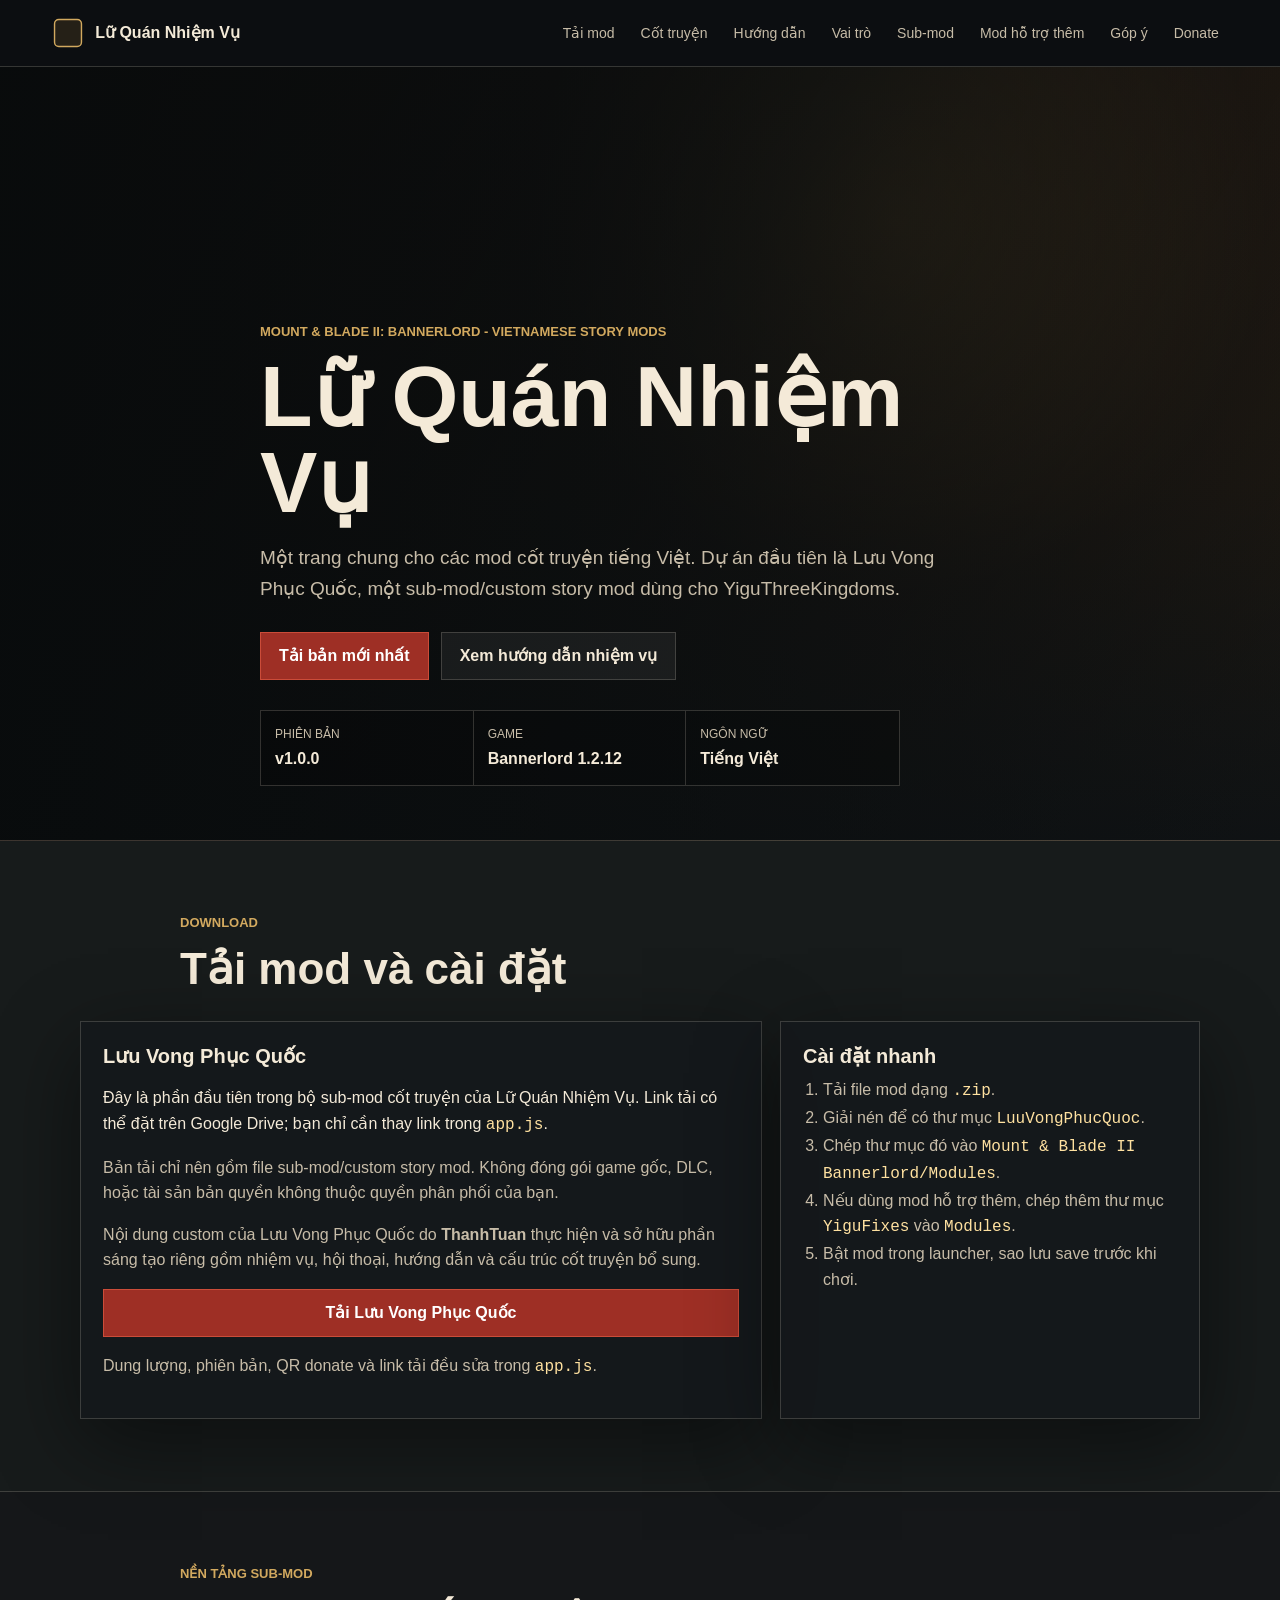
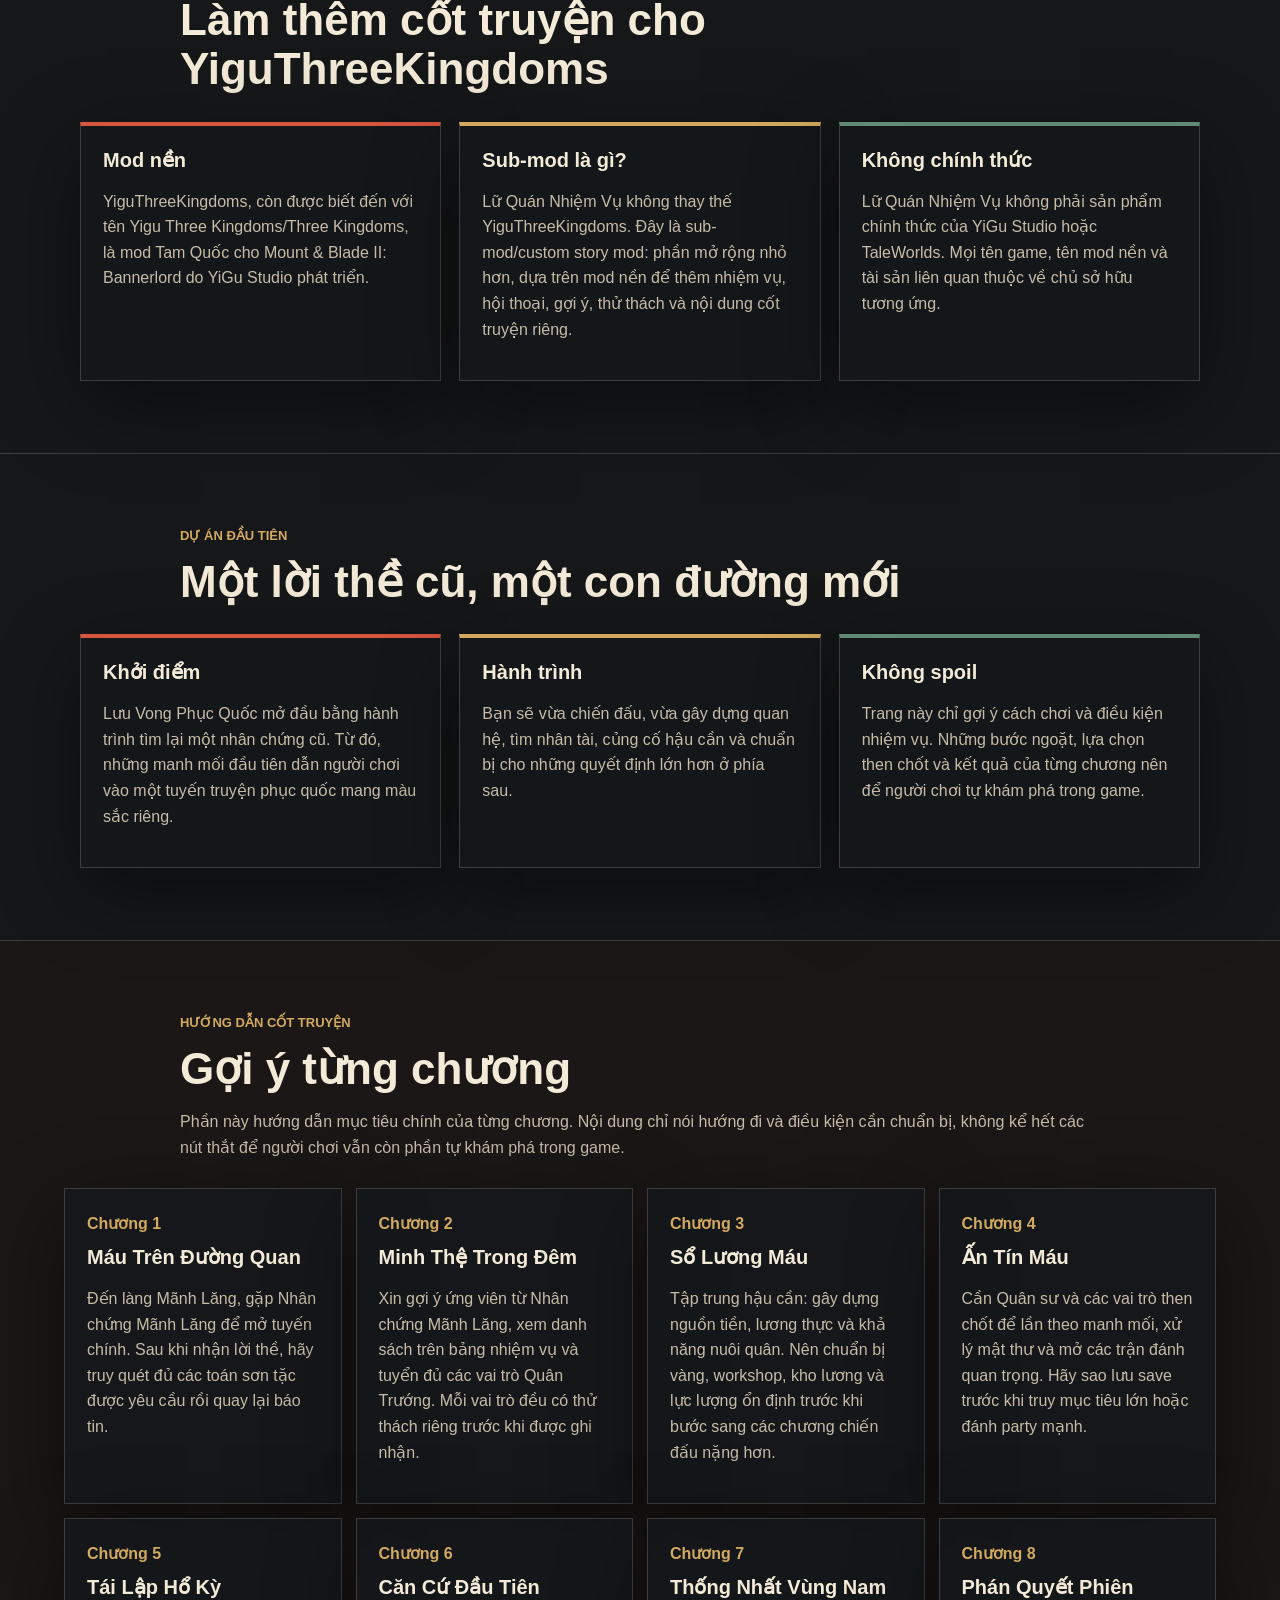
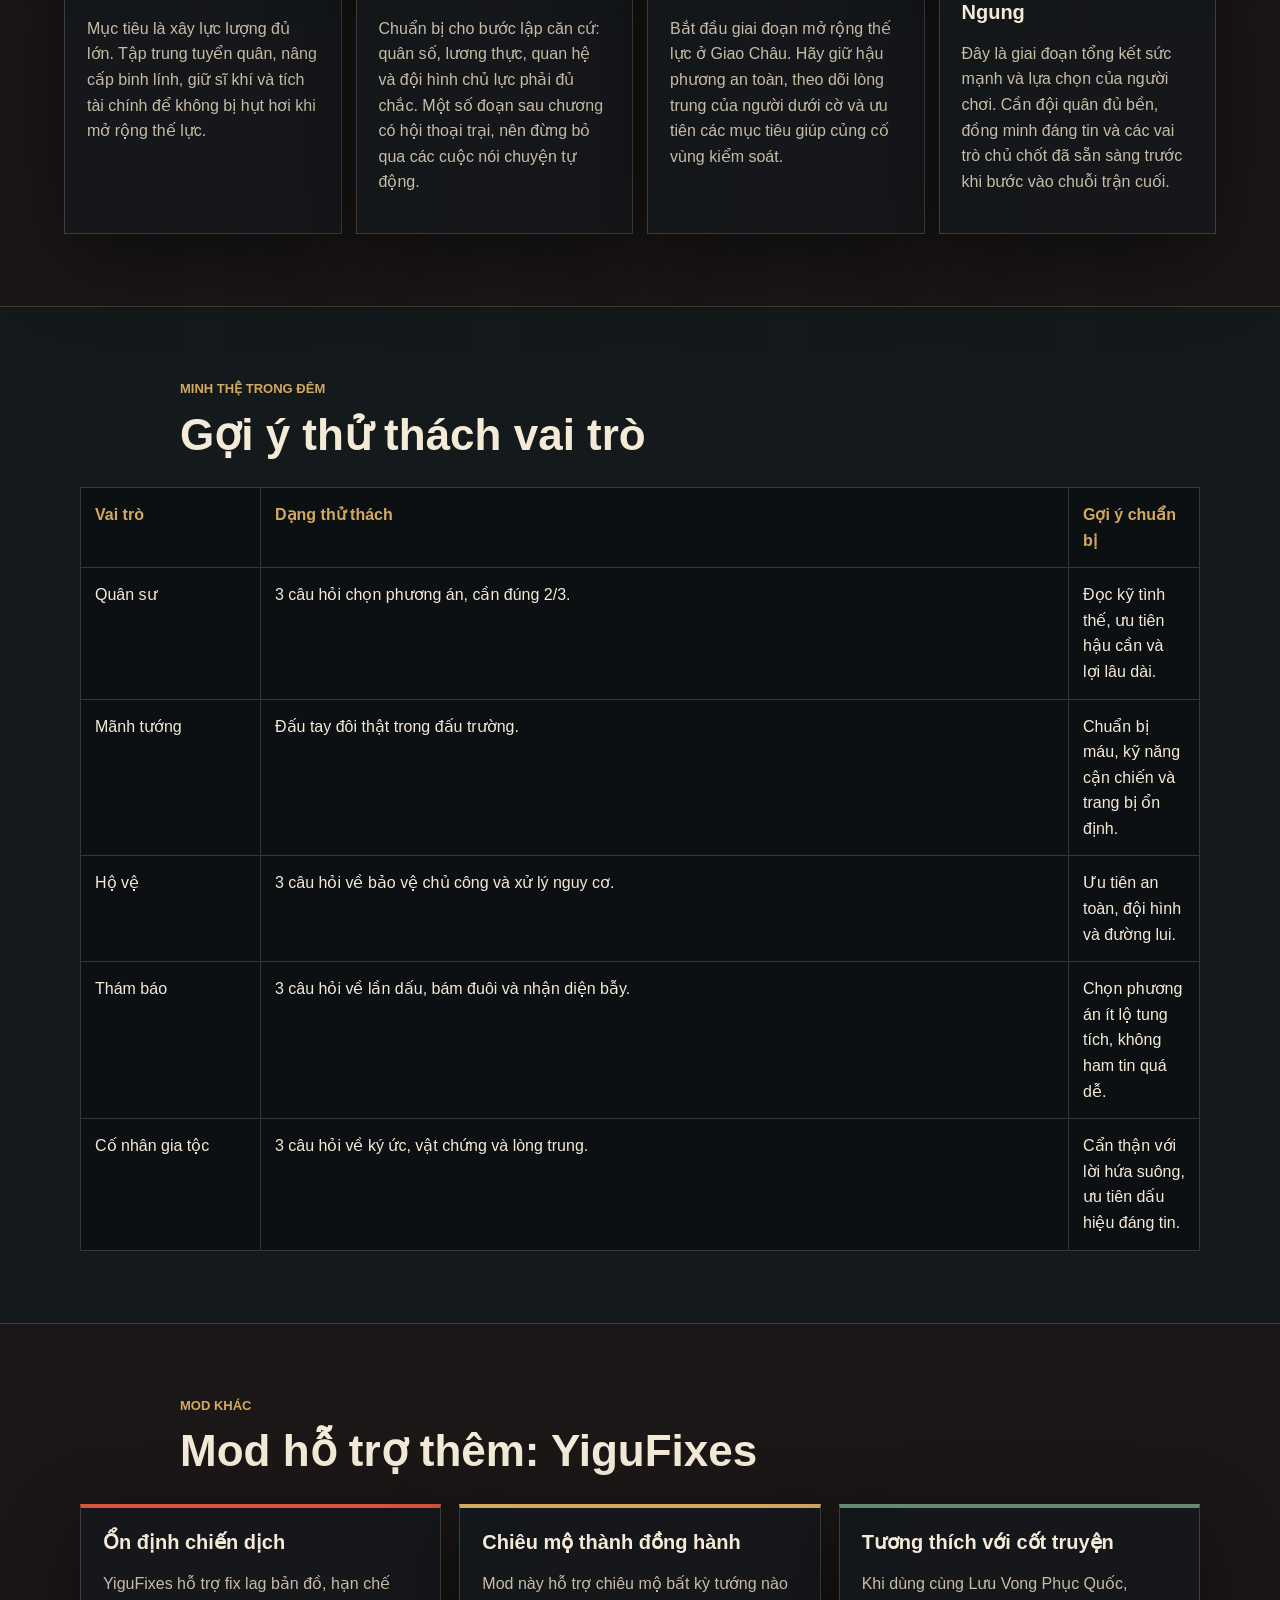
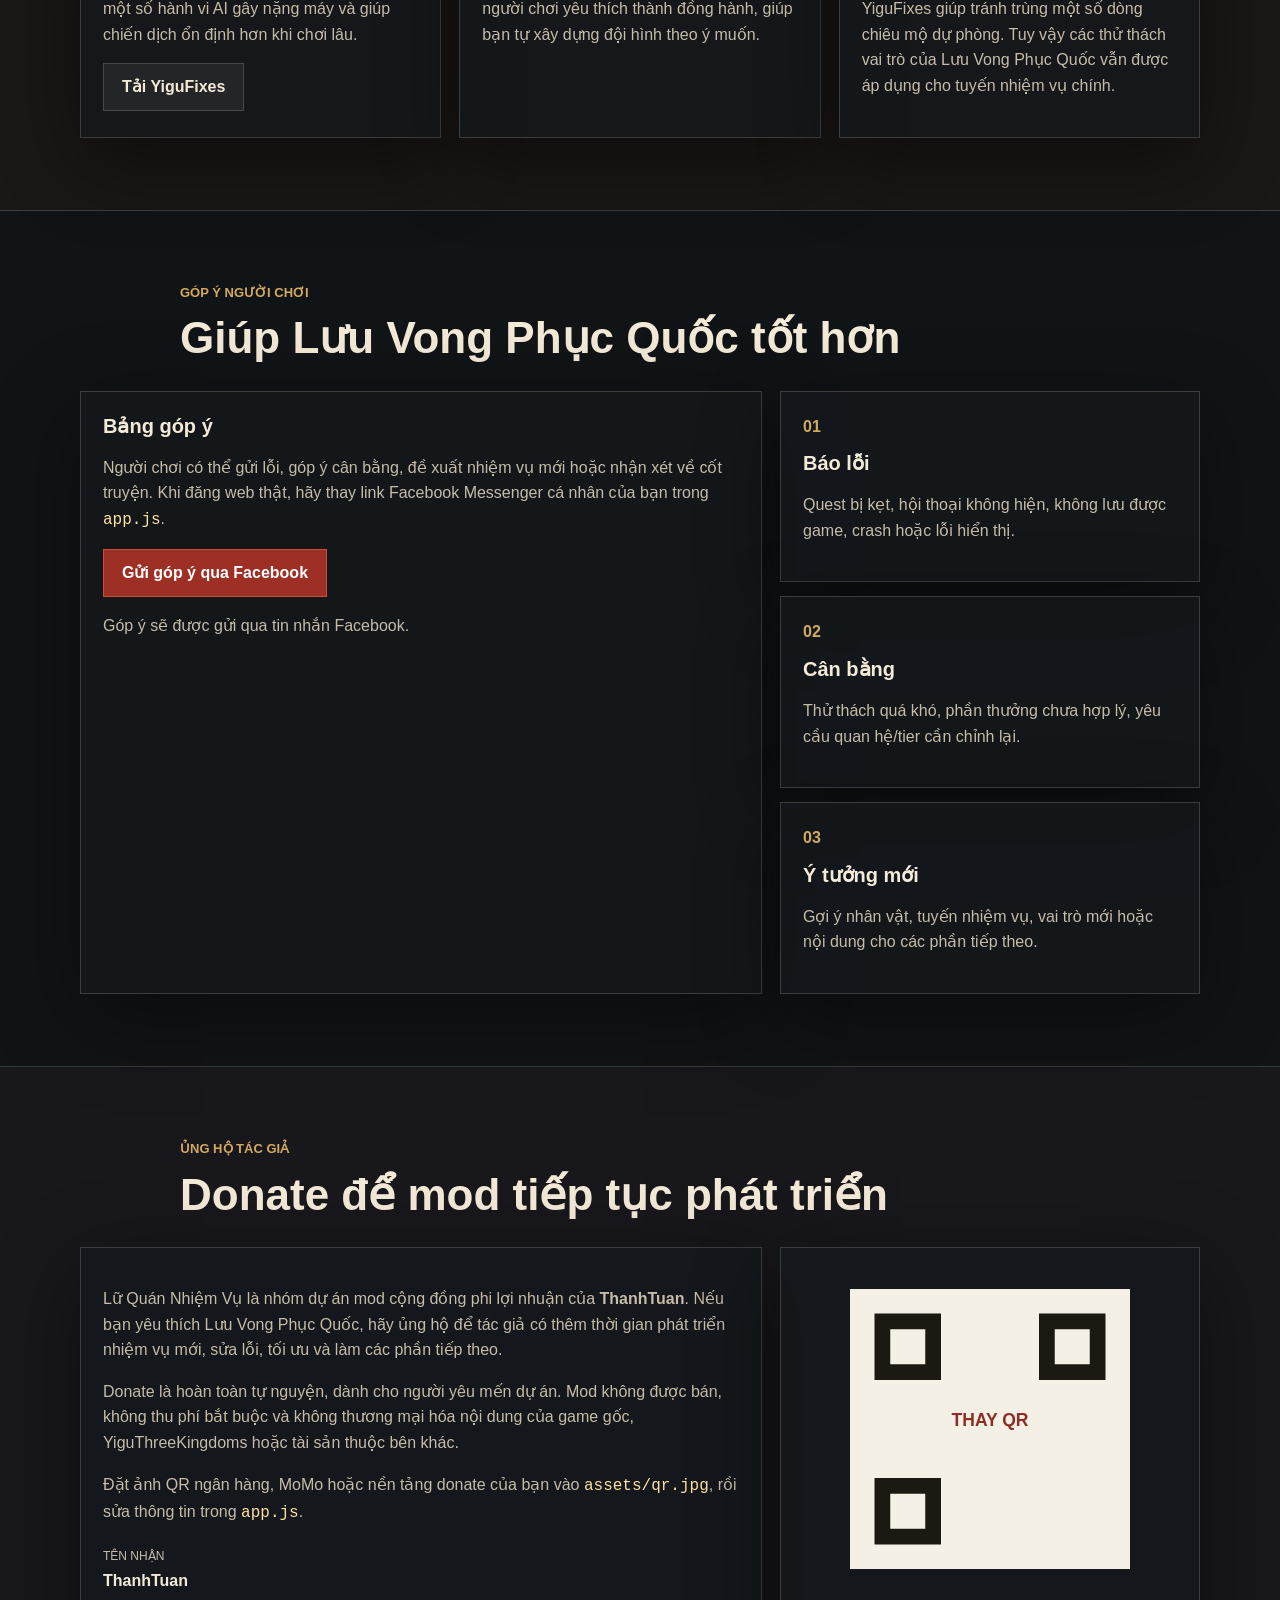
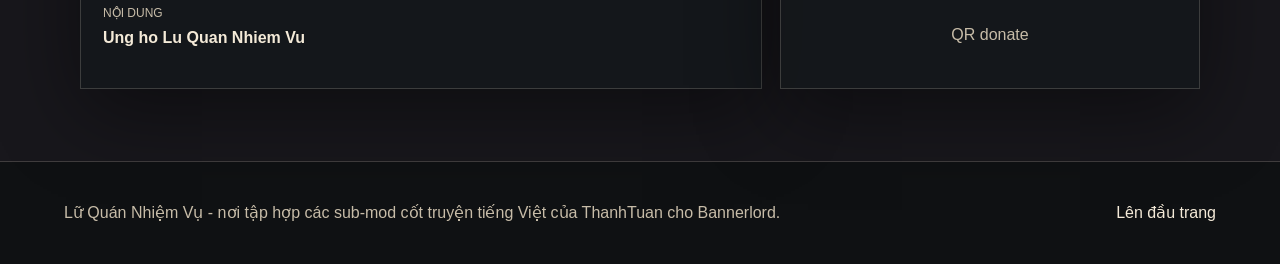
==== index.html @ 632166e2 "Add files via upload" ====
<!doctype html>
<html lang="vi">
<head>
  <meta charset="utf-8">
  <meta name="viewport" content="width=device-width, initial-scale=1">
  <title>Lữ Quán Nhiệm Vụ - Sub-mod cốt truyện Bannerlord</title>
  <meta name="description" content="Trang giới thiệu, hướng dẫn nhiệm vụ và tải các mod cốt truyện tiếng Việt cho Mount & Blade II: Bannerlord.">
  <link rel="stylesheet" href="styles.css?v=20260602">
</head>
<body>
  <header class="site-header">
    <a class="brand" href="#top" aria-label="Lữ Quán Nhiệm Vụ">
      <svg class="brand-mark" viewBox="0 0 48 48" aria-hidden="true">
        <rect x="5" y="5" width="38" height="38" rx="6"></rect>
        <path d="M14 31c6-12 13-18 21-18-3 9-9 16-21 18Z"></path>
        <path d="M16 35h19"></path>
      </svg>
      <span>Lữ Quán Nhiệm Vụ</span>
    </a>
    <nav class="nav">
      <a href="#download">Tải mod</a>
      <a href="#story">Cốt truyện</a>
      <a href="#guide">Hướng dẫn</a>
      <a href="#roles">Vai trò</a>
      <a href="#submod">Sub-mod</a>
      <a href="#support-mods">Mod hỗ trợ thêm</a>
      <a href="#feedback">Góp ý</a>
      <a href="#donate">Donate</a>
    </nav>
  </header>

  <main id="top">
    <section class="hero">
      <div class="hero-copy">
        <p class="eyebrow">Mount & Blade II: Bannerlord - Vietnamese Story Mods</p>
        <h1>Lữ Quán Nhiệm Vụ</h1>
        <p class="lead">
          Một trang chung cho các mod cốt truyện tiếng Việt. Dự án đầu tiên là Lưu Vong Phục Quốc,
          một sub-mod/custom story mod dùng cho YiguThreeKingdoms.
        </p>
        <div class="hero-actions">
          <a class="button primary" data-download-link href="#download">Tải bản mới nhất</a>
          <a class="button secondary" href="#guide">Xem hướng dẫn nhiệm vụ</a>
        </div>
        <dl class="release-strip">
          <div>
            <dt>Phiên bản</dt>
            <dd data-version>Đang cập nhật</dd>
          </div>
          <div>
            <dt>Game</dt>
            <dd>Bannerlord 1.2.12</dd>
          </div>
          <div>
            <dt>Ngôn ngữ</dt>
            <dd>Tiếng Việt</dd>
          </div>
        </dl>
      </div>
    </section>

    <section id="download" class="band download-band">
      <div class="section-heading">
        <p class="eyebrow">Download</p>
        <h2>Tải mod và cài đặt</h2>
      </div>
      <div class="download-layout">
        <div class="download-panel">
          <h3>Lưu Vong Phục Quốc</h3>
          <p>
            Đây là phần đầu tiên trong bộ sub-mod cốt truyện của Lữ Quán Nhiệm Vụ. Link tải có thể đặt trên
            Google Drive; bạn chỉ cần thay link trong <code>app.js</code>.
          </p>
          <p class="muted">
            Bản tải chỉ nên gồm file sub-mod/custom story mod. Không đóng gói game gốc, DLC, hoặc tài sản bản quyền
            không thuộc quyền phân phối của bạn.
          </p>
          <p class="muted">
            Nội dung custom của Lưu Vong Phục Quốc do <strong>ThanhTuan</strong> thực hiện và sở hữu phần sáng tạo
            riêng gồm nhiệm vụ, hội thoại, hướng dẫn và cấu trúc cốt truyện bổ sung.
          </p>
          <a class="button primary wide" data-download-link href="#">Tải Lưu Vong Phục Quốc</a>
          <p class="muted">Dung lượng, phiên bản, QR donate và link tải đều sửa trong <code>app.js</code>.</p>
        </div>
        <div class="steps">
          <h3>Cài đặt nhanh</h3>
          <ol>
            <li>Tải file mod dạng <code>.zip</code>.</li>
            <li>Giải nén để có thư mục <code>LuuVongPhucQuoc</code>.</li>
            <li>Chép thư mục đó vào <code>Mount &amp; Blade II Bannerlord/Modules</code>.</li>
            <li>Nếu dùng mod hỗ trợ thêm, chép thêm thư mục <code>YiguFixes</code> vào <code>Modules</code>.</li>
            <li>Bật mod trong launcher, sao lưu save trước khi chơi.</li>
          </ol>
        </div>
      </div>
    </section>

    <section id="submod" class="band story-band">
      <div class="section-heading">
        <p class="eyebrow">Nền tảng sub-mod</p>
        <h2>Làm thêm cốt truyện cho YiguThreeKingdoms</h2>
      </div>
      <div class="story-grid">
        <article>
          <h3>Mod nền</h3>
          <p>
            YiguThreeKingdoms, còn được biết đến với tên Yigu Three Kingdoms/Three Kingdoms, là mod Tam Quốc
            cho Mount &amp; Blade II: Bannerlord do YiGu Studio phát triển.
          </p>
        </article>
        <article>
          <h3>Sub-mod là gì?</h3>
          <p>
            Lữ Quán Nhiệm Vụ không thay thế YiguThreeKingdoms. Đây là sub-mod/custom story mod: phần mở rộng nhỏ hơn,
            dựa trên mod nền để thêm nhiệm vụ, hội thoại, gợi ý, thử thách và nội dung cốt truyện riêng.
          </p>
        </article>
        <article>
          <h3>Không chính thức</h3>
          <p>
            Lữ Quán Nhiệm Vụ không phải sản phẩm chính thức của YiGu Studio hoặc TaleWorlds. Mọi tên game, tên mod nền
            và tài sản liên quan thuộc về chủ sở hữu tương ứng.
          </p>
        </article>
      </div>
    </section>

    <section id="story" class="band story-band">
      <div class="section-heading">
        <p class="eyebrow">Dự án đầu tiên</p>
        <h2>Một lời thề cũ, một con đường mới</h2>
      </div>
      <div class="story-grid">
        <article>
          <h3>Khởi điểm</h3>
          <p>
            Lưu Vong Phục Quốc mở đầu bằng hành trình tìm lại một nhân chứng cũ. Từ đó, những manh mối đầu tiên
            dẫn người chơi vào một tuyến truyện phục quốc mang màu sắc riêng.
          </p>
        </article>
        <article>
          <h3>Hành trình</h3>
          <p>
            Bạn sẽ vừa chiến đấu, vừa gây dựng quan hệ, tìm nhân tài, củng cố hậu cần và chuẩn bị cho những
            quyết định lớn hơn ở phía sau.
          </p>
        </article>
        <article>
          <h3>Không spoil</h3>
          <p>
            Trang này chỉ gợi ý cách chơi và điều kiện nhiệm vụ. Những bước ngoặt, lựa chọn then chốt và kết quả
            của từng chương nên để người chơi tự khám phá trong game.
          </p>
        </article>
      </div>
    </section>

    <section id="guide" class="band guide-band">
      <div class="section-heading">
        <p class="eyebrow">Hướng dẫn cốt truyện</p>
        <h2>Gợi ý từng chương</h2>
        <p class="muted">
          Phần này hướng dẫn mục tiêu chính của từng chương. Nội dung chỉ nói hướng đi và điều kiện cần chuẩn bị,
          không kể hết các nút thắt để người chơi vẫn còn phần tự khám phá trong game.
        </p>
      </div>
      <div class="chapter-list">
        <article>
          <span>Chương 1</span>
          <h3>Máu Trên Đường Quan</h3>
          <p>
            Đến làng Mãnh Lăng, gặp Nhân chứng Mãnh Lăng để mở tuyến chính. Sau khi nhận lời thề,
            hãy truy quét đủ các toán sơn tặc được yêu cầu rồi quay lại báo tin.
          </p>
        </article>
        <article>
          <span>Chương 2</span>
          <h3>Minh Thệ Trong Đêm</h3>
          <p>
            Xin gợi ý ứng viên từ Nhân chứng Mãnh Lăng, xem danh sách trên bảng nhiệm vụ và tuyển đủ các vai trò
            Quân Trướng. Mỗi vai trò đều có thử thách riêng trước khi được ghi nhận.
          </p>
        </article>
        <article>
          <span>Chương 3</span>
          <h3>Sổ Lương Máu</h3>
          <p>
            Tập trung hậu cần: gây dựng nguồn tiền, lương thực và khả năng nuôi quân. Nên chuẩn bị vàng, workshop,
            kho lương và lực lượng ổn định trước khi bước sang các chương chiến đấu nặng hơn.
          </p>
        </article>
        <article>
          <span>Chương 4</span>
          <h3>Ấn Tín Máu</h3>
          <p>
            Cần Quân sư và các vai trò then chốt để lần theo manh mối, xử lý mật thư và mở các trận đánh quan trọng.
            Hãy sao lưu save trước khi truy mục tiêu lớn hoặc đánh party mạnh.
          </p>
        </article>
        <article>
          <span>Chương 5</span>
          <h3>Tái Lập Hổ Kỳ</h3>
          <p>
            Mục tiêu là xây lực lượng đủ lớn. Tập trung tuyển quân, nâng cấp binh lính, giữ sĩ khí và tích tài chính
            để không bị hụt hơi khi mở rộng thế lực.
          </p>
        </article>
        <article>
          <span>Chương 6</span>
          <h3>Căn Cứ Đầu Tiên</h3>
          <p>
            Chuẩn bị cho bước lập căn cứ: quân số, lương thực, quan hệ và đội hình chủ lực phải đủ chắc.
            Một số đoạn sau chương có hội thoại trại, nên đừng bỏ qua các cuộc nói chuyện tự động.
          </p>
        </article>
        <article>
          <span>Chương 7</span>
          <h3>Thống Nhất Vùng Nam</h3>
          <p>
            Bắt đầu giai đoạn mở rộng thế lực ở Giao Châu. Hãy giữ hậu phương an toàn, theo dõi lòng trung của người dưới cờ
            và ưu tiên các mục tiêu giúp củng cố vùng kiểm soát.
          </p>
        </article>
        <article>
          <span>Chương 8</span>
          <h3>Phán Quyết Phiên Ngung</h3>
          <p>
            Đây là giai đoạn tổng kết sức mạnh và lựa chọn của người chơi. Cần đội quân đủ bền, đồng minh đáng tin
            và các vai trò chủ chốt đã sẵn sàng trước khi bước vào chuỗi trận cuối.
          </p>
        </article>
      </div>
    </section>

    <section id="roles" class="band roles-band">
      <div class="section-heading">
        <p class="eyebrow">Minh Thệ Trong Đêm</p>
        <h2>Gợi ý thử thách vai trò</h2>
      </div>
      <div class="role-table" role="table" aria-label="Thử thách vai trò">
        <div role="row">
          <strong role="columnheader">Vai trò</strong>
          <strong role="columnheader">Dạng thử thách</strong>
          <strong role="columnheader">Gợi ý chuẩn bị</strong>
        </div>
        <div role="row">
          <span>Quân sư</span>
          <span>3 câu hỏi chọn phương án, cần đúng 2/3.</span>
          <span>Đọc kỹ tình thế, ưu tiên hậu cần và lợi lâu dài.</span>
        </div>
        <div role="row">
          <span>Mãnh tướng</span>
          <span>Đấu tay đôi thật trong đấu trường.</span>
          <span>Chuẩn bị máu, kỹ năng cận chiến và trang bị ổn định.</span>
        </div>
        <div role="row">
          <span>Hộ vệ</span>
          <span>3 câu hỏi về bảo vệ chủ công và xử lý nguy cơ.</span>
          <span>Ưu tiên an toàn, đội hình và đường lui.</span>
        </div>
        <div role="row">
          <span>Thám báo</span>
          <span>3 câu hỏi về lần dấu, bám đuôi và nhận diện bẫy.</span>
          <span>Chọn phương án ít lộ tung tích, không ham tin quá dễ.</span>
        </div>
        <div role="row">
          <span>Cố nhân gia tộc</span>
          <span>3 câu hỏi về ký ức, vật chứng và lòng trung.</span>
          <span>Cẩn thận với lời hứa suông, ưu tiên dấu hiệu đáng tin.</span>
        </div>
      </div>
    </section>

    <section id="support-mods" class="band guide-band">
      <div class="section-heading">
        <p class="eyebrow">Mod khác</p>
        <h2>Mod hỗ trợ thêm: YiguFixes</h2>
      </div>
      <div class="story-grid">
        <article>
          <h3>Ổn định chiến dịch</h3>
          <p>YiguFixes hỗ trợ fix lag bản đồ, hạn chế một số hành vi AI gây nặng máy và giúp chiến dịch ổn định hơn khi chơi lâu.</p>
          <a class="button secondary" data-yigufixes-download-link href="#">Tải YiguFixes</a>
        </article>
        <article>
          <h3>Chiêu mộ thành đồng hành</h3>
          <p>
            Mod này hỗ trợ chiêu mộ bất kỳ tướng nào người chơi yêu thích thành đồng hành, giúp bạn tự xây dựng
            đội hình theo ý muốn.
          </p>
        </article>
        <article>
          <h3>Tương thích với cốt truyện</h3>
          <p>
            Khi dùng cùng Lưu Vong Phục Quốc, YiguFixes giúp tránh trùng một số dòng chiêu mộ dự phòng.
            Tuy vậy các thử thách vai trò của Lưu Vong Phục Quốc vẫn được áp dụng cho tuyến nhiệm vụ chính.
          </p>
        </article>
      </div>
    </section>

    <section id="feedback" class="band feedback-band">
      <div class="section-heading">
        <p class="eyebrow">Góp ý người chơi</p>
        <h2>Giúp Lưu Vong Phục Quốc tốt hơn</h2>
      </div>
      <div class="feedback-layout">
        <div class="feedback-panel">
          <h3>Bảng góp ý</h3>
          <p>
            Người chơi có thể gửi lỗi, góp ý cân bằng, đề xuất nhiệm vụ mới hoặc nhận xét về cốt truyện.
            Khi đăng web thật, hãy thay link Facebook Messenger cá nhân của bạn trong <code>app.js</code>.
          </p>
          <a class="button primary" data-feedback-link href="#">Gửi góp ý qua Facebook</a>
          <p class="muted" data-feedback-note>Chưa cấu hình link Facebook Messenger.</p>
        </div>
        <div class="feedback-cards">
          <article>
            <span>01</span>
            <h3>Báo lỗi</h3>
            <p>Quest bị kẹt, hội thoại không hiện, không lưu được game, crash hoặc lỗi hiển thị.</p>
          </article>
          <article>
            <span>02</span>
            <h3>Cân bằng</h3>
            <p>Thử thách quá khó, phần thưởng chưa hợp lý, yêu cầu quan hệ/tier cần chỉnh lại.</p>
          </article>
          <article>
            <span>03</span>
            <h3>Ý tưởng mới</h3>
            <p>Gợi ý nhân vật, tuyến nhiệm vụ, vai trò mới hoặc nội dung cho các phần tiếp theo.</p>
          </article>
        </div>
      </div>
    </section>

    <section id="donate" class="band donate-band">
      <div class="section-heading">
        <p class="eyebrow">Ủng hộ tác giả</p>
        <h2>Donate để mod tiếp tục phát triển</h2>
      </div>
      <div class="donate-layout">
        <div>
          <p>
            Lữ Quán Nhiệm Vụ là nhóm dự án mod cộng đồng phi lợi nhuận của <strong>ThanhTuan</strong>. Nếu bạn yêu thích Lưu Vong Phục Quốc,
            hãy ủng hộ để tác giả có thêm thời gian phát triển nhiệm vụ mới, sửa lỗi, tối ưu và làm các phần tiếp theo.
          </p>
          <p>
            Donate là hoàn toàn tự nguyện, dành cho người yêu mến dự án. Mod không được bán, không thu phí bắt buộc
            và không thương mại hóa nội dung của game gốc, YiguThreeKingdoms hoặc tài sản thuộc bên khác.
          </p>
          <p>
            Đặt ảnh QR ngân hàng, MoMo hoặc nền tảng donate của bạn vào <code>assets/qr.jpg</code>,
            rồi sửa thông tin trong <code>app.js</code>.
          </p>
          <dl class="donate-info">
            <div>
              <dt>Tên nhận</dt>
              <dd data-donate-name>Đang cập nhật</dd>
            </div>
            <div>
              <dt>Nội dung</dt>
              <dd data-donate-note>Ung ho LuuVongPhucQuoc</dd>
            </div>
          </dl>
        </div>
        <figure class="qr-frame">
          <img data-donate-qr src="https://raw.githubusercontent.com/K-Owen07/LuQuanNhiemVu/main/assets/qr.jpg" alt="QR donate Lữ Quán Nhiệm Vụ">
          <figcaption>QR donate</figcaption>
        </figure>
      </div>
    </section>
  </main>

  <footer class="site-footer">
    <p>Lữ Quán Nhiệm Vụ - nơi tập hợp các sub-mod cốt truyện tiếng Việt của ThanhTuan cho Bannerlord.</p>
    <a href="#top">Lên đầu trang</a>
  </footer>

  <script src="app.js?v=20260602"></script>
</body>
</html>
---- styles.css ----
:root {
  color-scheme: dark;
  --ink: #f4ead8;
  --muted: #c7bca8;
  --line: rgba(244, 234, 216, 0.18);
  --panel: rgba(20, 24, 28, 0.82);
  --panel-strong: rgba(12, 16, 18, 0.92);
  --red: #9e2f25;
  --red-bright: #d7543f;
  --gold: #d2a95f;
  --green: #638b72;
  --blue: #405c75;
  --shadow: 0 24px 80px rgba(0, 0, 0, 0.45);
}

* {
  box-sizing: border-box;
}

html {
  scroll-behavior: smooth;
}

body {
  margin: 0;
  background: #111416;
  color: var(--ink);
  font-family: Arial, Helvetica, sans-serif;
  line-height: 1.6;
}

a {
  color: inherit;
}

code {
  color: #ffe1a0;
  font-family: Consolas, "Courier New", monospace;
}

.site-header {
  position: sticky;
  top: 0;
  z-index: 10;
  display: flex;
  align-items: center;
  justify-content: space-between;
  gap: 20px;
  padding: 14px clamp(18px, 4vw, 54px);
  border-bottom: 1px solid var(--line);
  background: rgba(12, 15, 17, 0.86);
  backdrop-filter: blur(14px);
}

.brand {
  display: inline-flex;
  align-items: center;
  gap: 10px;
  text-decoration: none;
  font-weight: 700;
}

.brand-mark {
  width: 34px;
  height: 34px;
  flex: 0 0 auto;
}

.brand-mark rect {
  fill: rgba(218, 168, 73, 0.12);
  stroke: var(--gold);
  stroke-width: 2;
}

.brand-mark path {
  fill: none;
  stroke: var(--paper);
  stroke-linecap: round;
  stroke-linejoin: round;
  stroke-width: 3;
}

.brand span {
  white-space: nowrap;
}

.nav {
  display: flex;
  flex-wrap: wrap;
  gap: 6px;
  justify-content: flex-end;
}

.nav a {
  padding: 8px 10px;
  color: var(--muted);
  text-decoration: none;
  font-size: 14px;
}

.nav a:hover {
  color: var(--ink);
}

.hero {
  position: relative;
  min-height: 86vh;
  display: grid;
  align-items: end;
  overflow: hidden;
  isolation: isolate;
  border-bottom: 1px solid var(--line);
  background:
    linear-gradient(120deg, rgba(20, 11, 8, 0.92), rgba(12, 18, 18, 0.64), rgba(72, 48, 20, 0.36)),
    url("https://raw.githubusercontent.com/K-Owen07/LuQuanNhiemVu/main/assets/hero.png") center / cover no-repeat,
    radial-gradient(circle at 70% 20%, rgba(218, 168, 73, 0.28), transparent 34%),
    linear-gradient(135deg, #161a18 0%, #271711 48%, #0b0f10 100%);
}

.hero::after {
  content: "";
  position: absolute;
  inset: 0;
  z-index: -1;
  background:
    linear-gradient(90deg, rgba(8, 11, 12, 0.94) 0%, rgba(8, 11, 12, 0.68) 42%, rgba(8, 11, 12, 0.2) 100%),
    linear-gradient(0deg, rgba(17, 20, 22, 1) 0%, rgba(17, 20, 22, 0.2) 45%, rgba(17, 20, 22, 0.0) 100%);
}

.hero-copy {
  width: min(760px, calc(100% - 32px));
  margin: 0 auto;
  padding: 96px 0 54px;
}

.eyebrow {
  margin: 0 0 10px;
  color: var(--gold);
  font-size: 13px;
  font-weight: 700;
  text-transform: uppercase;
}

h1,
h2,
h3,
p {
  overflow-wrap: anywhere;
}

h1 {
  margin: 0;
  font-size: clamp(42px, 7vw, 86px);
  line-height: 1;
}

h2 {
  margin: 0;
  font-size: clamp(28px, 4vw, 44px);
  line-height: 1.12;
}

h3 {
  margin: 0 0 8px;
  font-size: 20px;
  line-height: 1.25;
}

.lead {
  max-width: 680px;
  margin: 18px 0 0;
  color: var(--muted);
  font-size: 19px;
}

.hero-actions {
  display: flex;
  flex-wrap: wrap;
  gap: 12px;
  margin-top: 28px;
}

.button {
  display: inline-flex;
  align-items: center;
  justify-content: center;
  min-height: 44px;
  padding: 10px 18px;
  border: 1px solid var(--line);
  text-decoration: none;
  font-weight: 700;
}

.button.primary {
  border-color: rgba(215, 84, 63, 0.8);
  background: var(--red);
  color: white;
}

.button.secondary {
  background: rgba(255, 255, 255, 0.06);
}

.button.wide {
  width: 100%;
}

.release-strip {
  display: grid;
  grid-template-columns: repeat(3, minmax(0, 1fr));
  max-width: 640px;
  margin: 30px 0 0;
  border: 1px solid var(--line);
  background: rgba(0, 0, 0, 0.22);
}

.release-strip div {
  padding: 14px;
  border-right: 1px solid var(--line);
}

.release-strip div:last-child {
  border-right: 0;
}

dt {
  color: var(--muted);
  font-size: 12px;
  text-transform: uppercase;
}

dd {
  margin: 2px 0 0;
  font-weight: 700;
}

.band {
  padding: 72px clamp(18px, 5vw, 72px);
  border-bottom: 1px solid var(--line);
}

.download-band {
  background: #171b1b;
}

.story-band {
  background: #151719;
}

.guide-band {
  background: #1a1716;
}

.roles-band {
  background: #14191b;
}

.donate-band {
  background: #18171c;
}

.section-heading {
  max-width: 920px;
  margin: 0 auto 28px;
}

.download-layout,
.donate-layout,
.feedback-layout {
  display: grid;
  grid-template-columns: minmax(0, 1fr) minmax(280px, 420px);
  gap: 18px;
  max-width: 1120px;
  margin: 0 auto;
}

.download-panel,
.steps,
.feedback-panel,
.feedback-cards article,
.story-grid article,
.chapter-list article,
.donate-layout > div,
.qr-frame {
  border: 1px solid var(--line);
  background: var(--panel);
  box-shadow: var(--shadow);
}

.download-panel,
.steps,
.feedback-panel,
.feedback-cards article,
.story-grid article,
.chapter-list article,
.donate-layout > div {
  padding: 22px;
}

.muted,
.steps li,
.feedback-panel p,
.feedback-cards p,
.story-grid p,
.chapter-list p,
.donate-layout p {
  color: var(--muted);
}

.steps ol {
  margin: 0;
  padding-left: 20px;
}

.story-grid {
  display: grid;
  grid-template-columns: repeat(3, minmax(0, 1fr));
  gap: 18px;
  max-width: 1120px;
  margin: 0 auto;
}

.feedback-cards {
  display: grid;
  gap: 14px;
}

.feedback-cards span {
  display: inline-block;
  margin-bottom: 12px;
  color: var(--gold);
  font-weight: 800;
}

.story-grid article:nth-child(1) {
  border-top: 4px solid var(--red-bright);
}

.story-grid article:nth-child(2) {
  border-top: 4px solid var(--gold);
}

.story-grid article:nth-child(3) {
  border-top: 4px solid var(--green);
}

.chapter-list {
  display: grid;
  grid-template-columns: repeat(4, minmax(0, 1fr));
  gap: 14px;
  max-width: 1180px;
  margin: 0 auto;
}

.chapter-list span {
  display: inline-block;
  margin-bottom: 8px;
  color: var(--gold);
  font-weight: 700;
}

.role-table {
  display: grid;
  max-width: 1120px;
  margin: 0 auto;
  border: 1px solid var(--line);
  background: var(--panel-strong);
}

.role-table > div {
  display: grid;
  grid-template-columns: 180px 1fr 130px;
  border-bottom: 1px solid var(--line);
}

.role-table > div:last-child {
  border-bottom: 0;
}

.role-table span,
.role-table strong {
  padding: 14px;
  border-right: 1px solid var(--line);
}

.role-table span:last-child,
.role-table strong:last-child {
  border-right: 0;
}

.role-table strong {
  color: var(--gold);
}

.donate-info {
  display: grid;
  gap: 10px;
  margin-top: 20px;
}

.qr-frame {
  display: grid;
  place-items: center;
  margin: 0;
  padding: 20px;
  text-align: center;
}

.qr-frame img {
  width: min(280px, 80vw);
  aspect-ratio: 1;
  object-fit: contain;
  background: white;
}

.qr-frame figcaption {
  margin-top: 12px;
  color: var(--muted);
}

.site-footer {
  display: flex;
  align-items: center;
  justify-content: space-between;
  gap: 16px;
  padding: 22px clamp(18px, 5vw, 72px);
  background: #0f1113;
  color: var(--muted);
}

.site-footer a {
  color: var(--ink);
  text-decoration: none;
}

@media (max-width: 900px) {
  .site-header,
  .site-footer {
    align-items: flex-start;
    flex-direction: column;
  }

  .download-layout,
  .donate-layout,
  .feedback-layout,
  .story-grid {
    grid-template-columns: 1fr;
  }

  .chapter-list {
    grid-template-columns: repeat(2, minmax(0, 1fr));
  }

  .role-table > div {
    grid-template-columns: 1fr;
  }

  .role-table span,
  .role-table strong {
    border-right: 0;
  }
}

@media (max-width: 560px) {
  .nav {
    justify-content: flex-start;
  }

  .release-strip,
  .chapter-list {
    grid-template-columns: 1fr;
  }

  .hero {
    min-height: 92vh;
  }
}
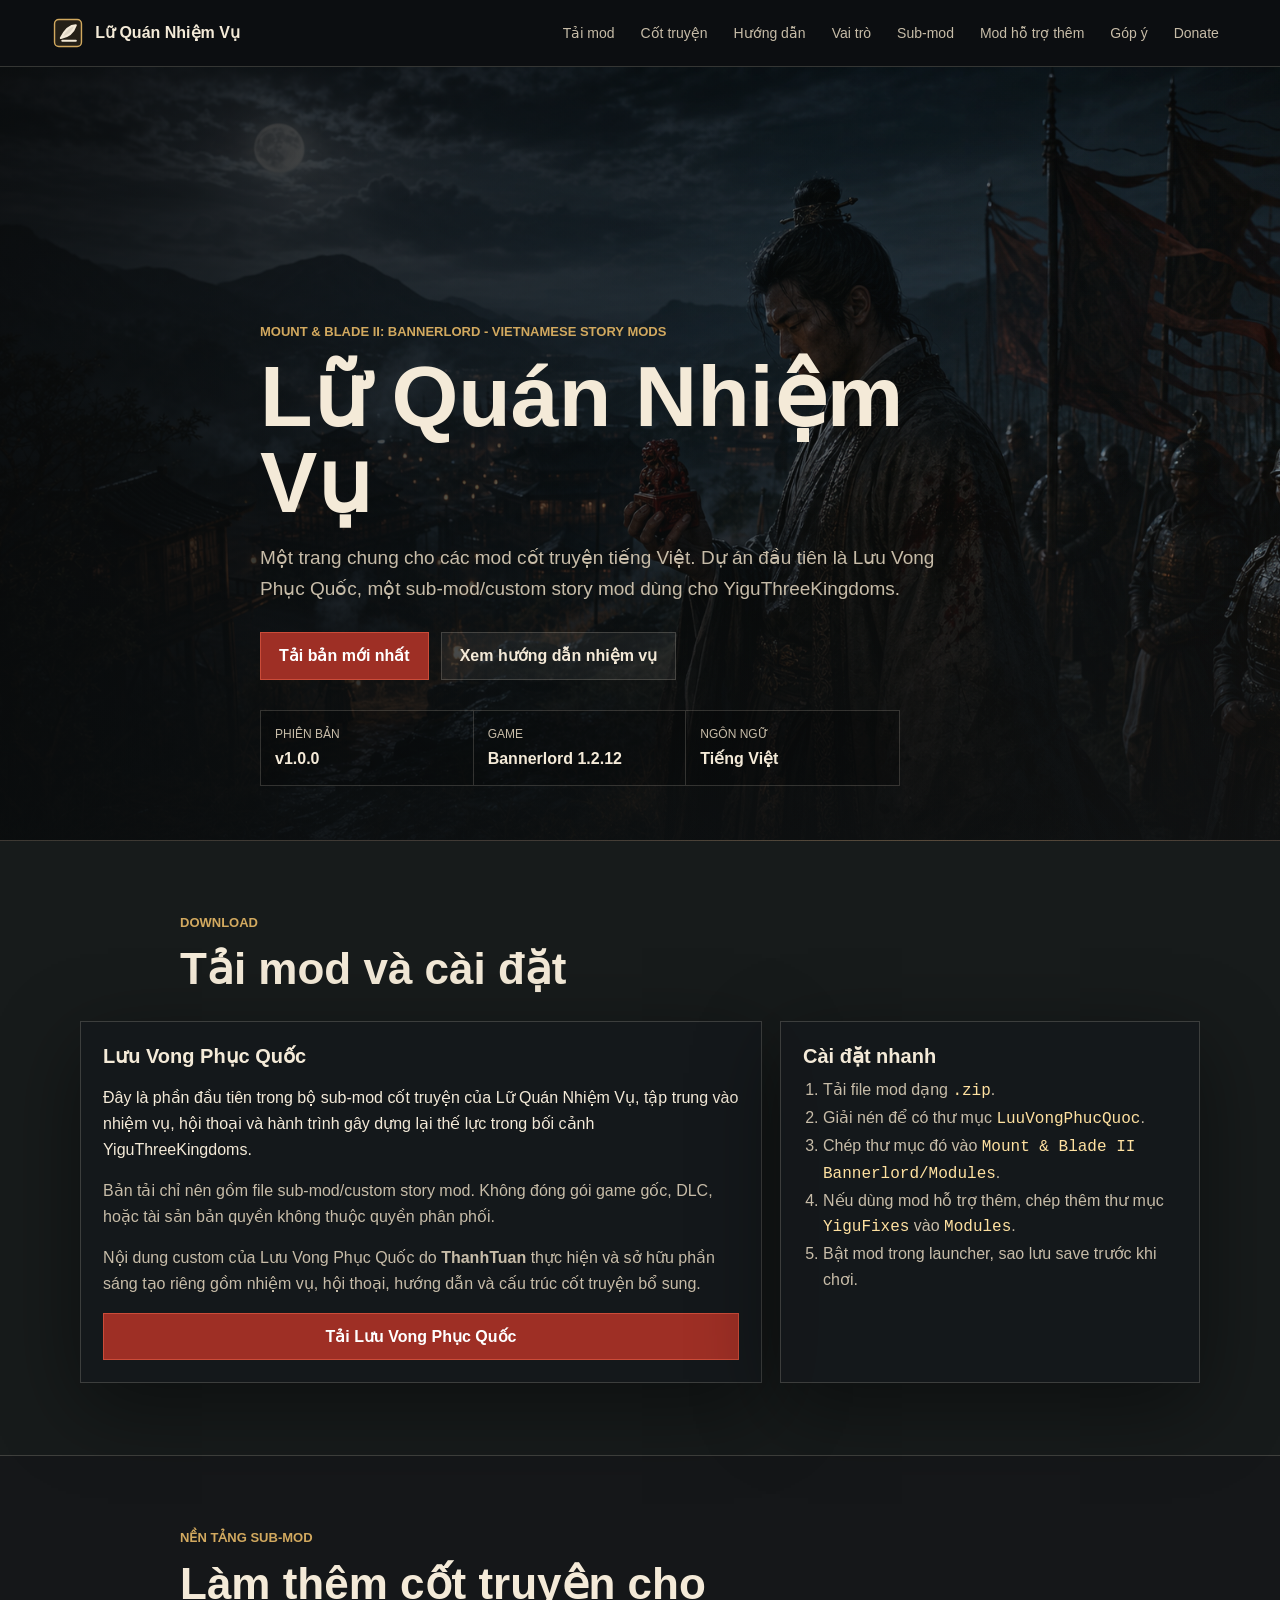
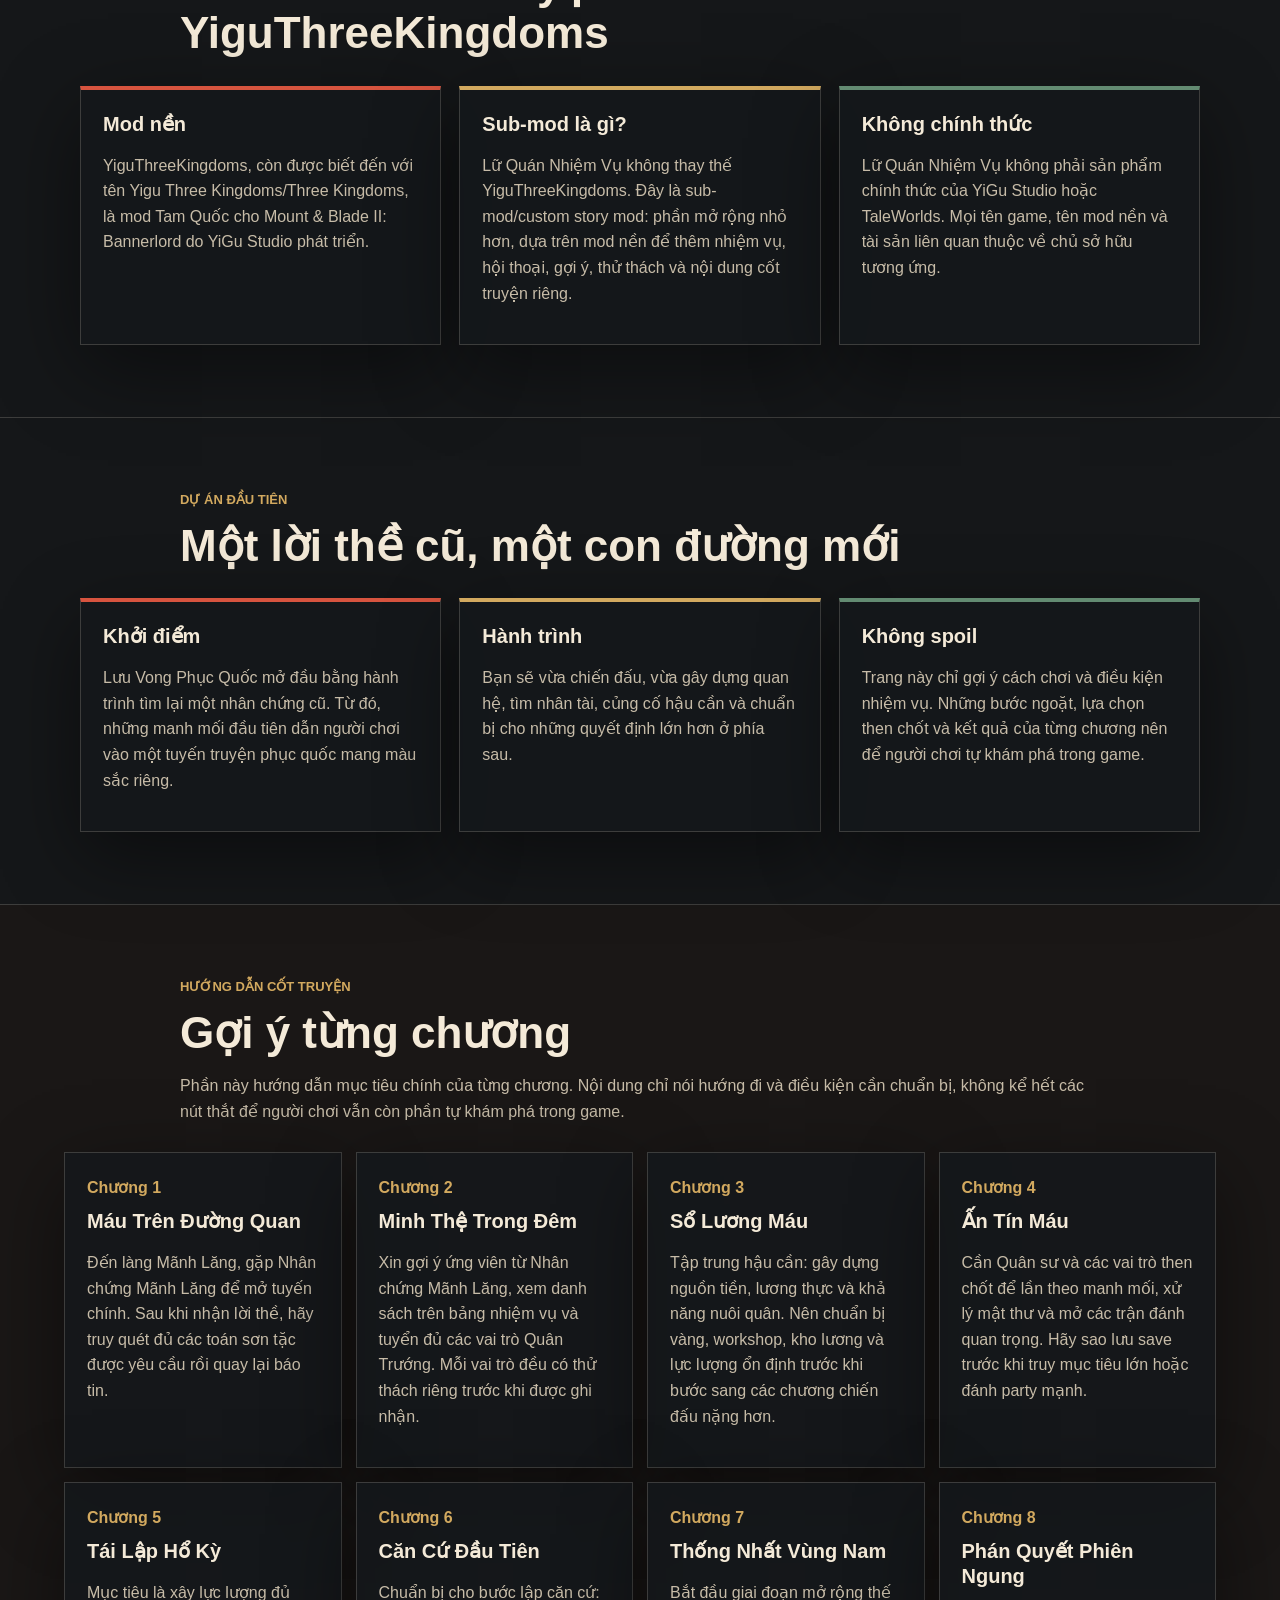
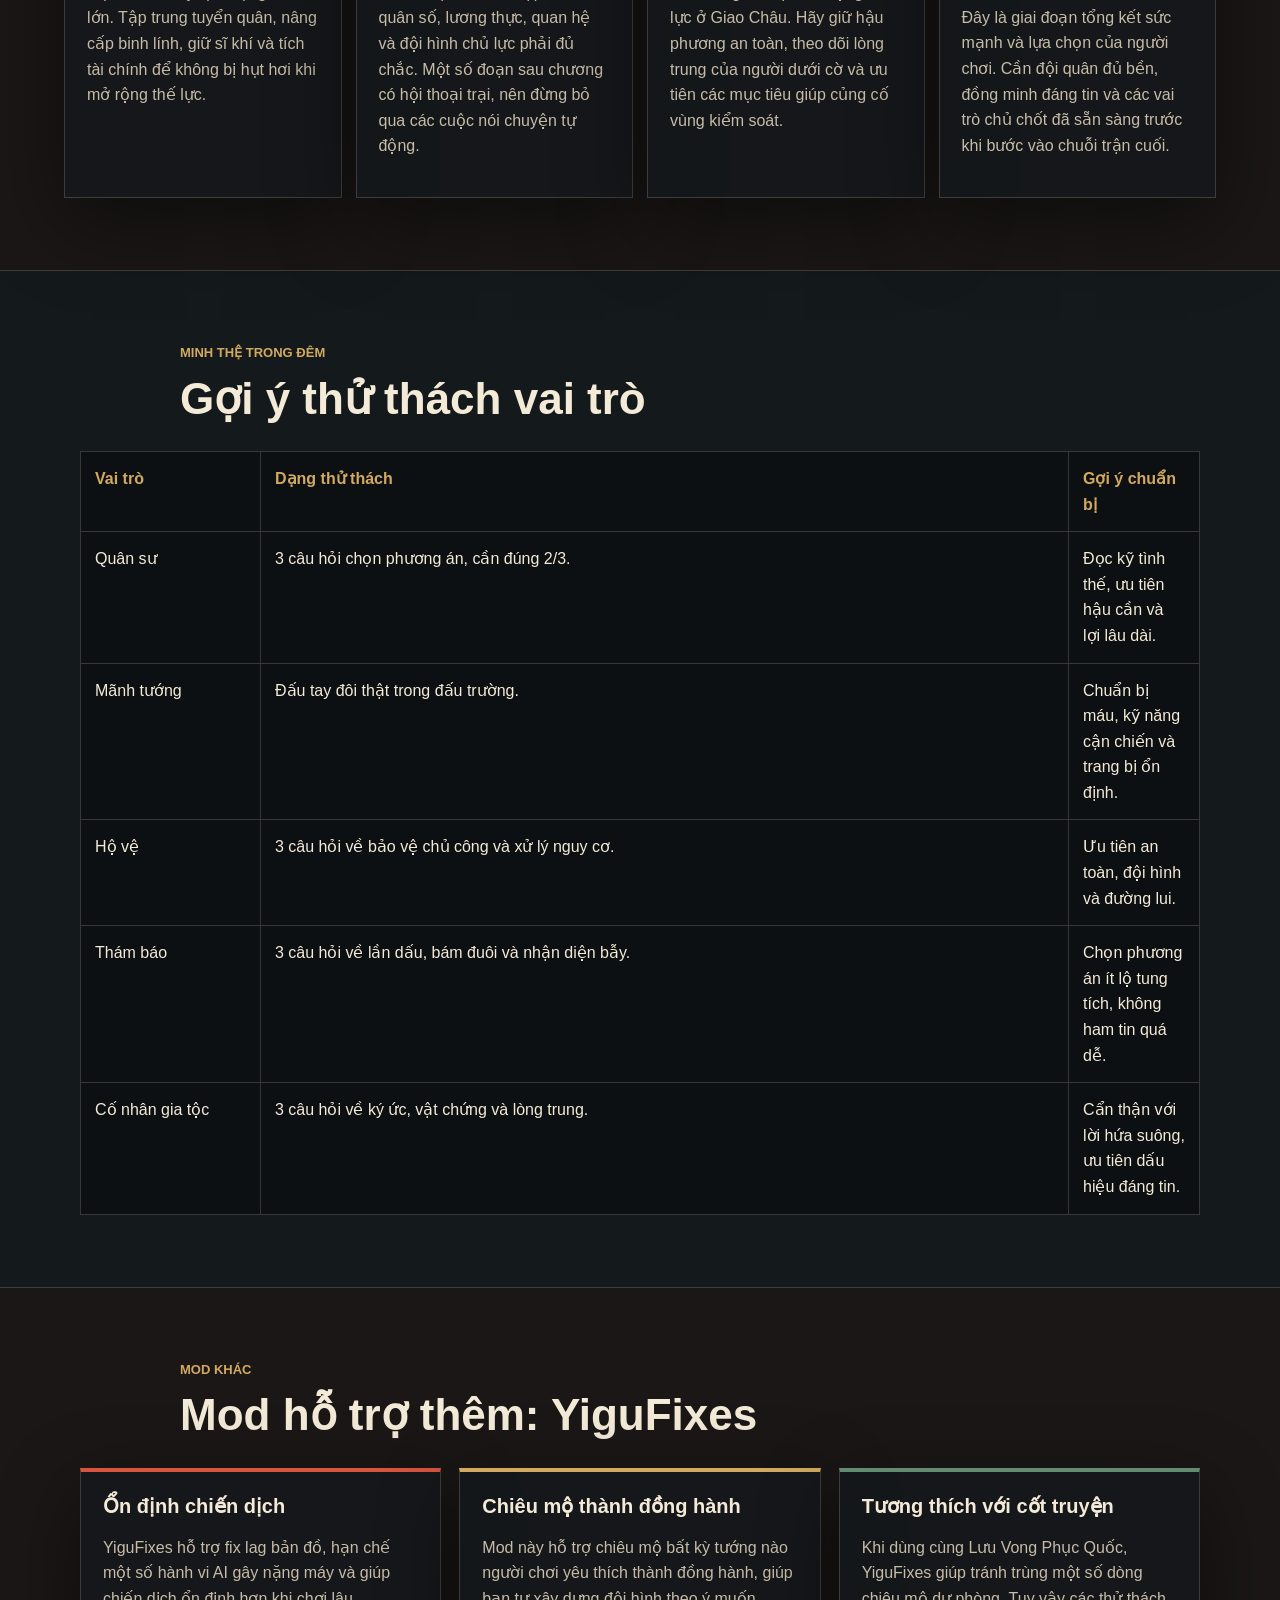
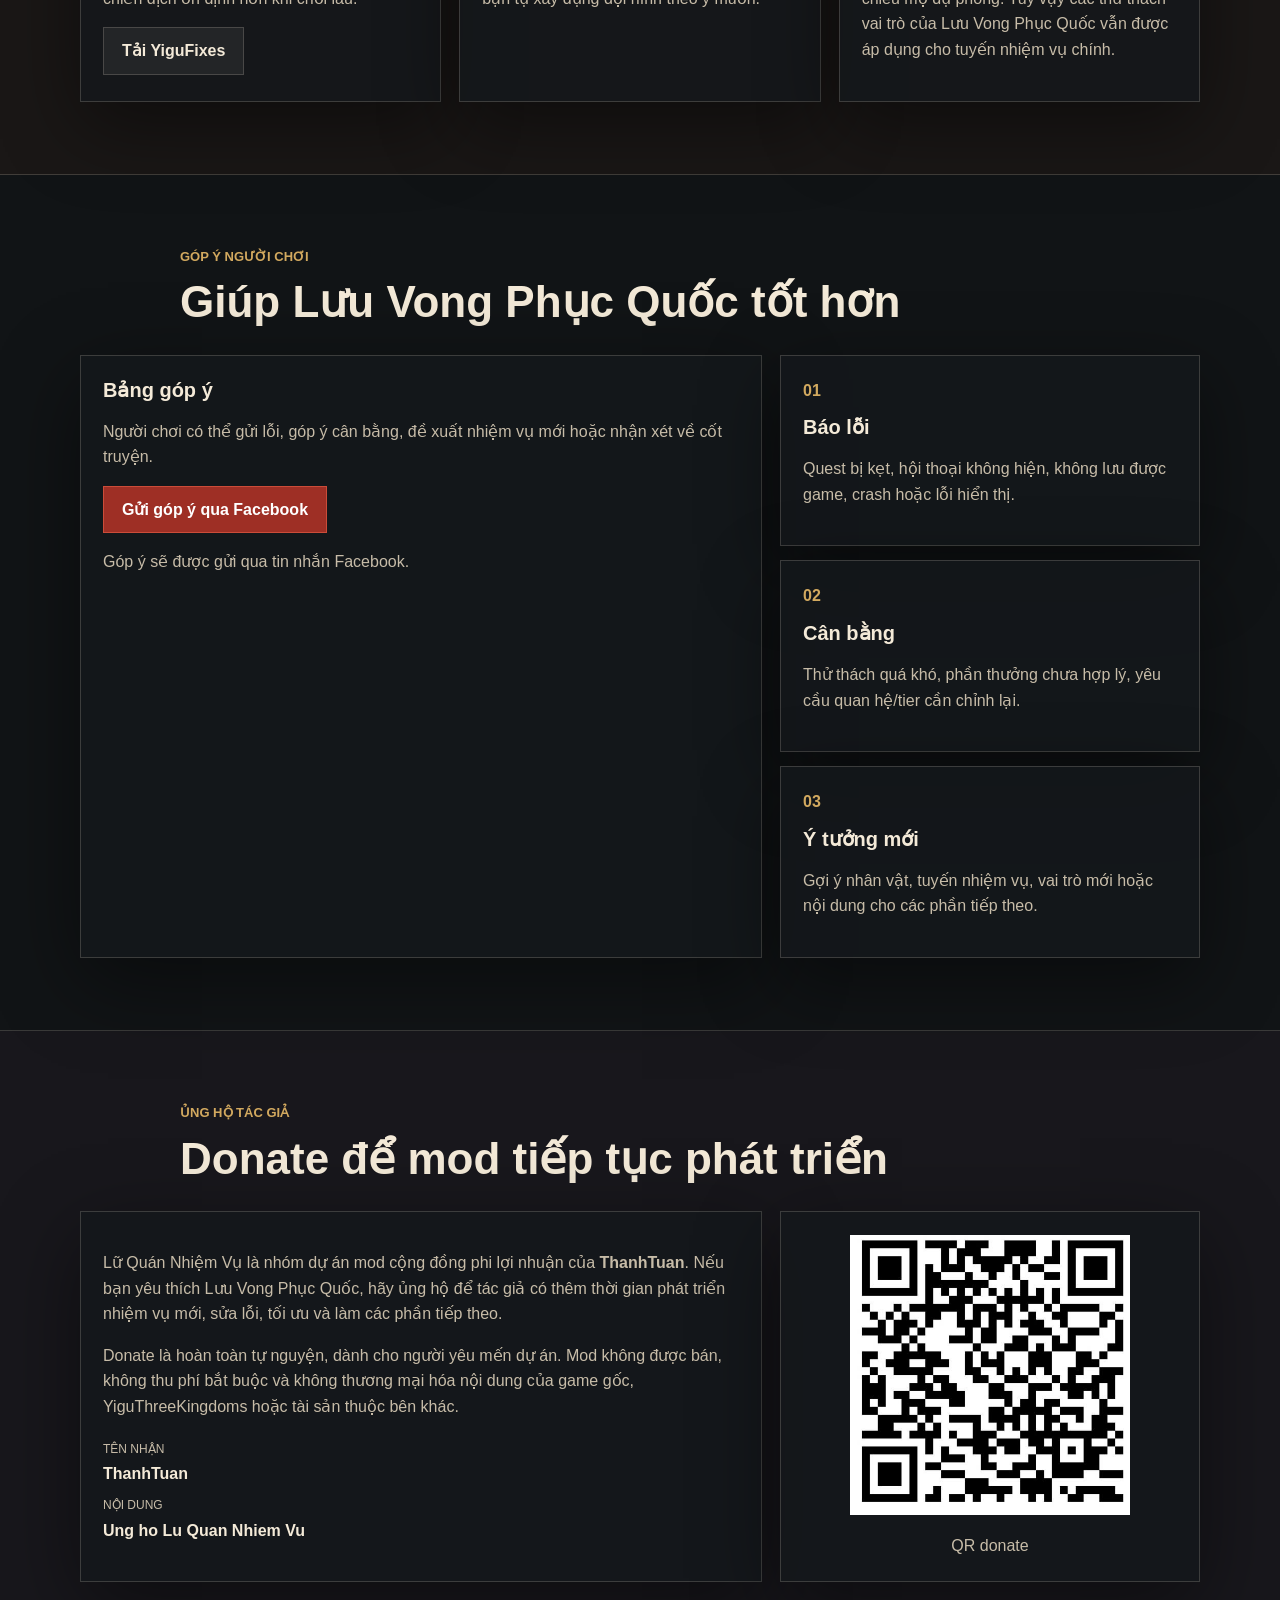
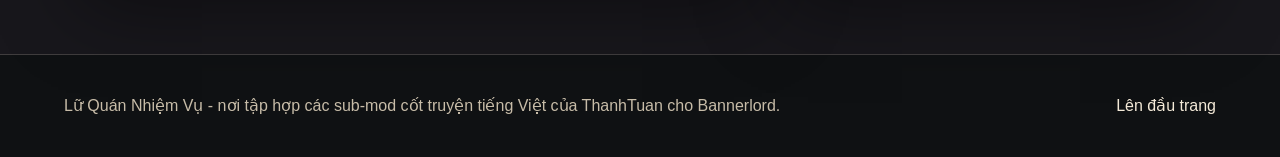
==== commit a2f606db: "Add files via upload" ====
--- a/index.html
+++ b/index.html
@@ -1,11 +1,11 @@
-<!doctype html>
+﻿<!doctype html>
 <html lang="vi">
 <head>
   <meta charset="utf-8">
   <meta name="viewport" content="width=device-width, initial-scale=1">
   <title>Lữ Quán Nhiệm Vụ - Sub-mod cốt truyện Bannerlord</title>
   <meta name="description" content="Trang giới thiệu, hướng dẫn nhiệm vụ và tải các mod cốt truyện tiếng Việt cho Mount & Blade II: Bannerlord.">
-  <link rel="stylesheet" href="styles.css?v=20260602">
+  <link rel="stylesheet" href="styles.css?v=20260602-clear">
 </head>
 <body>
   <header class="site-header">
@@ -68,19 +68,18 @@
         <div class="download-panel">
           <h3>Lưu Vong Phục Quốc</h3>
           <p>
-            Đây là phần đầu tiên trong bộ sub-mod cốt truyện của Lữ Quán Nhiệm Vụ. Link tải có thể đặt trên
-            Google Drive; bạn chỉ cần thay link trong <code>app.js</code>.
+            Đây là phần đầu tiên trong bộ sub-mod cốt truyện của Lữ Quán Nhiệm Vụ, tập trung vào nhiệm vụ,
+            hội thoại và hành trình gây dựng lại thế lực trong bối cảnh YiguThreeKingdoms.
           </p>
           <p class="muted">
             Bản tải chỉ nên gồm file sub-mod/custom story mod. Không đóng gói game gốc, DLC, hoặc tài sản bản quyền
-            không thuộc quyền phân phối của bạn.
+            không thuộc quyền phân phối.
           </p>
           <p class="muted">
             Nội dung custom của Lưu Vong Phục Quốc do <strong>ThanhTuan</strong> thực hiện và sở hữu phần sáng tạo
             riêng gồm nhiệm vụ, hội thoại, hướng dẫn và cấu trúc cốt truyện bổ sung.
           </p>
           <a class="button primary wide" data-download-link href="#">Tải Lưu Vong Phục Quốc</a>
-          <p class="muted">Dung lượng, phiên bản, QR donate và link tải đều sửa trong <code>app.js</code>.</p>
         </div>
         <div class="steps">
           <h3>Cài đặt nhanh</h3>
@@ -309,10 +308,9 @@
           <h3>Bảng góp ý</h3>
           <p>
             Người chơi có thể gửi lỗi, góp ý cân bằng, đề xuất nhiệm vụ mới hoặc nhận xét về cốt truyện.
-            Khi đăng web thật, hãy thay link Facebook Messenger cá nhân của bạn trong <code>app.js</code>.
           </p>
           <a class="button primary" data-feedback-link href="#">Gửi góp ý qua Facebook</a>
-          <p class="muted" data-feedback-note>Chưa cấu hình link Facebook Messenger.</p>
+          <p class="muted" data-feedback-note>Góp ý sẽ được gửi qua tin nhắn Facebook.</p>
         </div>
         <div class="feedback-cards">
           <article>
@@ -349,10 +347,6 @@
             Donate là hoàn toàn tự nguyện, dành cho người yêu mến dự án. Mod không được bán, không thu phí bắt buộc
             và không thương mại hóa nội dung của game gốc, YiguThreeKingdoms hoặc tài sản thuộc bên khác.
           </p>
-          <p>
-            Đặt ảnh QR ngân hàng, MoMo hoặc nền tảng donate của bạn vào <code>assets/qr.jpg</code>,
-            rồi sửa thông tin trong <code>app.js</code>.
-          </p>
           <dl class="donate-info">
             <div>
               <dt>Tên nhận</dt>
@@ -365,7 +359,7 @@
           </dl>
         </div>
         <figure class="qr-frame">
-          <img data-donate-qr src="https://raw.githubusercontent.com/K-Owen07/LuQuanNhiemVu/main/assets/qr.jpg" alt="QR donate Lữ Quán Nhiệm Vụ">
+          <img data-donate-qr src="[data-uri]" alt="QR donate Lữ Quán Nhiệm Vụ">
           <figcaption>QR donate</figcaption>
         </figure>
       </div>
@@ -377,6 +371,7 @@
     <a href="#top">Lên đầu trang</a>
   </footer>
 
-  <script src="app.js?v=20260602"></script>
+  <script src="app.js?v=20260602-clear"></script>
 </body>
 </html>
+
--- a/styles.css
+++ b/styles.css
@@ -1,4 +1,4 @@
-:root {
+﻿:root {
   color-scheme: dark;
   --ink: #f4ead8;
   --muted: #c7bca8;
@@ -8,6 +8,7 @@
   --red: #9e2f25;
   --red-bright: #d7543f;
   --gold: #d2a95f;
+  --paper: #f4ead8;
   --green: #638b72;
   --blue: #405c75;
   --shadow: 0 24px 80px rgba(0, 0, 0, 0.45);
@@ -73,8 +74,8 @@
 }
 
 .brand-mark path {
-  fill: none;
-  stroke: var(--paper);
+  fill: rgba(244, 234, 216, 0.9);
+  stroke: #f4ead8;
   stroke-linecap: round;
   stroke-linejoin: round;
   stroke-width: 3;
@@ -111,8 +112,8 @@
   isolation: isolate;
   border-bottom: 1px solid var(--line);
   background:
-    linear-gradient(120deg, rgba(20, 11, 8, 0.92), rgba(12, 18, 18, 0.64), rgba(72, 48, 20, 0.36)),
-    url("https://raw.githubusercontent.com/K-Owen07/LuQuanNhiemVu/main/assets/hero.png") center / cover no-repeat,
+    linear-gradient(120deg, rgba(20, 11, 8, 0.56), rgba(12, 18, 18, 0.32), rgba(72, 48, 20, 0.16)),
+    url("[data-uri]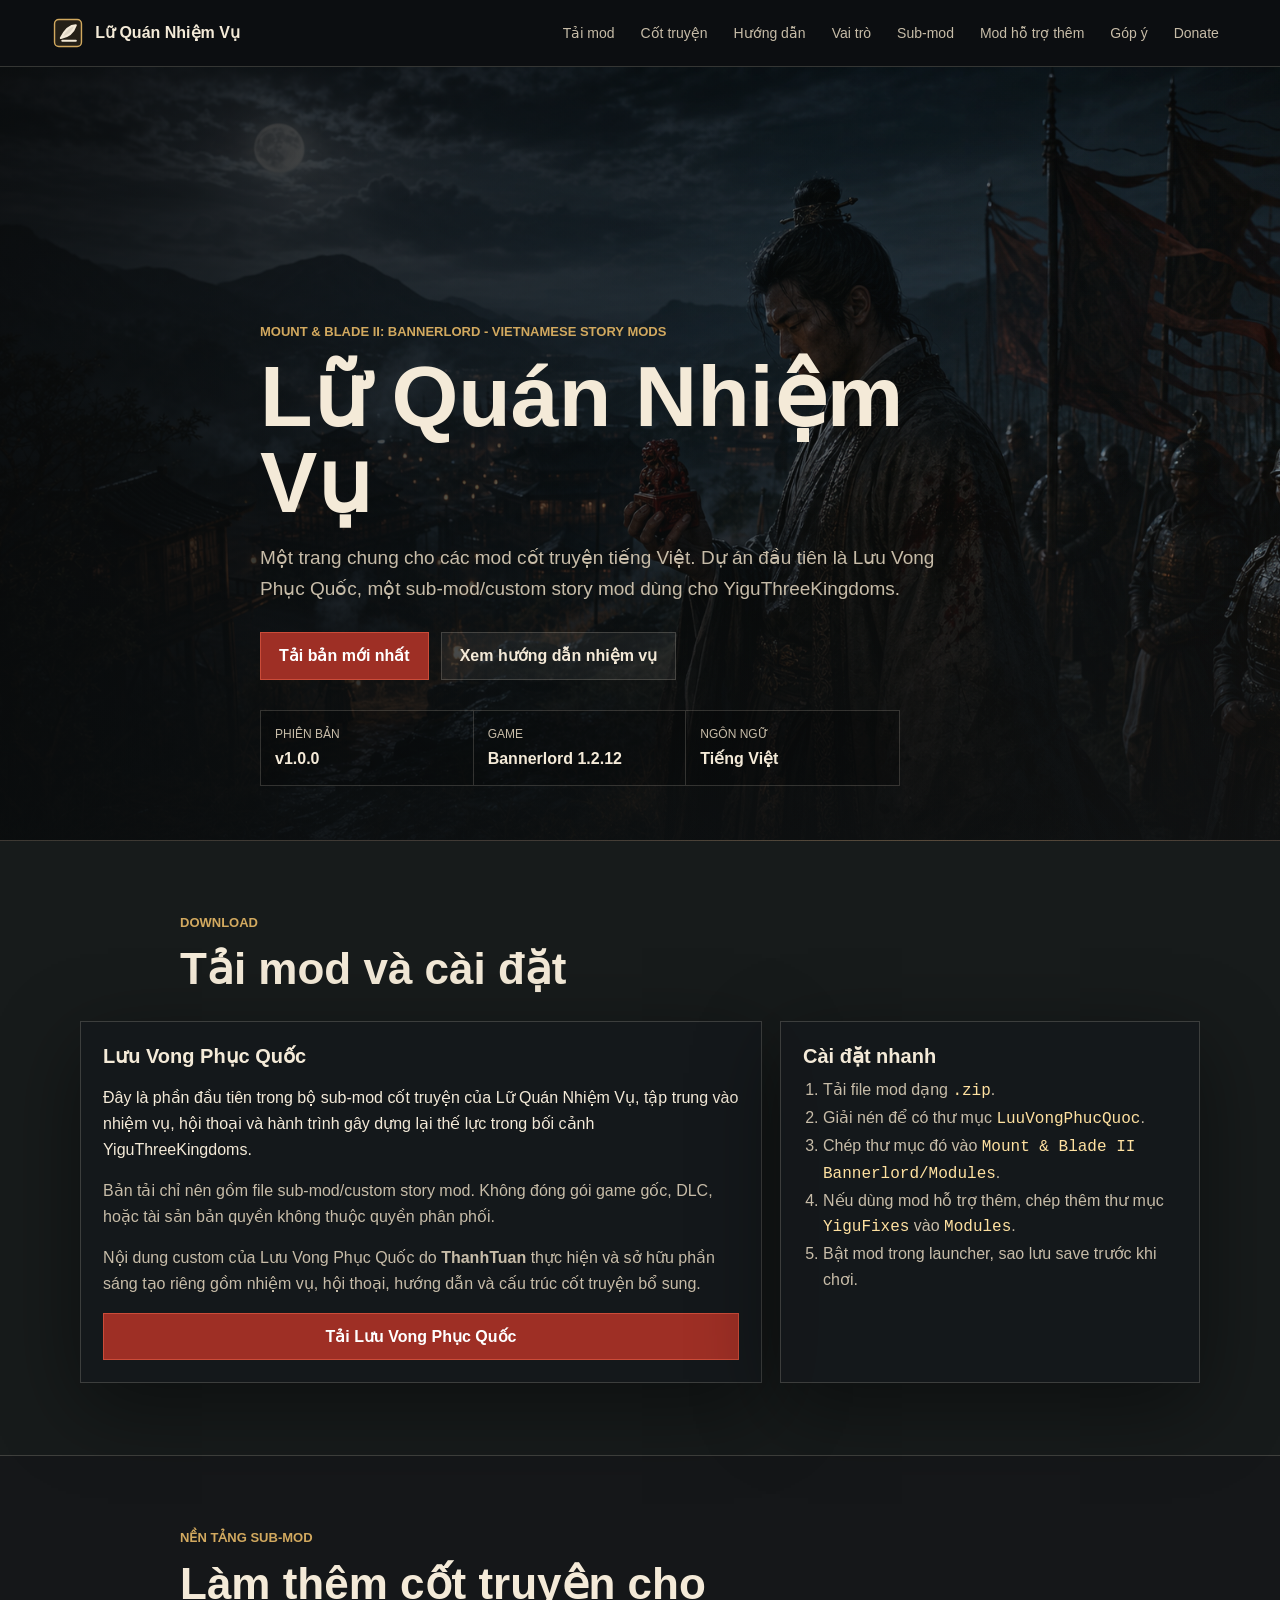
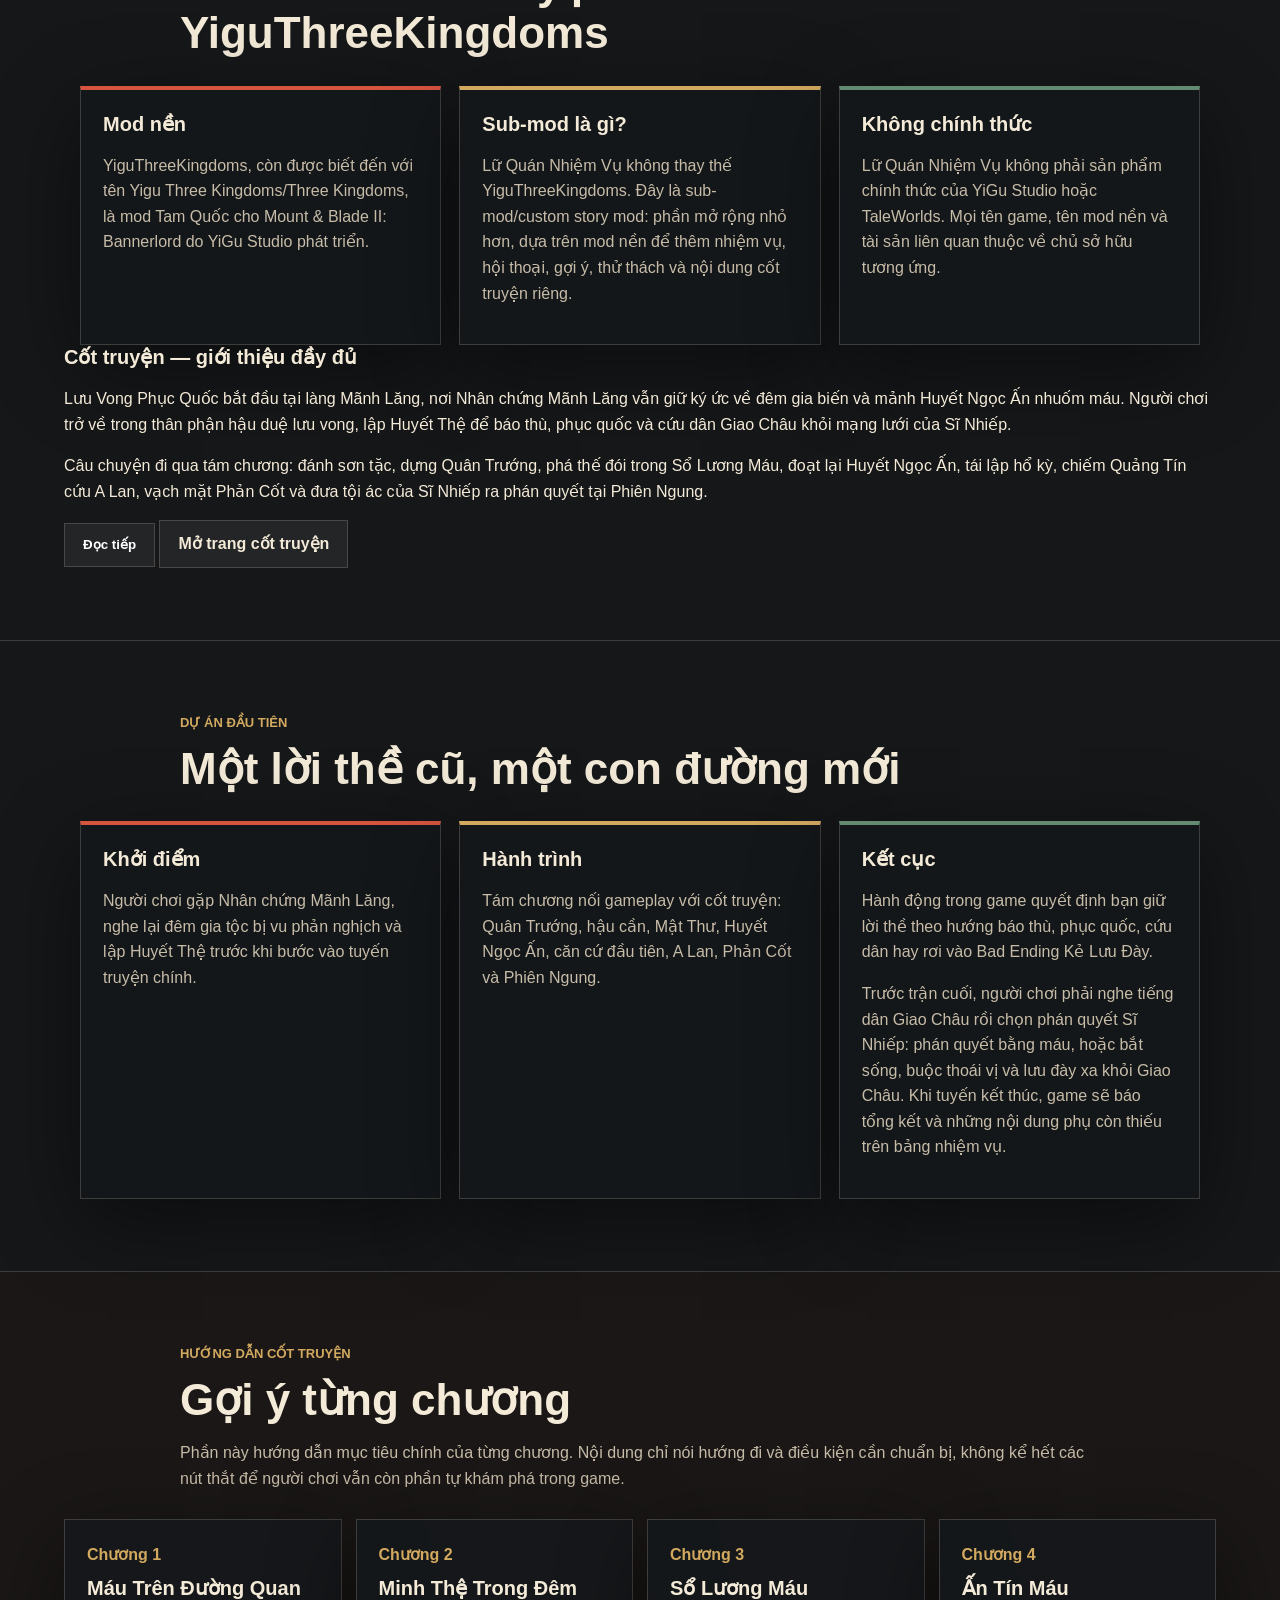
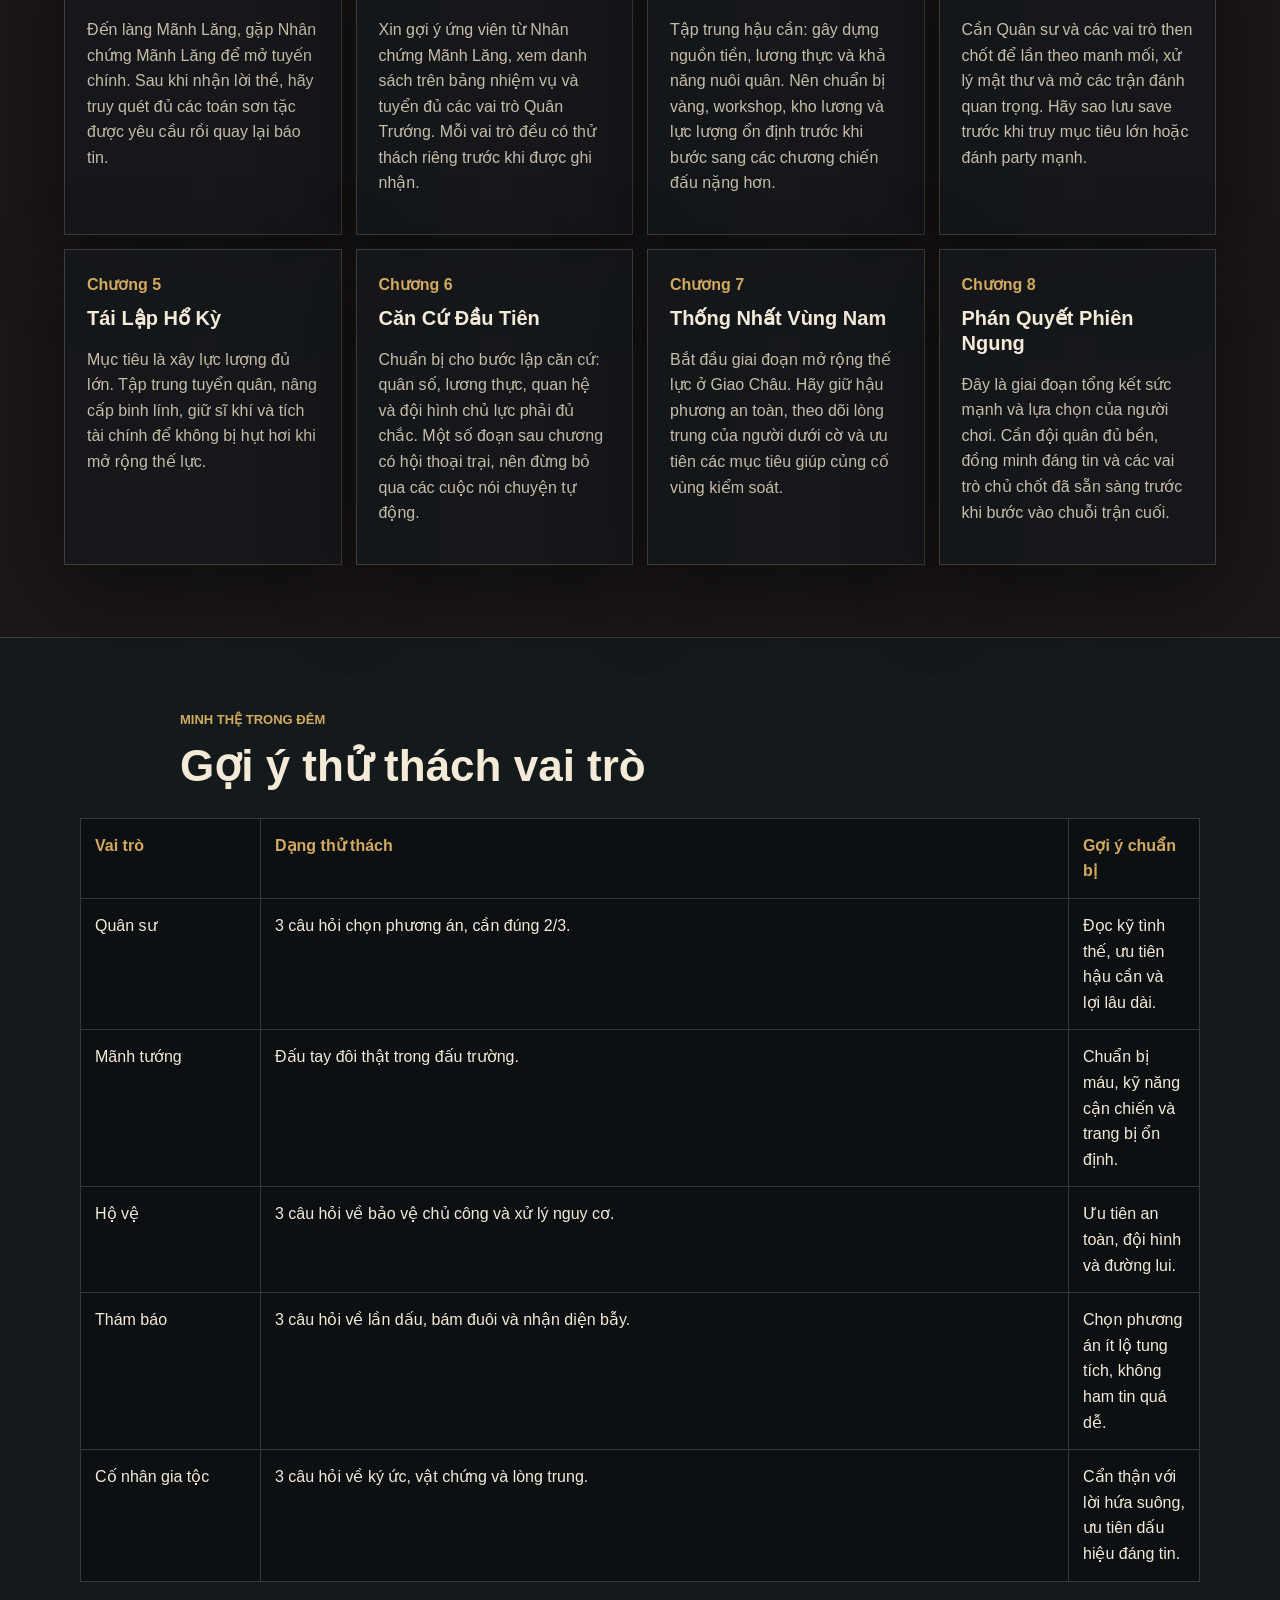
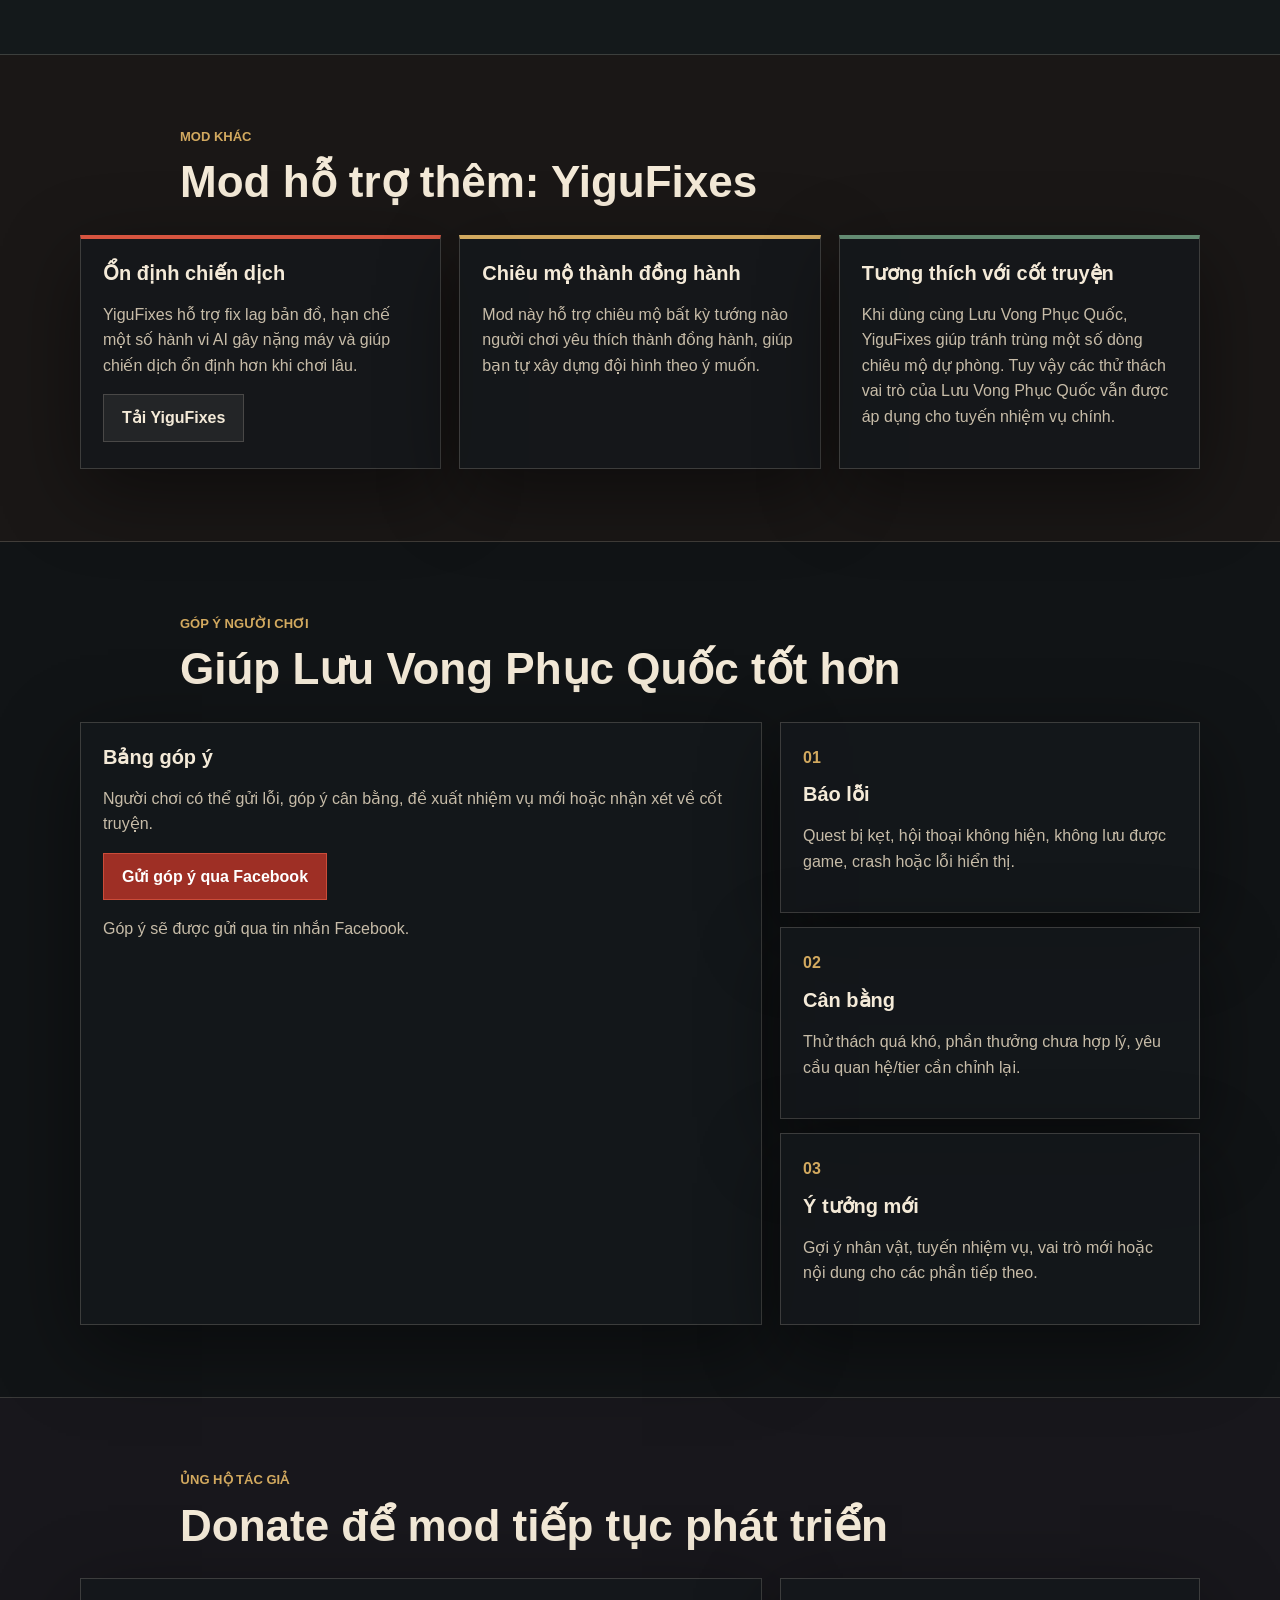
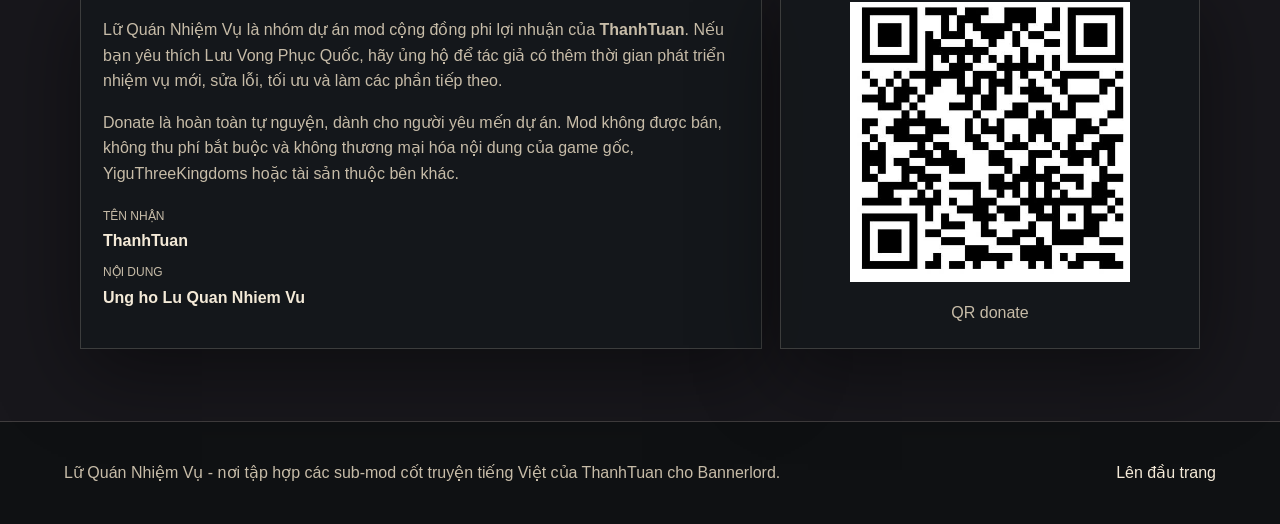
==== commit 4221632c: "Add files via upload" ====
--- a/index.html
+++ b/index.html
@@ -5,7 +5,7 @@
   <meta name="viewport" content="width=device-width, initial-scale=1">
   <title>Lữ Quán Nhiệm Vụ - Sub-mod cốt truyện Bannerlord</title>
   <meta name="description" content="Trang giới thiệu, hướng dẫn nhiệm vụ và tải các mod cốt truyện tiếng Việt cho Mount & Blade II: Bannerlord.">
-  <link rel="stylesheet" href="styles.css?v=20260602-clear">
+  <link rel="stylesheet" href="styles.css?v=20260603-story">
 </head>
 <body>
   <header class="site-header">
@@ -18,9 +18,9 @@
       <span>Lữ Quán Nhiệm Vụ</span>
     </a>
     <nav class="nav">
-      <a href="#download">Tải mod</a>
-      <a href="#story">Cốt truyện</a>
-      <a href="#guide">Hướng dẫn</a>
+    <a href="#download">Tải mod</a>
+    <a href="story.html" target="_blank" rel="noopener">Cốt truyện</a>
+    <a href="#guide">Hướng dẫn</a>
       <a href="#roles">Vai trò</a>
       <a href="#submod">Sub-mod</a>
       <a href="#support-mods">Mod hỗ trợ thêm</a>
@@ -122,6 +122,34 @@
           </p>
         </article>
       </div>
+      <div class="story-full" id="story-block">
+        <article>
+          <h3>Cốt truyện — giới thiệu đầy đủ</h3>
+          <div class="story-preview">
+            <p>
+              Lưu Vong Phục Quốc bắt đầu tại làng Mãnh Lăng, nơi Nhân chứng Mãnh Lăng vẫn giữ ký ức về đêm gia biến
+              và mảnh Huyết Ngọc Ấn nhuốm máu. Người chơi trở về trong thân phận hậu duệ lưu vong,
+              lập Huyết Thệ để báo thù, phục quốc và cứu dân Giao Châu khỏi mạng lưới của Sĩ Nhiếp.
+            </p>
+            <p>
+              Câu chuyện đi qua tám chương: đánh sơn tặc, dựng Quân Trướng, phá thế đói trong Sổ Lương Máu,
+              đoạt lại Huyết Ngọc Ấn, tái lập hổ kỳ, chiếm Quảng Tín cứu A Lan, vạch mặt Phản Cốt
+              và đưa tội ác của Sĩ Nhiếp ra phán quyết tại Phiên Ngung.
+            </p>
+          </div>
+          <div class="story-more" id="story-more" aria-hidden="true" style="display:none;">
+            <p>
+              Trang riêng đã được viết lại thành bản giới thiệu hoàn chỉnh: bối cảnh gia tộc, Huyết Thệ,
+              vai trò Nhân chứng Mãnh Lăng, A Lan, Quân Trướng, Hắc Kỵ, Phản Cốt, các nhiệm vụ phụ
+              và hai hướng kết thúc hiện tại của mod.
+            </p>
+          </div>
+          <div class="story-actions">
+            <button id="story-toggle" class="button secondary">Đọc tiếp</button>
+            <a class="button secondary" href="story.html" target="_blank" rel="noopener">Mở trang cốt truyện</a>
+          </div>
+        </article>
+      </div>
     </section>
 
     <section id="story" class="band story-band">
@@ -133,22 +161,27 @@
         <article>
           <h3>Khởi điểm</h3>
           <p>
-            Lưu Vong Phục Quốc mở đầu bằng hành trình tìm lại một nhân chứng cũ. Từ đó, những manh mối đầu tiên
-            dẫn người chơi vào một tuyến truyện phục quốc mang màu sắc riêng.
+            Người chơi gặp Nhân chứng Mãnh Lăng, nghe lại đêm gia tộc bị vu phản nghịch và lập Huyết Thệ
+            trước khi bước vào tuyến truyện chính.
           </p>
         </article>
         <article>
           <h3>Hành trình</h3>
           <p>
-            Bạn sẽ vừa chiến đấu, vừa gây dựng quan hệ, tìm nhân tài, củng cố hậu cần và chuẩn bị cho những
-            quyết định lớn hơn ở phía sau.
-          </p>
-        </article>
-        <article>
-          <h3>Không spoil</h3>
-          <p>
-            Trang này chỉ gợi ý cách chơi và điều kiện nhiệm vụ. Những bước ngoặt, lựa chọn then chốt và kết quả
-            của từng chương nên để người chơi tự khám phá trong game.
+            Tám chương nối gameplay với cốt truyện: Quân Trướng, hậu cần, Mật Thư, Huyết Ngọc Ấn,
+            căn cứ đầu tiên, A Lan, Phản Cốt và Phiên Ngung.
+          </p>
+        </article>
+        <article>
+          <h3>Kết cục</h3>
+          <p>
+            Hành động trong game quyết định bạn giữ lời thề theo hướng báo thù, phục quốc, cứu dân
+            hay rơi vào Bad Ending Kẻ Lưu Đày.
+          </p>
+          <p>
+            Trước trận cuối, người chơi phải nghe tiếng dân Giao Châu rồi chọn phán quyết Sĩ Nhiếp:
+            phán quyết bằng máu, hoặc bắt sống, buộc thoái vị và lưu đày xa khỏi Giao Châu.
+            Khi tuyến kết thúc, game sẽ báo tổng kết và những nội dung phụ còn thiếu trên bảng nhiệm vụ.
           </p>
         </article>
       </div>
@@ -371,7 +404,19 @@
     <a href="#top">Lên đầu trang</a>
   </footer>
 
-  <script src="app.js?v=20260602-clear"></script>
+  <script>
+    (function(){
+      var btn = document.getElementById('story-toggle');
+      var more = document.getElementById('story-more');
+      if(!btn || !more) return;
+      btn.addEventListener('click', function(){
+        var expanded = more.style.display === 'block';
+        more.style.display = expanded ? 'none' : 'block';
+        btn.textContent = expanded ? 'Đọc tiếp' : 'Thu gọn';
+        more.setAttribute('aria-hidden', expanded ? 'true' : 'false');
+      });
+    })();
+  </script>
+  <script src="app.js?v=20260603-story"></script>
 </body>
 </html>
-
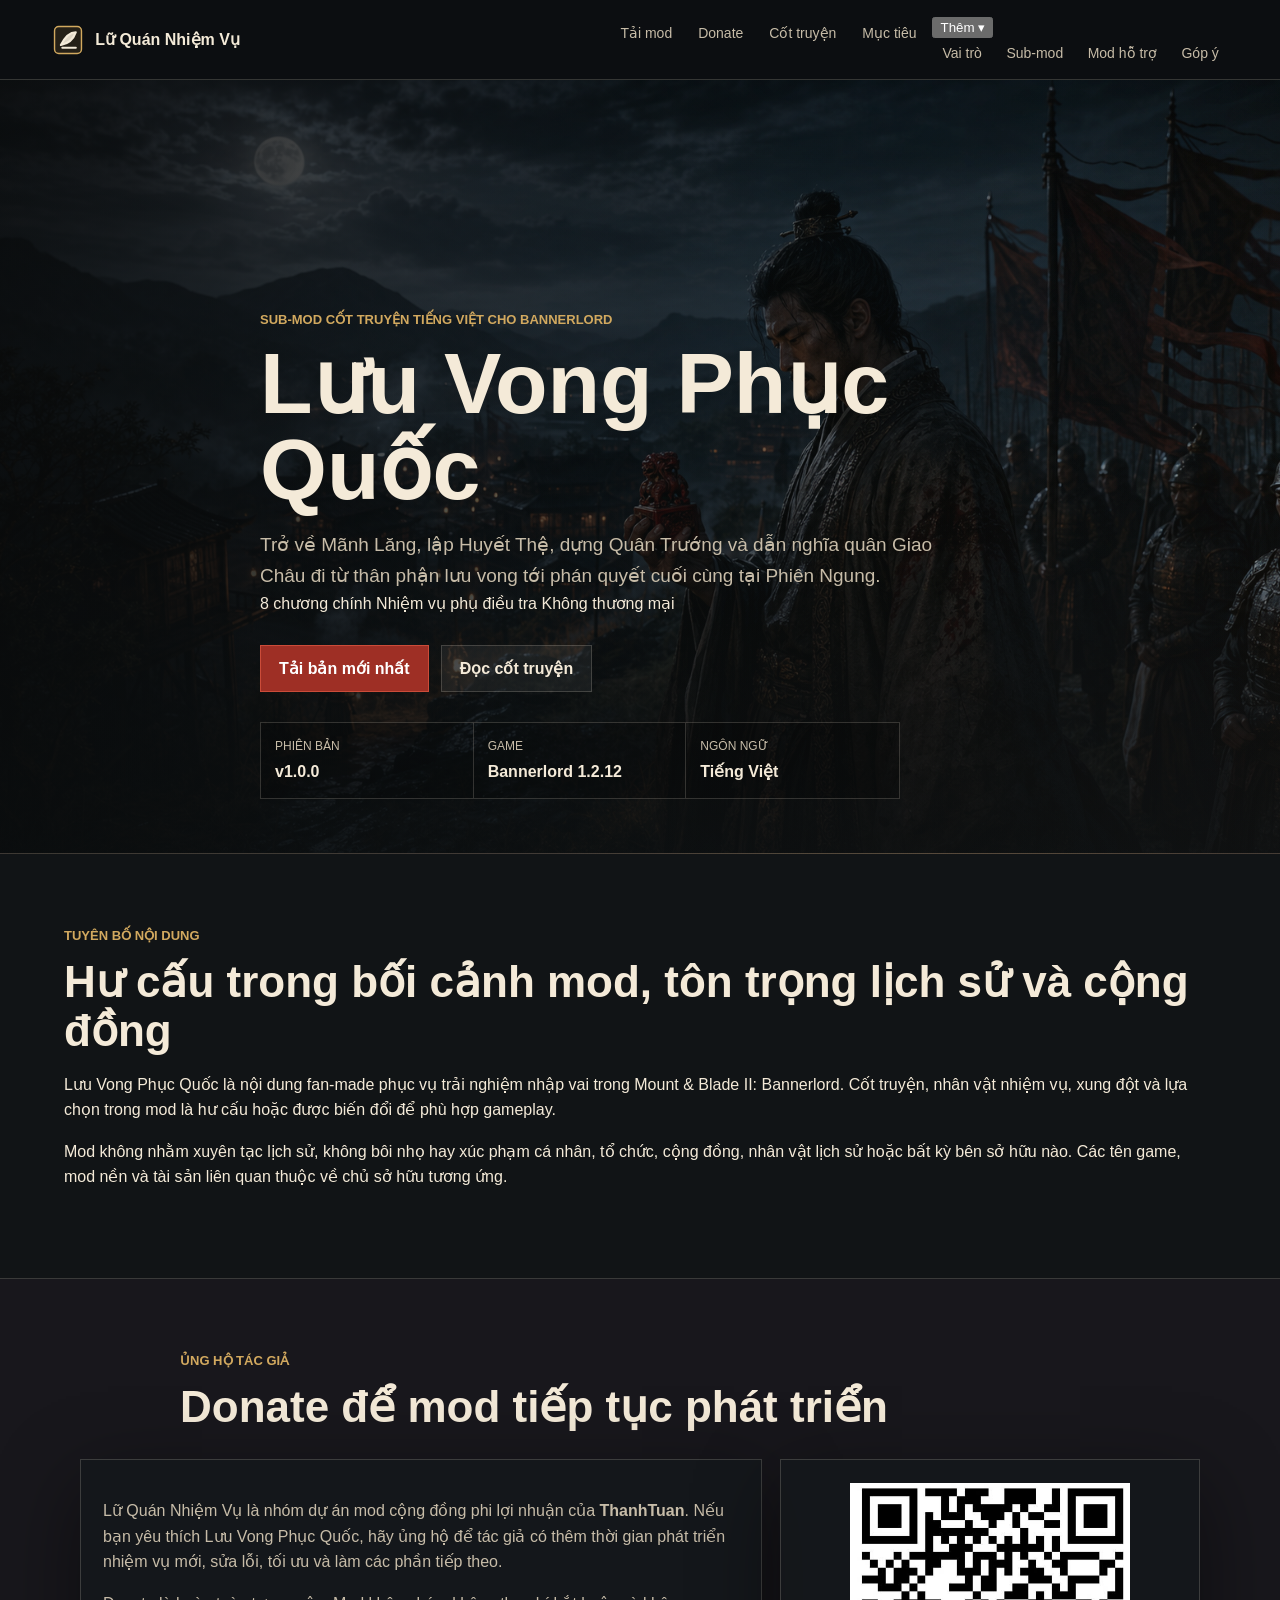
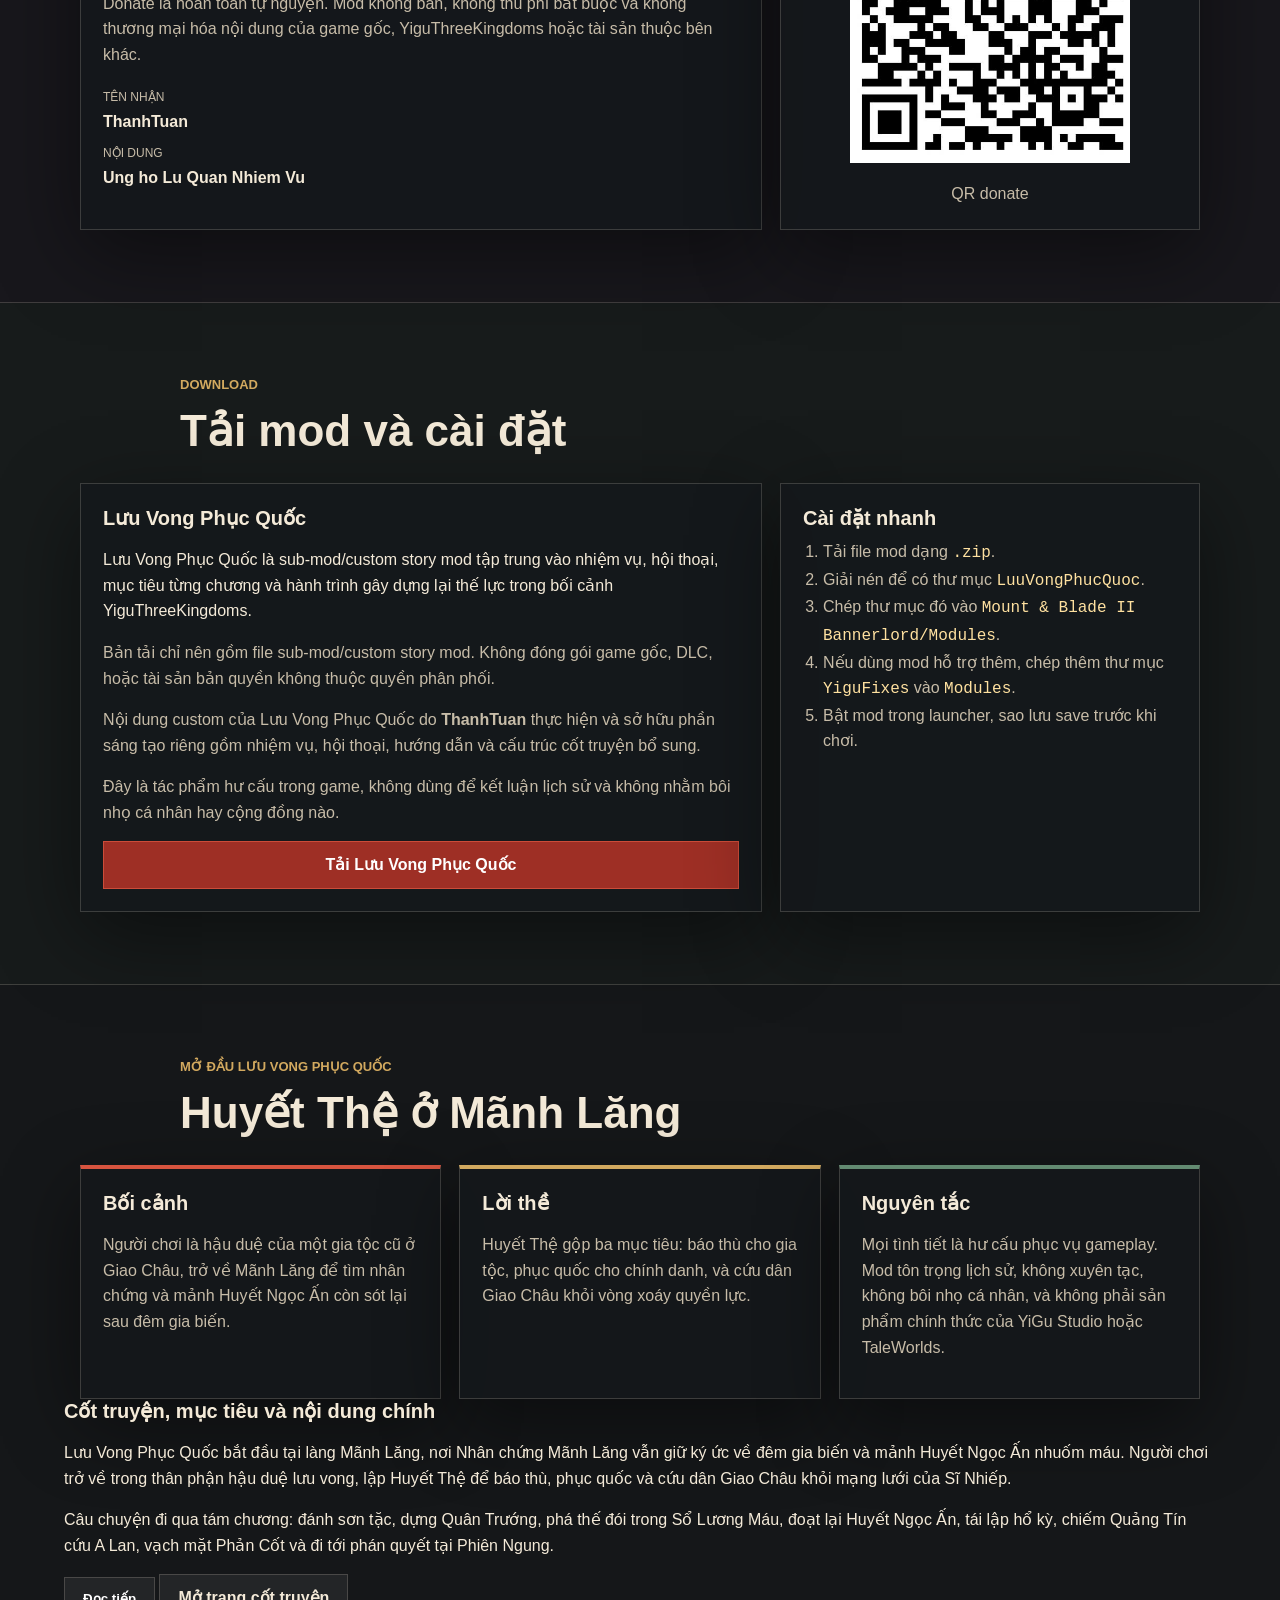
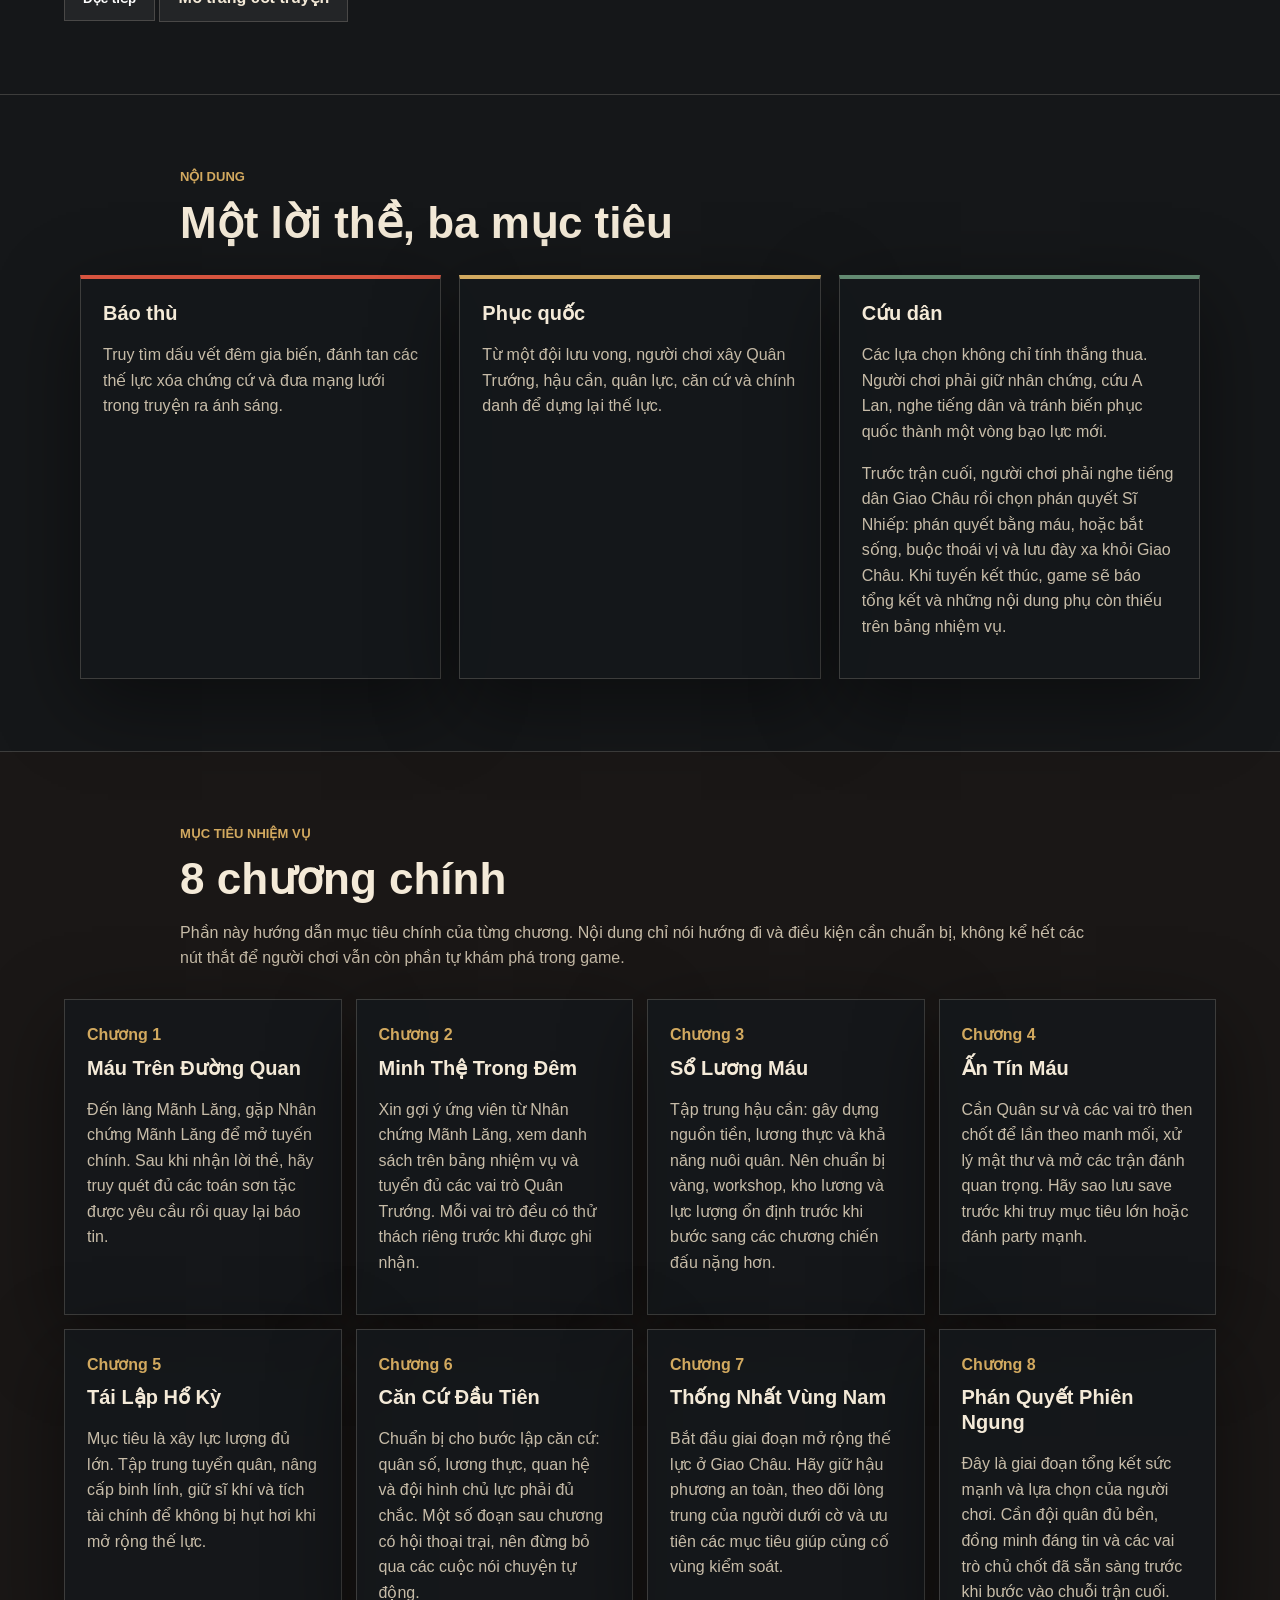
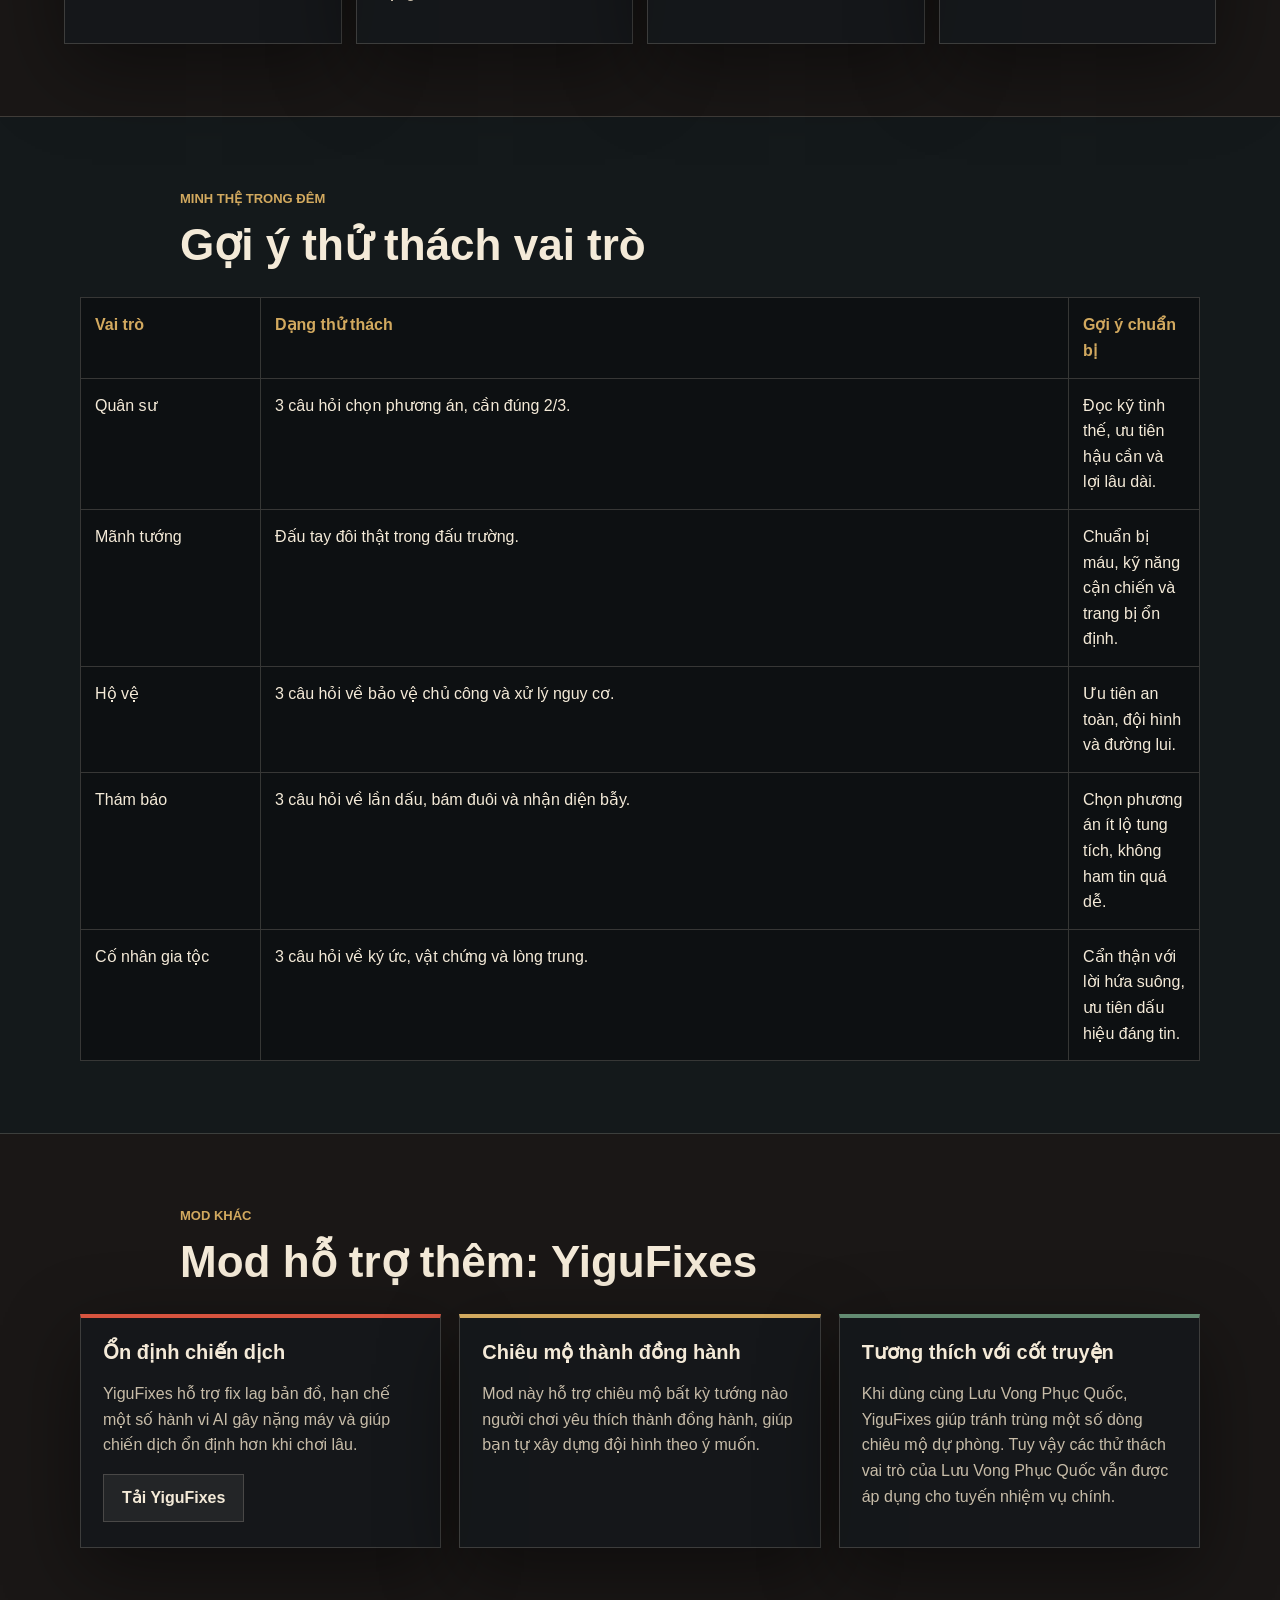
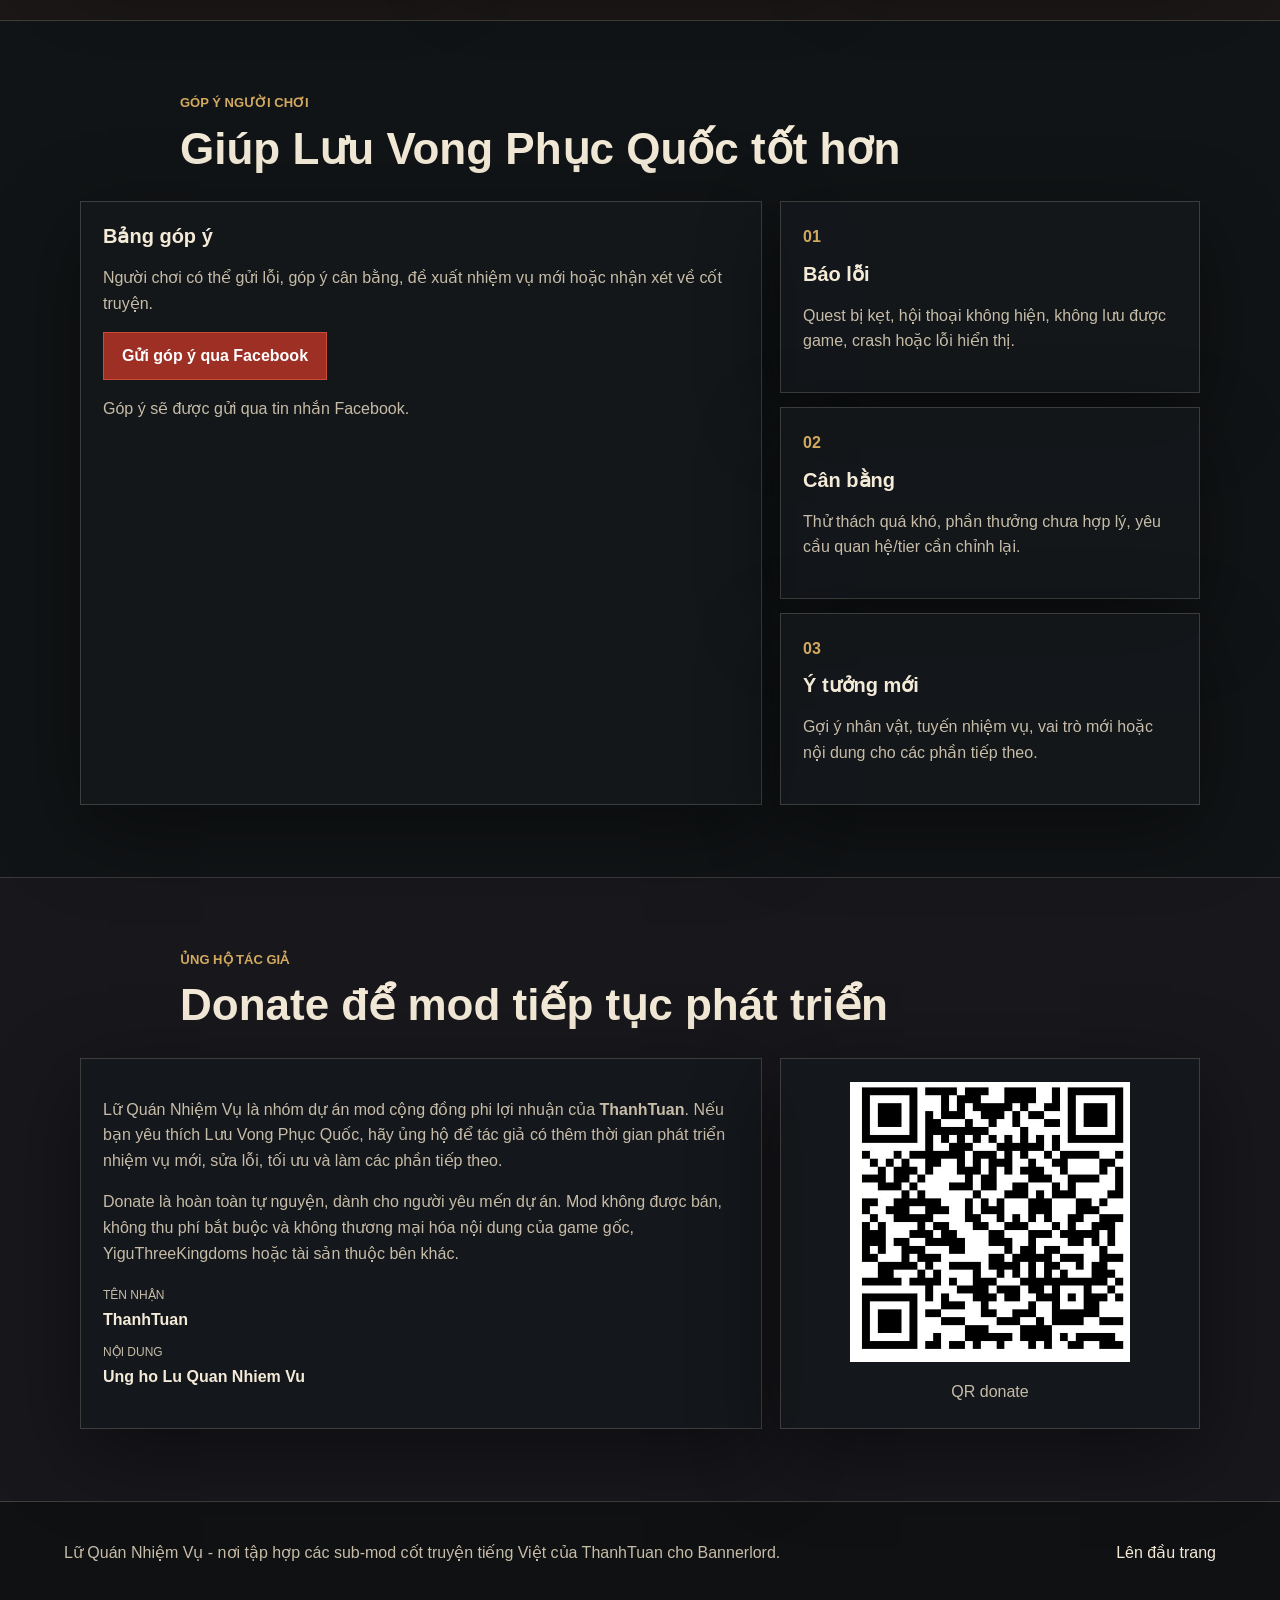
==== commit a60a1d6a: "Add files via upload" ====
--- a/index.html
+++ b/index.html
@@ -3,9 +3,9 @@
 <head>
   <meta charset="utf-8">
   <meta name="viewport" content="width=device-width, initial-scale=1">
-  <title>Lữ Quán Nhiệm Vụ - Sub-mod cốt truyện Bannerlord</title>
-  <meta name="description" content="Trang giới thiệu, hướng dẫn nhiệm vụ và tải các mod cốt truyện tiếng Việt cho Mount & Blade II: Bannerlord.">
-  <link rel="stylesheet" href="styles.css?v=20260603-story">
+  <title>Lưu Vong Phục Quốc - Sub-mod cốt truyện Bannerlord</title>
+  <meta name="description" content="Trang giới thiệu Lưu Vong Phục Quốc: sub-mod cốt truyện tiếng Việt cho Mount & Blade II: Bannerlord và YiguThreeKingdoms.">
+  <link rel="stylesheet" href="styles.css?v=20260604-polish">
 </head>
 <body>
   <header class="site-header">
@@ -18,29 +18,42 @@
       <span>Lữ Quán Nhiệm Vụ</span>
     </a>
     <nav class="nav">
-    <a href="#download">Tải mod</a>
-    <a href="story.html" target="_blank" rel="noopener">Cốt truyện</a>
-    <a href="#guide">Hướng dẫn</a>
-      <a href="#roles">Vai trò</a>
-      <a href="#submod">Sub-mod</a>
-      <a href="#support-mods">Mod hỗ trợ thêm</a>
-      <a href="#feedback">Góp ý</a>
+      <a href="#download">Tải mod</a>
       <a href="#donate">Donate</a>
+      <a href="story.html" target="_blank" rel="noopener">Cốt truyện</a>
+      <a href="#guide">Mục tiêu</a>
+      <div class="nav-more">
+        <button class="nav-more-button" type="button" aria-expanded="false" aria-controls="nav-more-menu">
+          Thêm
+          <span aria-hidden="true">▾</span>
+        </button>
+        <div class="nav-more-menu" id="nav-more-menu">
+          <a href="#roles">Vai trò</a>
+          <a href="#submod">Sub-mod</a>
+          <a href="#support-mods">Mod hỗ trợ</a>
+          <a href="#feedback">Góp ý</a>
+        </div>
+      </div>
     </nav>
   </header>
 
   <main id="top">
     <section class="hero">
       <div class="hero-copy">
-        <p class="eyebrow">Mount & Blade II: Bannerlord - Vietnamese Story Mods</p>
-        <h1>Lữ Quán Nhiệm Vụ</h1>
+        <p class="eyebrow">Sub-mod cốt truyện tiếng Việt cho Bannerlord</p>
+        <h1>Lưu Vong Phục Quốc</h1>
         <p class="lead">
-          Một trang chung cho các mod cốt truyện tiếng Việt. Dự án đầu tiên là Lưu Vong Phục Quốc,
-          một sub-mod/custom story mod dùng cho YiguThreeKingdoms.
+          Trở về Mãnh Lăng, lập Huyết Thệ, dựng Quân Trướng và dẫn nghĩa quân Giao Châu
+          đi từ thân phận lưu vong tới phán quyết cuối cùng tại Phiên Ngung.
         </p>
+        <div class="hero-badges" aria-label="Thông tin nhanh">
+          <span>8 chương chính</span>
+          <span>Nhiệm vụ phụ điều tra</span>
+          <span>Không thương mại</span>
+        </div>
         <div class="hero-actions">
           <a class="button primary" data-download-link href="#download">Tải bản mới nhất</a>
-          <a class="button secondary" href="#guide">Xem hướng dẫn nhiệm vụ</a>
+          <a class="button secondary" href="story.html" target="_blank" rel="noopener">Đọc cốt truyện</a>
         </div>
         <dl class="release-strip">
           <div>
@@ -59,6 +72,59 @@
       </div>
     </section>
 
+    <section id="notice" class="band notice-band">
+      <div class="notice-panel">
+        <div>
+          <p class="eyebrow">Tuyên bố nội dung</p>
+          <h2>Hư cấu trong bối cảnh mod, tôn trọng lịch sử và cộng đồng</h2>
+        </div>
+        <div class="notice-copy">
+          <p>
+            Lưu Vong Phục Quốc là nội dung fan-made phục vụ trải nghiệm nhập vai trong Mount &amp; Blade II: Bannerlord.
+            Cốt truyện, nhân vật nhiệm vụ, xung đột và lựa chọn trong mod là hư cấu hoặc được biến đổi để phù hợp gameplay.
+          </p>
+          <p>
+            Mod không nhằm xuyên tạc lịch sử, không bôi nhọ hay xúc phạm cá nhân, tổ chức, cộng đồng, nhân vật lịch sử
+            hoặc bất kỳ bên sở hữu nào. Các tên game, mod nền và tài sản liên quan thuộc về chủ sở hữu tương ứng.
+          </p>
+        </div>
+      </div>
+    </section>
+
+    <section id="donate" class="band donate-band donate-top">
+      <div class="section-heading">
+        <p class="eyebrow">Ủng hộ tác giả</p>
+        <h2>Donate để mod tiếp tục phát triển</h2>
+      </div>
+      <div class="donate-layout">
+        <div>
+          <p>
+            Lữ Quán Nhiệm Vụ là nhóm dự án mod cộng đồng phi lợi nhuận của <strong>ThanhTuan</strong>.
+            Nếu bạn yêu thích Lưu Vong Phục Quốc, hãy ủng hộ để tác giả có thêm thời gian phát triển nhiệm vụ mới,
+            sửa lỗi, tối ưu và làm các phần tiếp theo.
+          </p>
+          <p>
+            Donate là hoàn toàn tự nguyện. Mod không bán, không thu phí bắt buộc và không thương mại hóa nội dung
+            của game gốc, YiguThreeKingdoms hoặc tài sản thuộc bên khác.
+          </p>
+          <dl class="donate-info">
+            <div>
+              <dt>Tên nhận</dt>
+              <dd data-donate-name>Đang cập nhật</dd>
+            </div>
+            <div>
+              <dt>Nội dung</dt>
+              <dd data-donate-note>Ung ho LuuVongPhucQuoc</dd>
+            </div>
+          </dl>
+        </div>
+        <figure class="qr-frame">
+          <img data-donate-qr src="assets/qr.jpg" alt="QR donate Lữ Quán Nhiệm Vụ">
+          <figcaption>QR donate</figcaption>
+        </figure>
+      </div>
+    </section>
+
     <section id="download" class="band download-band">
       <div class="section-heading">
         <p class="eyebrow">Download</p>
@@ -68,8 +134,8 @@
         <div class="download-panel">
           <h3>Lưu Vong Phục Quốc</h3>
           <p>
-            Đây là phần đầu tiên trong bộ sub-mod cốt truyện của Lữ Quán Nhiệm Vụ, tập trung vào nhiệm vụ,
-            hội thoại và hành trình gây dựng lại thế lực trong bối cảnh YiguThreeKingdoms.
+            Lưu Vong Phục Quốc là sub-mod/custom story mod tập trung vào nhiệm vụ, hội thoại,
+            mục tiêu từng chương và hành trình gây dựng lại thế lực trong bối cảnh YiguThreeKingdoms.
           </p>
           <p class="muted">
             Bản tải chỉ nên gồm file sub-mod/custom story mod. Không đóng gói game gốc, DLC, hoặc tài sản bản quyền
@@ -78,6 +144,9 @@
           <p class="muted">
             Nội dung custom của Lưu Vong Phục Quốc do <strong>ThanhTuan</strong> thực hiện và sở hữu phần sáng tạo
             riêng gồm nhiệm vụ, hội thoại, hướng dẫn và cấu trúc cốt truyện bổ sung.
+          </p>
+          <p class="muted">
+            Đây là tác phẩm hư cấu trong game, không dùng để kết luận lịch sử và không nhằm bôi nhọ cá nhân hay cộng đồng nào.
           </p>
           <a class="button primary wide" data-download-link href="#">Tải Lưu Vong Phục Quốc</a>
         </div>
@@ -96,35 +165,35 @@
 
     <section id="submod" class="band story-band">
       <div class="section-heading">
-        <p class="eyebrow">Nền tảng sub-mod</p>
-        <h2>Làm thêm cốt truyện cho YiguThreeKingdoms</h2>
+        <p class="eyebrow">Mở đầu Lưu Vong Phục Quốc</p>
+        <h2>Huyết Thệ ở Mãnh Lăng</h2>
       </div>
       <div class="story-grid">
         <article>
-          <h3>Mod nền</h3>
-          <p>
-            YiguThreeKingdoms, còn được biết đến với tên Yigu Three Kingdoms/Three Kingdoms, là mod Tam Quốc
-            cho Mount &amp; Blade II: Bannerlord do YiGu Studio phát triển.
-          </p>
-        </article>
-        <article>
-          <h3>Sub-mod là gì?</h3>
-          <p>
-            Lữ Quán Nhiệm Vụ không thay thế YiguThreeKingdoms. Đây là sub-mod/custom story mod: phần mở rộng nhỏ hơn,
-            dựa trên mod nền để thêm nhiệm vụ, hội thoại, gợi ý, thử thách và nội dung cốt truyện riêng.
-          </p>
-        </article>
-        <article>
-          <h3>Không chính thức</h3>
-          <p>
-            Lữ Quán Nhiệm Vụ không phải sản phẩm chính thức của YiGu Studio hoặc TaleWorlds. Mọi tên game, tên mod nền
-            và tài sản liên quan thuộc về chủ sở hữu tương ứng.
+          <h3>Bối cảnh</h3>
+          <p>
+            Người chơi là hậu duệ của một gia tộc cũ ở Giao Châu, trở về Mãnh Lăng để tìm nhân chứng
+            và mảnh Huyết Ngọc Ấn còn sót lại sau đêm gia biến.
+          </p>
+        </article>
+        <article>
+          <h3>Lời thề</h3>
+          <p>
+            Huyết Thệ gộp ba mục tiêu: báo thù cho gia tộc, phục quốc cho chính danh,
+            và cứu dân Giao Châu khỏi vòng xoáy quyền lực.
+          </p>
+        </article>
+        <article>
+          <h3>Nguyên tắc</h3>
+          <p>
+            Mọi tình tiết là hư cấu phục vụ gameplay. Mod tôn trọng lịch sử, không xuyên tạc, không bôi nhọ cá nhân,
+            và không phải sản phẩm chính thức của YiGu Studio hoặc TaleWorlds.
           </p>
         </article>
       </div>
       <div class="story-full" id="story-block">
         <article>
-          <h3>Cốt truyện — giới thiệu đầy đủ</h3>
+          <h3>Cốt truyện, mục tiêu và nội dung chính</h3>
           <div class="story-preview">
             <p>
               Lưu Vong Phục Quốc bắt đầu tại làng Mãnh Lăng, nơi Nhân chứng Mãnh Lăng vẫn giữ ký ức về đêm gia biến
@@ -134,7 +203,7 @@
             <p>
               Câu chuyện đi qua tám chương: đánh sơn tặc, dựng Quân Trướng, phá thế đói trong Sổ Lương Máu,
               đoạt lại Huyết Ngọc Ấn, tái lập hổ kỳ, chiếm Quảng Tín cứu A Lan, vạch mặt Phản Cốt
-              và đưa tội ác của Sĩ Nhiếp ra phán quyết tại Phiên Ngung.
+              và đi tới phán quyết tại Phiên Ngung.
             </p>
           </div>
           <div class="story-more" id="story-more" aria-hidden="true" style="display:none;">
@@ -154,29 +223,27 @@
 
     <section id="story" class="band story-band">
       <div class="section-heading">
-        <p class="eyebrow">Dự án đầu tiên</p>
-        <h2>Một lời thề cũ, một con đường mới</h2>
+        <p class="eyebrow">Nội dung</p>
+        <h2>Một lời thề, ba mục tiêu</h2>
       </div>
       <div class="story-grid">
         <article>
-          <h3>Khởi điểm</h3>
-          <p>
-            Người chơi gặp Nhân chứng Mãnh Lăng, nghe lại đêm gia tộc bị vu phản nghịch và lập Huyết Thệ
-            trước khi bước vào tuyến truyện chính.
-          </p>
-        </article>
-        <article>
-          <h3>Hành trình</h3>
-          <p>
-            Tám chương nối gameplay với cốt truyện: Quân Trướng, hậu cần, Mật Thư, Huyết Ngọc Ấn,
-            căn cứ đầu tiên, A Lan, Phản Cốt và Phiên Ngung.
-          </p>
-        </article>
-        <article>
-          <h3>Kết cục</h3>
-          <p>
-            Hành động trong game quyết định bạn giữ lời thề theo hướng báo thù, phục quốc, cứu dân
-            hay rơi vào Bad Ending Kẻ Lưu Đày.
+          <h3>Báo thù</h3>
+          <p>
+            Truy tìm dấu vết đêm gia biến, đánh tan các thế lực xóa chứng cứ và đưa mạng lưới trong truyện ra ánh sáng.
+          </p>
+        </article>
+        <article>
+          <h3>Phục quốc</h3>
+          <p>
+            Từ một đội lưu vong, người chơi xây Quân Trướng, hậu cần, quân lực, căn cứ và chính danh để dựng lại thế lực.
+          </p>
+        </article>
+        <article>
+          <h3>Cứu dân</h3>
+          <p>
+            Các lựa chọn không chỉ tính thắng thua. Người chơi phải giữ nhân chứng, cứu A Lan,
+            nghe tiếng dân và tránh biến phục quốc thành một vòng bạo lực mới.
           </p>
           <p>
             Trước trận cuối, người chơi phải nghe tiếng dân Giao Châu rồi chọn phán quyết Sĩ Nhiếp:
@@ -189,8 +256,8 @@
 
     <section id="guide" class="band guide-band">
       <div class="section-heading">
-        <p class="eyebrow">Hướng dẫn cốt truyện</p>
-        <h2>Gợi ý từng chương</h2>
+        <p class="eyebrow">Mục tiêu nhiệm vụ</p>
+        <h2>8 chương chính</h2>
         <p class="muted">
           Phần này hướng dẫn mục tiêu chính của từng chương. Nội dung chỉ nói hướng đi và điều kiện cần chuẩn bị,
           không kể hết các nút thắt để người chơi vẫn còn phần tự khám phá trong game.
@@ -365,7 +432,7 @@
       </div>
     </section>
 
-    <section id="donate" class="band donate-band">
+    <section id="donate-archive" class="band donate-band">
       <div class="section-heading">
         <p class="eyebrow">Ủng hộ tác giả</p>
         <h2>Donate để mod tiếp tục phát triển</h2>
@@ -417,6 +484,6 @@
       });
     })();
   </script>
-  <script src="app.js?v=20260603-story"></script>
+  <script src="app.js?v=20260604-polish"></script>
 </body>
 </html>
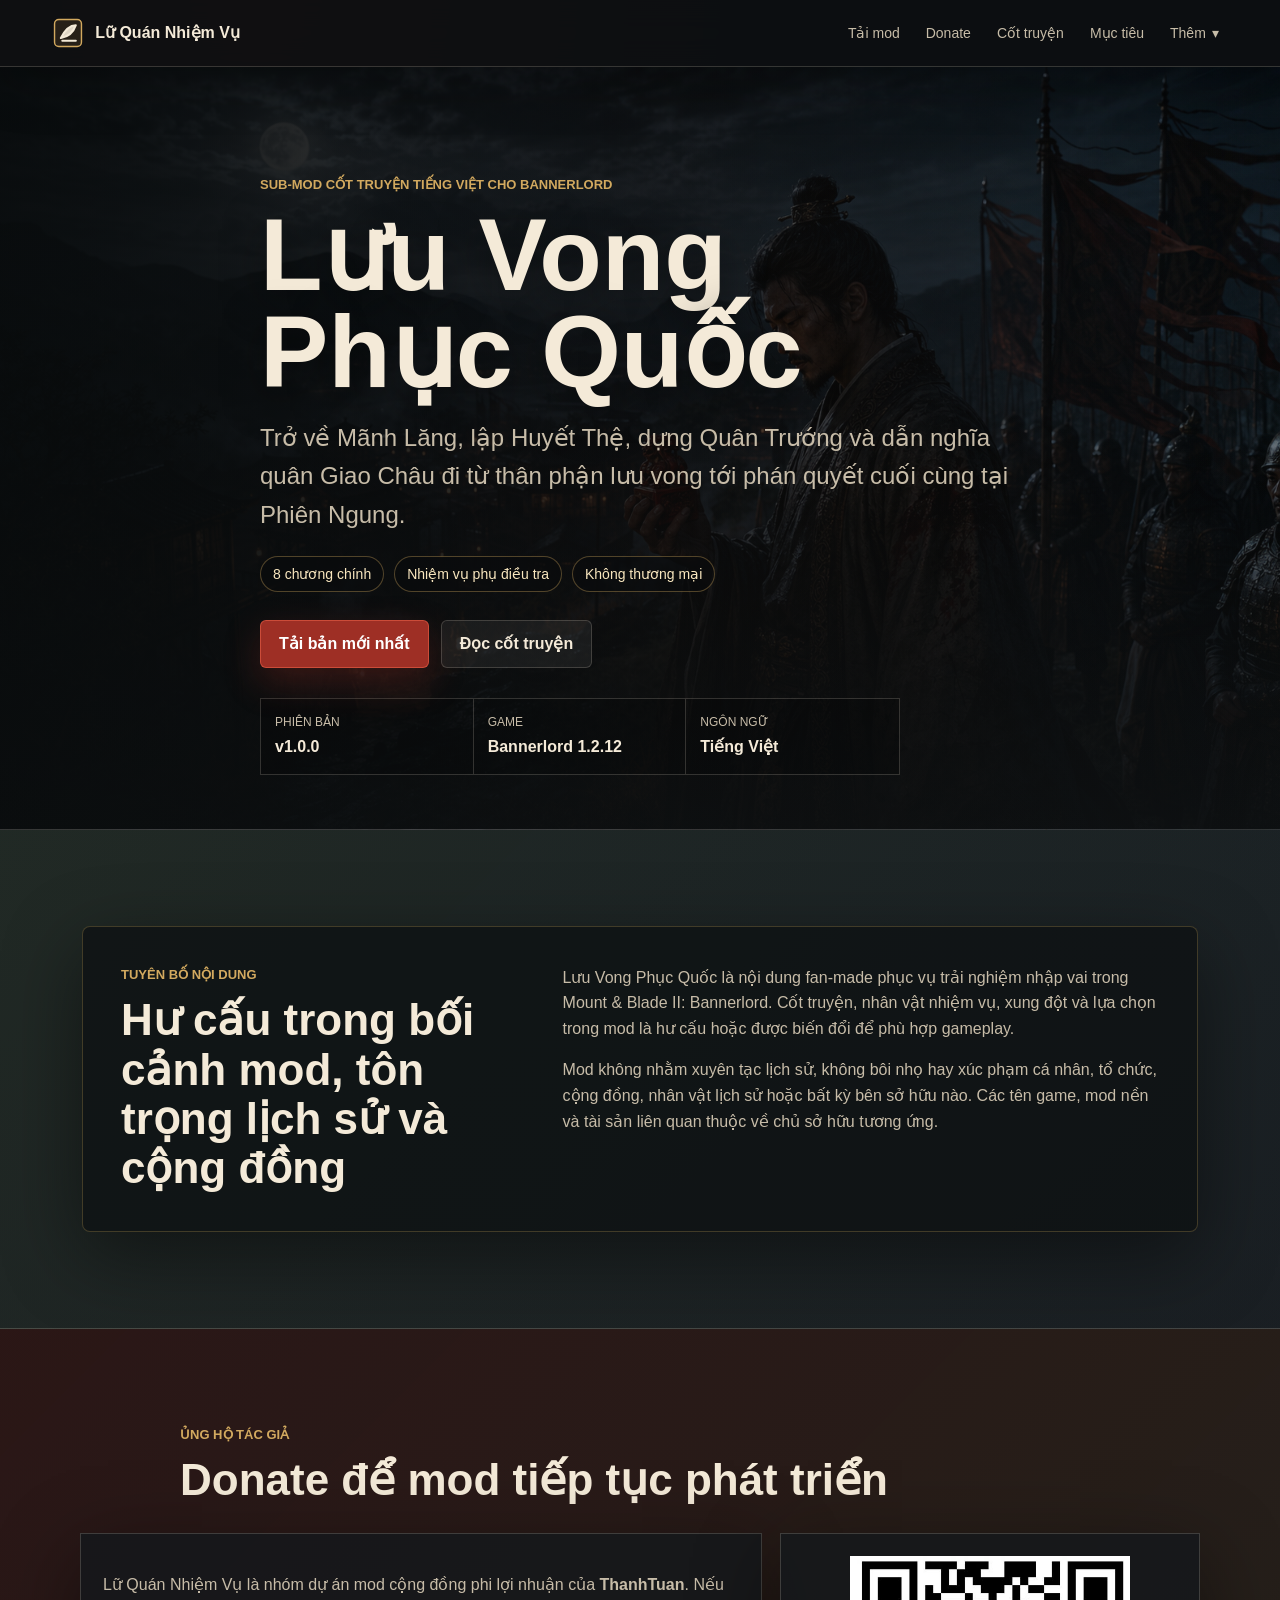
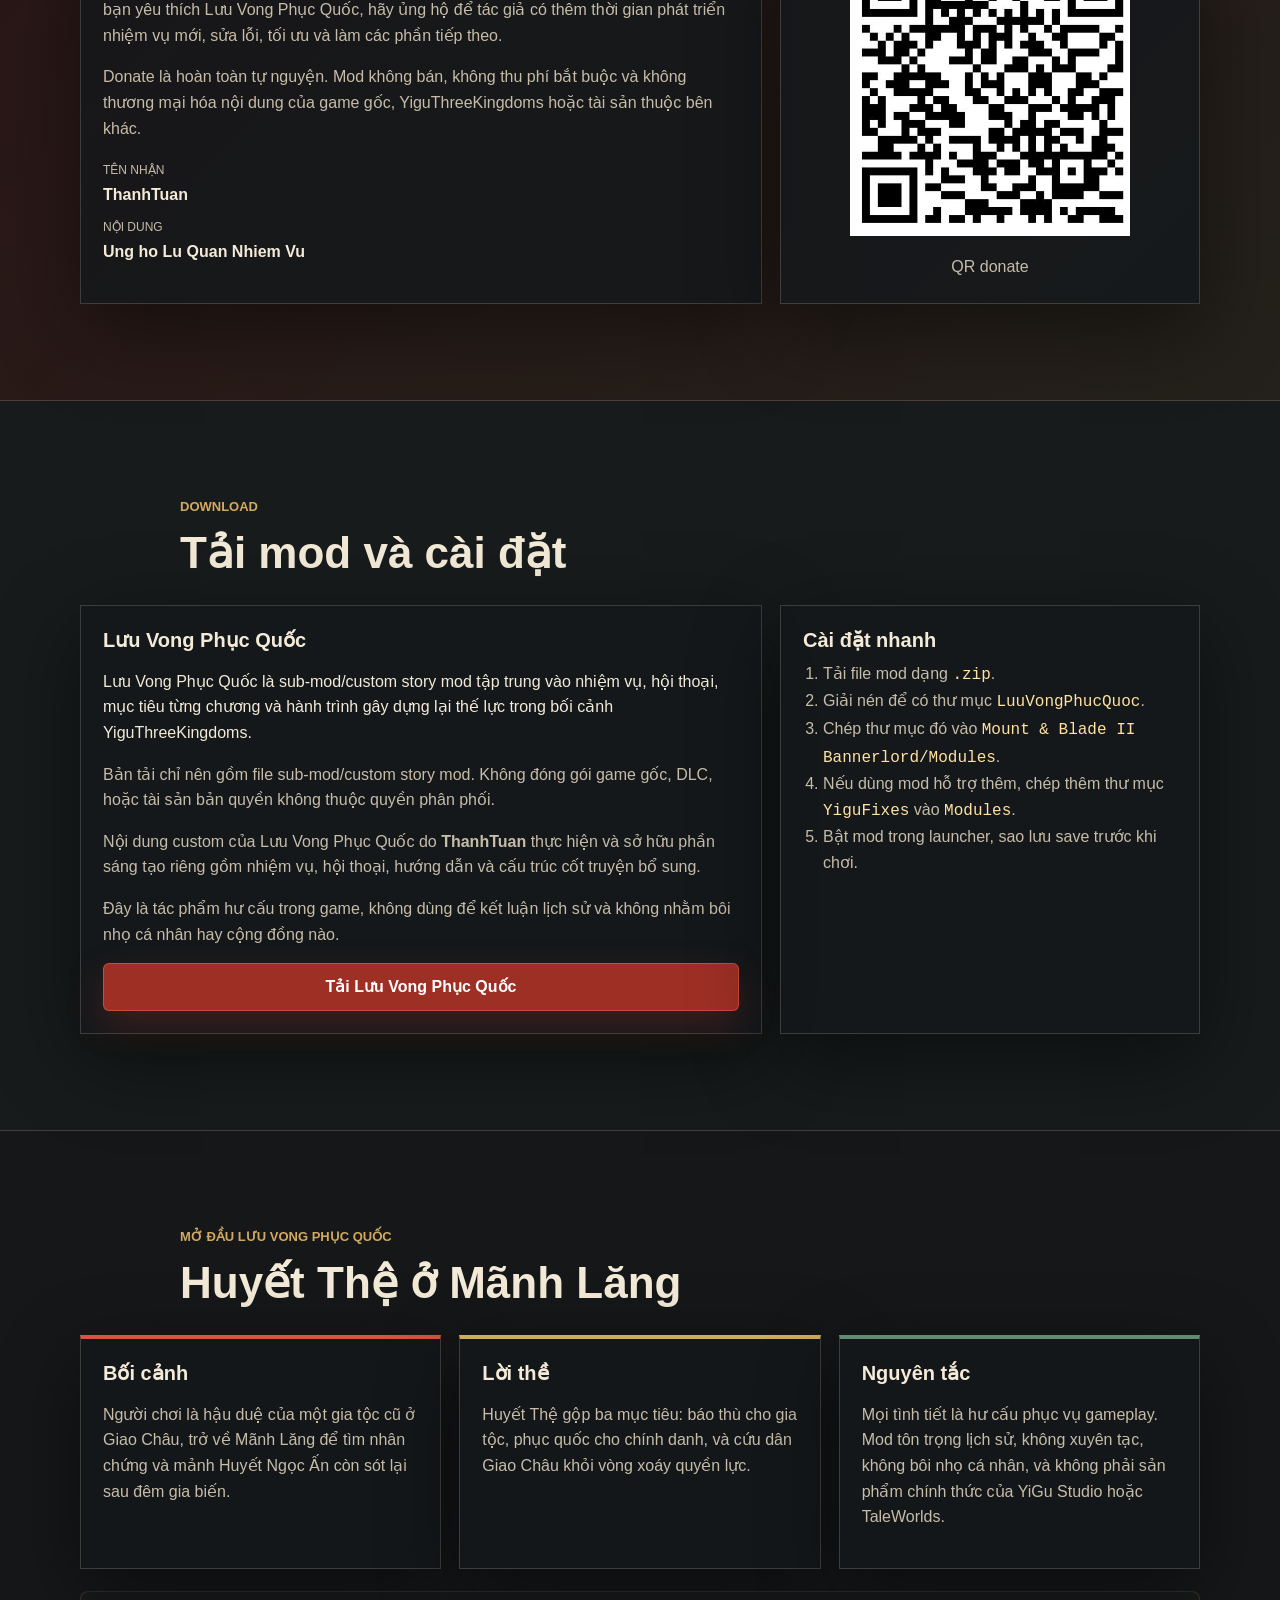
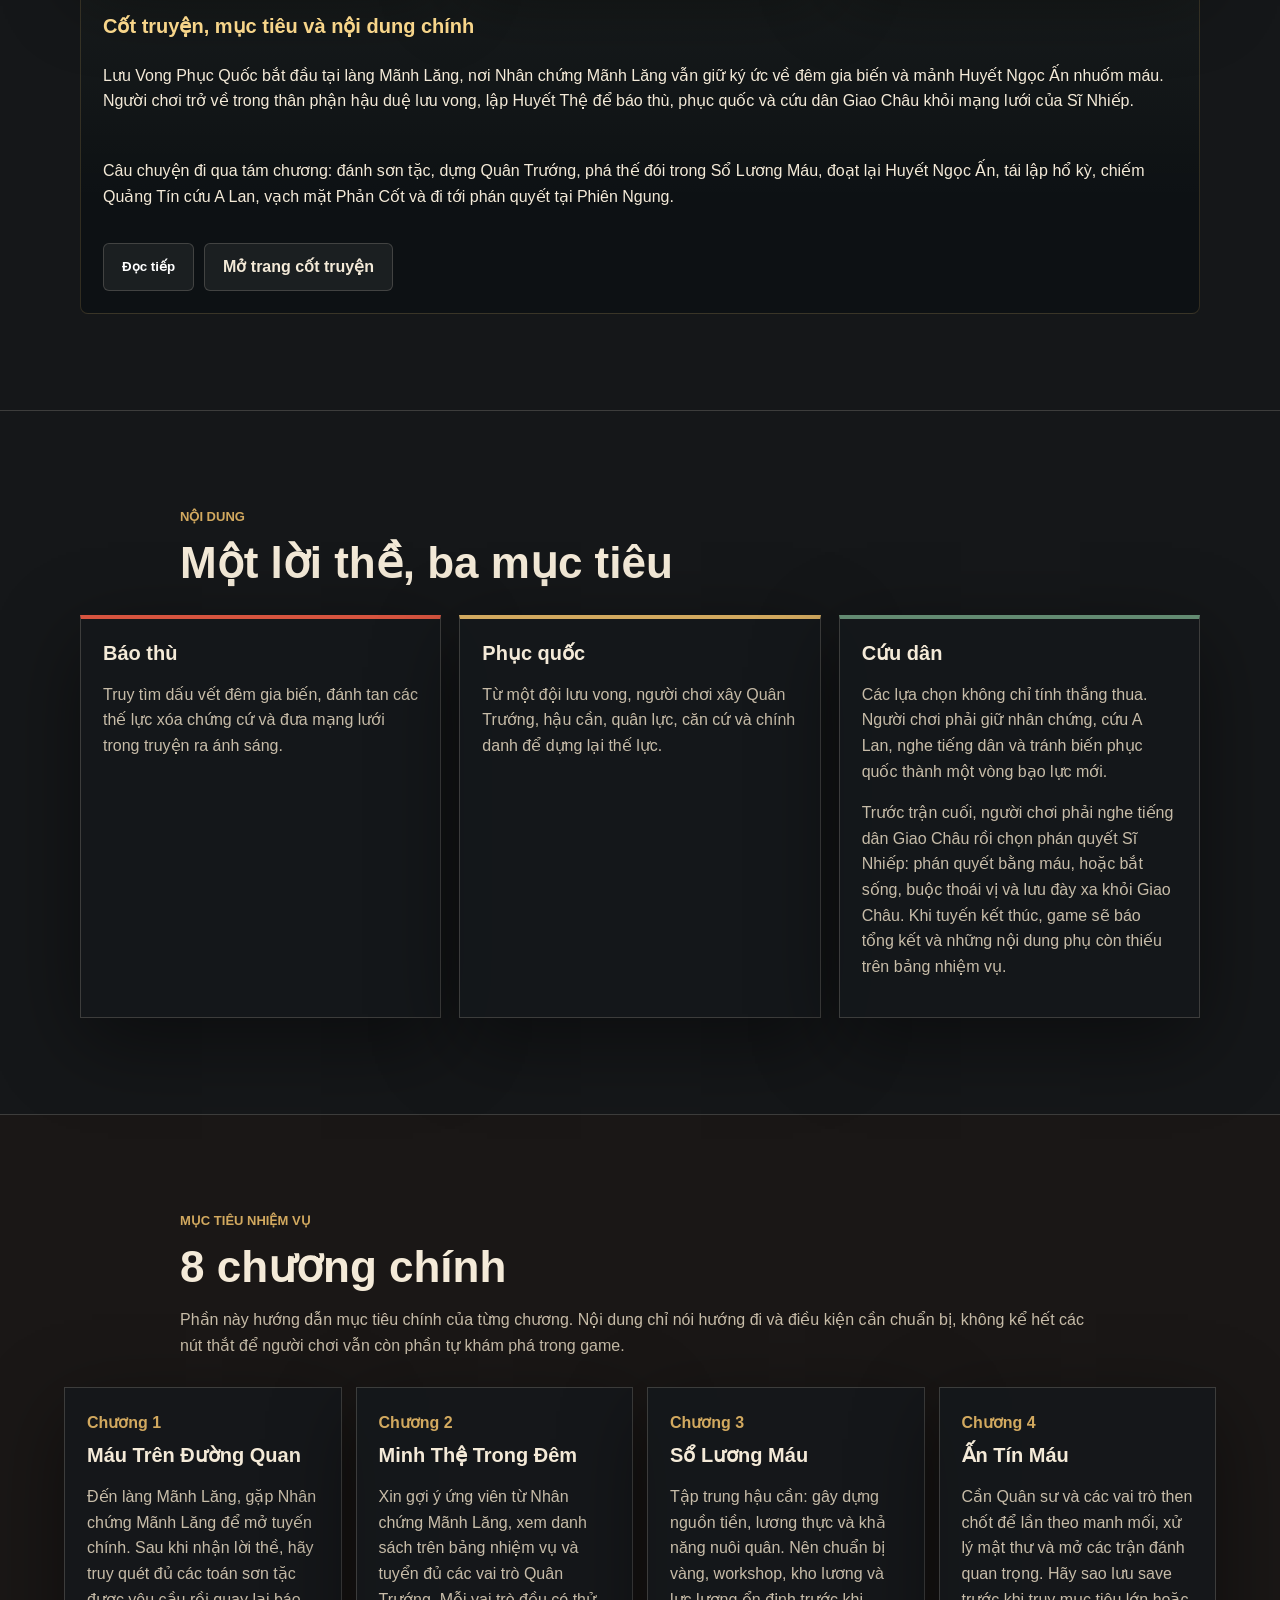
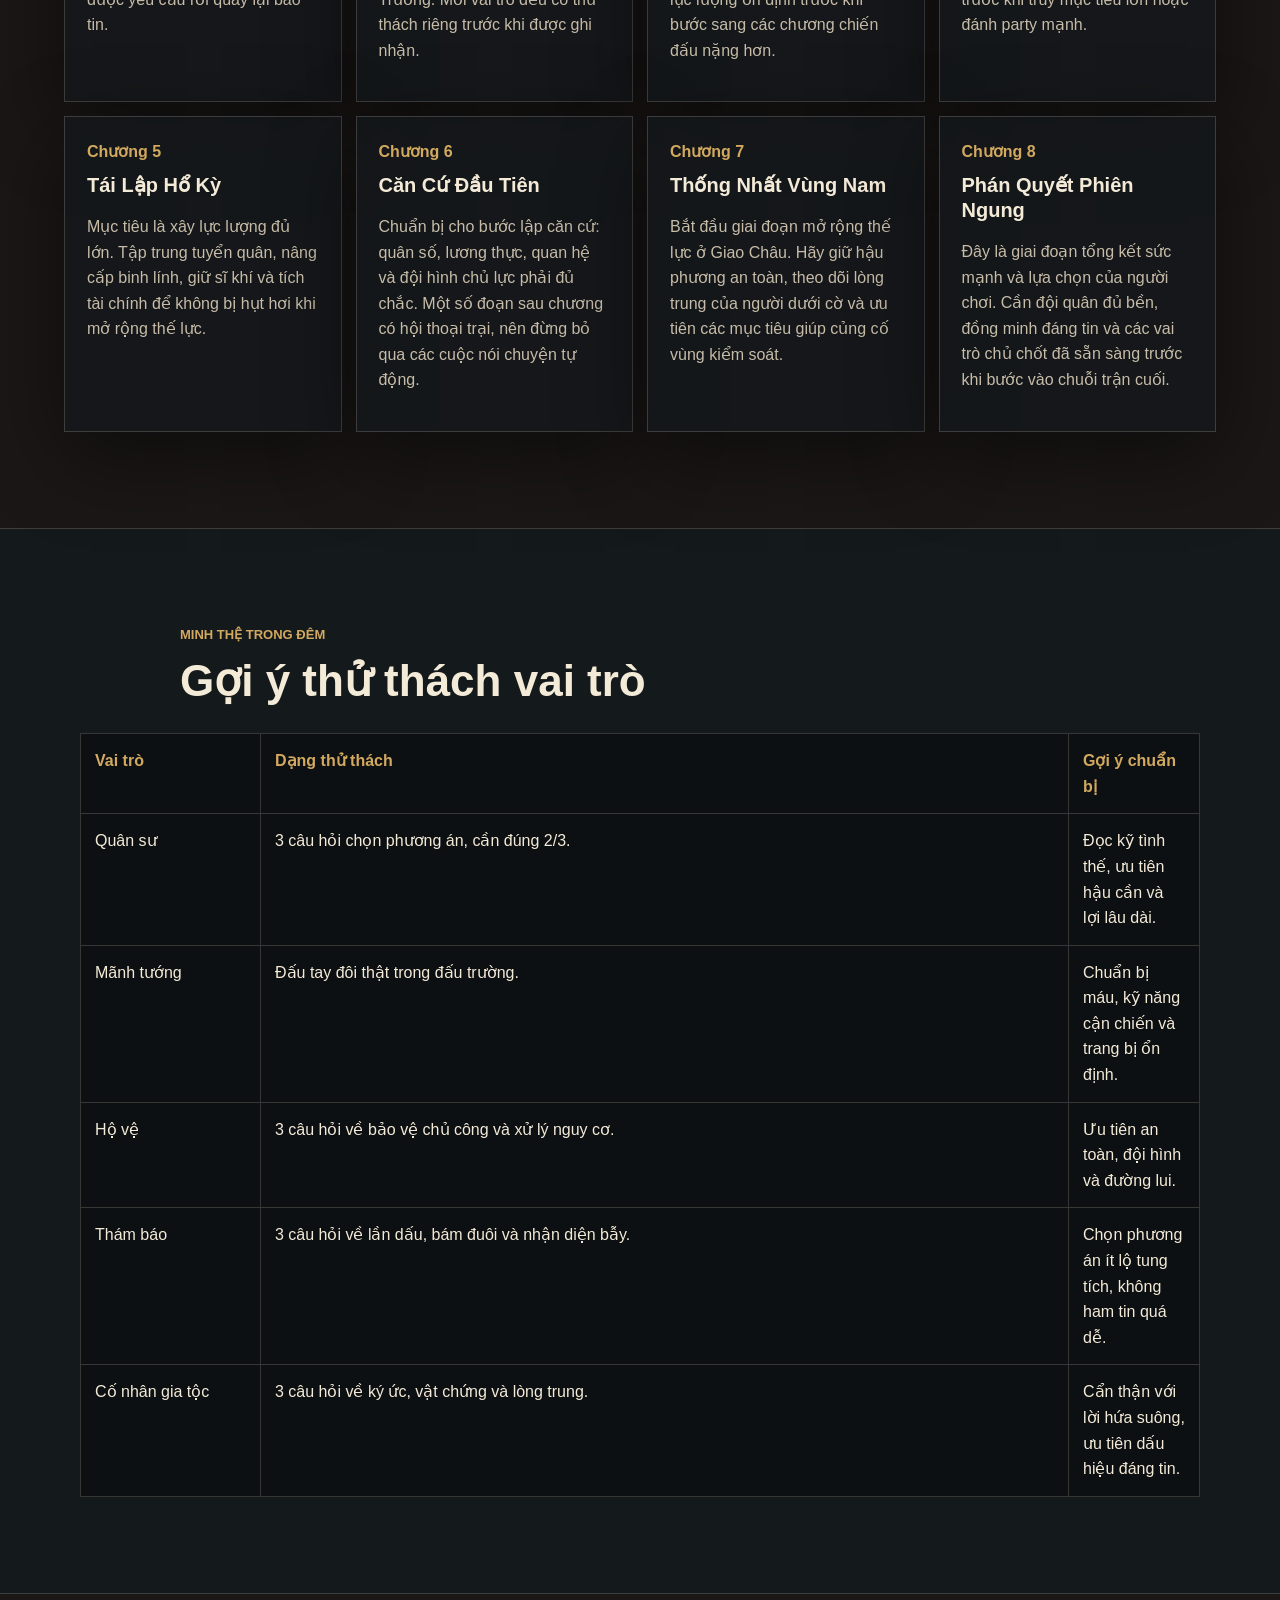
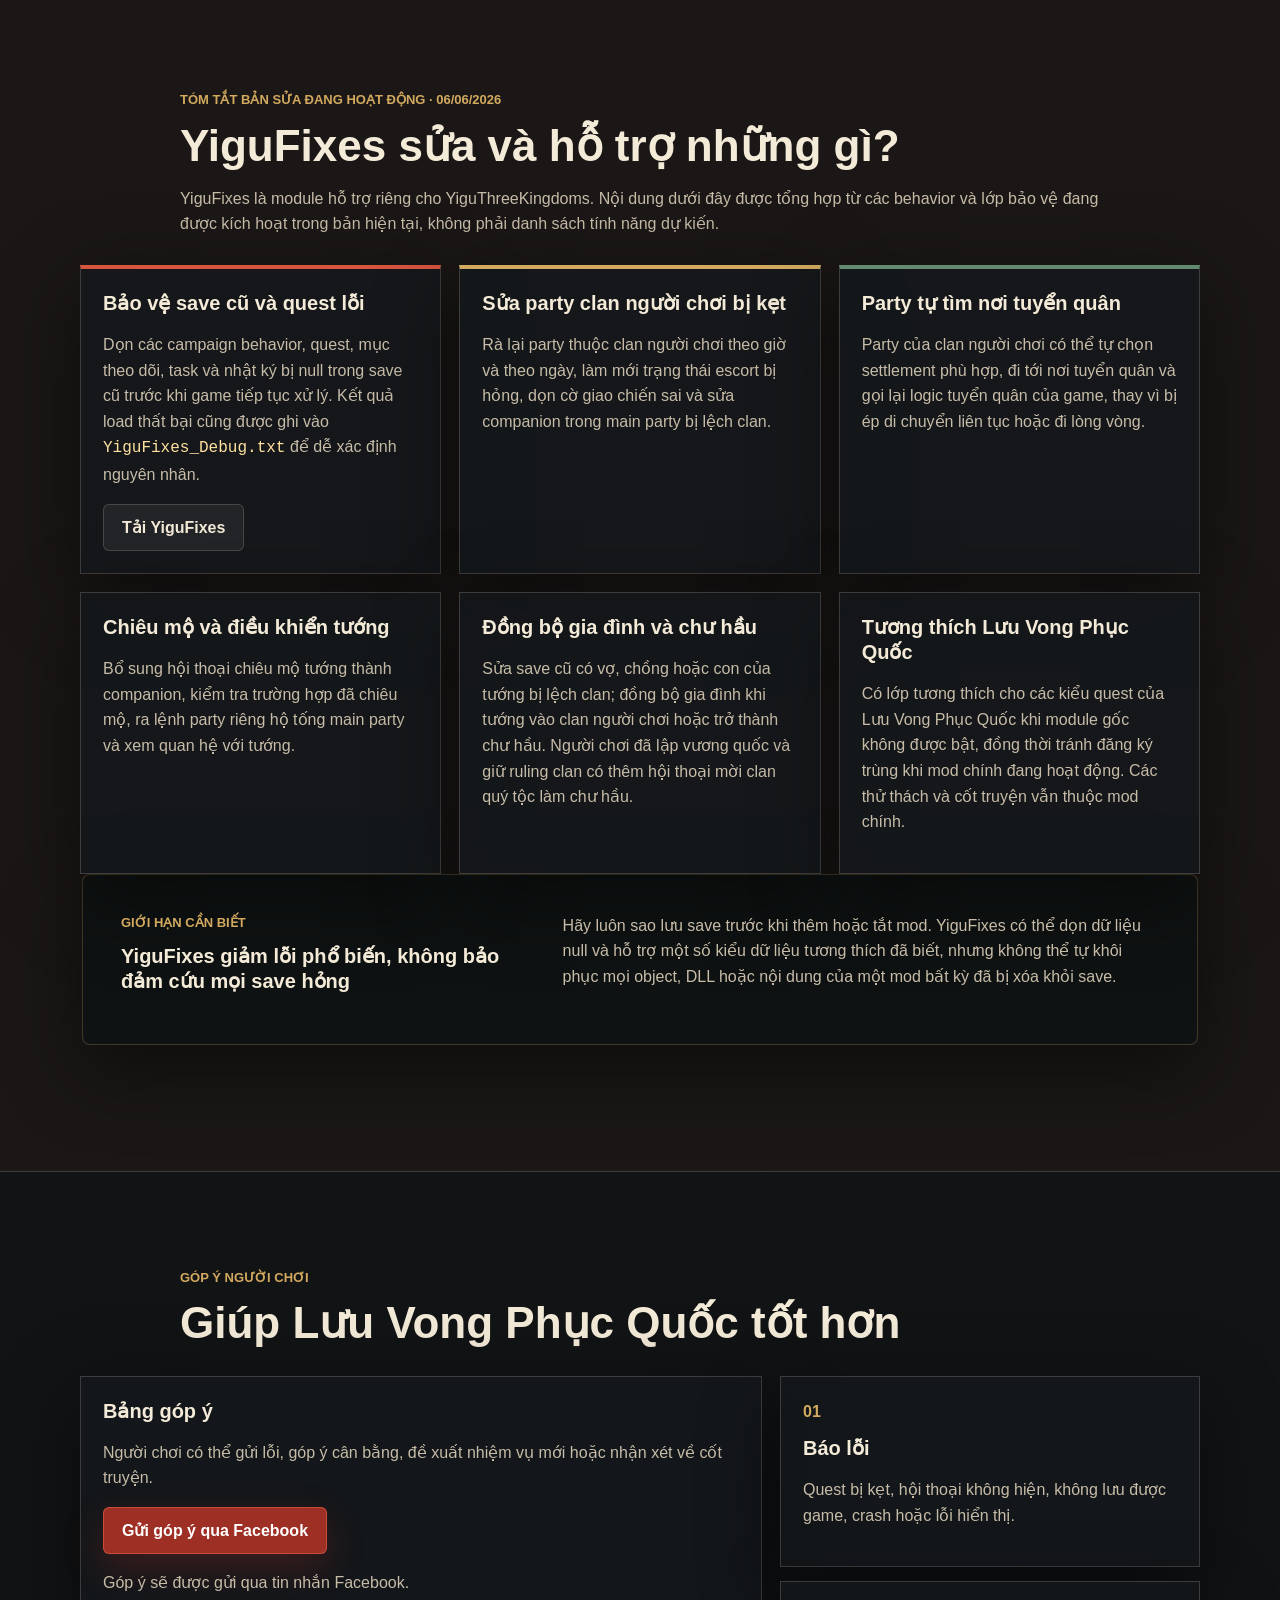
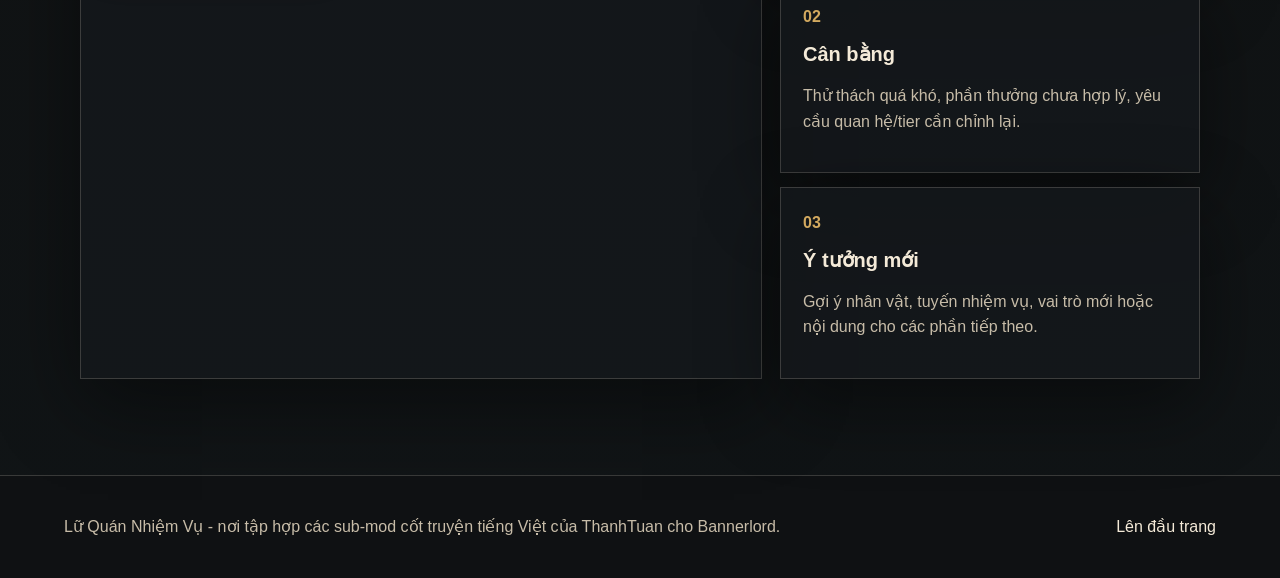
==== commit 24fee45b: "Add files via upload" ====
--- a/index.html
+++ b/index.html
@@ -30,7 +30,7 @@
         <div class="nav-more-menu" id="nav-more-menu">
           <a href="#roles">Vai trò</a>
           <a href="#submod">Sub-mod</a>
-          <a href="#support-mods">Mod hỗ trợ</a>
+          <a href="#support-mods">YiguFixes</a>
           <a href="#feedback">Góp ý</a>
         </div>
       </div>
@@ -372,29 +372,67 @@
 
     <section id="support-mods" class="band guide-band">
       <div class="section-heading">
-        <p class="eyebrow">Mod khác</p>
-        <h2>Mod hỗ trợ thêm: YiguFixes</h2>
+        <p class="eyebrow">Tóm tắt bản sửa đang hoạt động · 06/06/2026</p>
+        <h2>YiguFixes sửa và hỗ trợ những gì?</h2>
+        <p class="muted">
+          YiguFixes là module hỗ trợ riêng cho YiguThreeKingdoms. Nội dung dưới đây được tổng hợp từ các behavior
+          và lớp bảo vệ đang được kích hoạt trong bản hiện tại, không phải danh sách tính năng dự kiến.
+        </p>
       </div>
       <div class="story-grid">
         <article>
-          <h3>Ổn định chiến dịch</h3>
-          <p>YiguFixes hỗ trợ fix lag bản đồ, hạn chế một số hành vi AI gây nặng máy và giúp chiến dịch ổn định hơn khi chơi lâu.</p>
+          <h3>Bảo vệ save cũ và quest lỗi</h3>
+          <p>
+            Dọn các campaign behavior, quest, mục theo dõi, task và nhật ký bị null trong save cũ trước khi game tiếp tục xử lý.
+            Kết quả load thất bại cũng được ghi vào <code>YiguFixes_Debug.txt</code> để dễ xác định nguyên nhân.
+          </p>
           <a class="button secondary" data-yigufixes-download-link href="#">Tải YiguFixes</a>
         </article>
         <article>
-          <h3>Chiêu mộ thành đồng hành</h3>
-          <p>
-            Mod này hỗ trợ chiêu mộ bất kỳ tướng nào người chơi yêu thích thành đồng hành, giúp bạn tự xây dựng
-            đội hình theo ý muốn.
-          </p>
-        </article>
-        <article>
-          <h3>Tương thích với cốt truyện</h3>
-          <p>
-            Khi dùng cùng Lưu Vong Phục Quốc, YiguFixes giúp tránh trùng một số dòng chiêu mộ dự phòng.
-            Tuy vậy các thử thách vai trò của Lưu Vong Phục Quốc vẫn được áp dụng cho tuyến nhiệm vụ chính.
-          </p>
-        </article>
+          <h3>Sửa party clan người chơi bị kẹt</h3>
+          <p>
+            Rà lại party thuộc clan người chơi theo giờ và theo ngày, làm mới trạng thái escort bị hỏng,
+            dọn cờ giao chiến sai và sửa companion trong main party bị lệch clan.
+          </p>
+        </article>
+        <article>
+          <h3>Party tự tìm nơi tuyển quân</h3>
+          <p>
+            Party của clan người chơi có thể tự chọn settlement phù hợp, đi tới nơi tuyển quân và gọi lại logic tuyển quân
+            của game, thay vì bị ép di chuyển liên tục hoặc đi lòng vòng.
+          </p>
+        </article>
+        <article>
+          <h3>Chiêu mộ và điều khiển tướng</h3>
+          <p>
+            Bổ sung hội thoại chiêu mộ tướng thành companion, kiểm tra trường hợp đã chiêu mộ,
+            ra lệnh party riêng hộ tống main party và xem quan hệ với tướng.
+          </p>
+        </article>
+        <article>
+          <h3>Đồng bộ gia đình và chư hầu</h3>
+          <p>
+            Sửa save cũ có vợ, chồng hoặc con của tướng bị lệch clan; đồng bộ gia đình khi tướng vào clan người chơi
+            hoặc trở thành chư hầu. Người chơi đã lập vương quốc và giữ ruling clan có thêm hội thoại mời clan quý tộc làm chư hầu.
+          </p>
+        </article>
+        <article>
+          <h3>Tương thích Lưu Vong Phục Quốc</h3>
+          <p>
+            Có lớp tương thích cho các kiểu quest của Lưu Vong Phục Quốc khi module gốc không được bật,
+            đồng thời tránh đăng ký trùng khi mod chính đang hoạt động. Các thử thách và cốt truyện vẫn thuộc mod chính.
+          </p>
+        </article>
+      </div>
+      <div class="notice-panel compact">
+        <div>
+          <p class="eyebrow">Giới hạn cần biết</p>
+          <h3>YiguFixes giảm lỗi phổ biến, không bảo đảm cứu mọi save hỏng</h3>
+        </div>
+        <p>
+          Hãy luôn sao lưu save trước khi thêm hoặc tắt mod. YiguFixes có thể dọn dữ liệu null và hỗ trợ một số kiểu dữ liệu
+          tương thích đã biết, nhưng không thể tự khôi phục mọi object, DLL hoặc nội dung của một mod bất kỳ đã bị xóa khỏi save.
+        </p>
       </div>
     </section>
 
--- a/styles.css
+++ b/styles.css
@@ -103,6 +103,60 @@
   color: var(--ink);
 }
 
+.nav-more {
+  position: relative;
+}
+
+.nav-more-button {
+  display: inline-flex;
+  align-items: center;
+  gap: 6px;
+  padding: 8px 10px;
+  border: 0;
+  background: transparent;
+  color: var(--muted);
+  font: inherit;
+  font-size: 14px;
+  cursor: pointer;
+}
+
+.nav-more-button:hover,
+.nav-more.open .nav-more-button {
+  color: var(--ink);
+}
+
+.nav-more-menu {
+  position: absolute;
+  top: calc(100% + 8px);
+  right: 0;
+  z-index: 20;
+  display: none;
+  min-width: 190px;
+  padding: 8px;
+  border: 1px solid var(--line);
+  border-radius: 8px;
+  background: rgba(12, 15, 17, 0.96);
+  box-shadow: var(--shadow);
+}
+
+.nav-more:hover .nav-more-menu,
+.nav-more:focus-within .nav-more-menu,
+.nav-more.open .nav-more-menu {
+  display: grid;
+  gap: 2px;
+}
+
+.nav-more-menu a {
+  display: block;
+  padding: 10px 12px;
+  border-radius: 6px;
+  white-space: nowrap;
+}
+
+.nav-more-menu a:hover {
+  background: rgba(244, 234, 216, 0.08);
+}
+
 .hero {
   position: relative;
   min-height: 86vh;
@@ -467,6 +521,21 @@
     justify-content: flex-start;
   }
 
+  .nav-more {
+    width: 100%;
+  }
+
+  .nav-more-button {
+    width: 100%;
+    justify-content: space-between;
+  }
+
+  .nav-more-menu {
+    position: static;
+    width: 100%;
+    margin-top: 4px;
+  }
+
   .release-strip,
   .chapter-list {
     grid-template-columns: 1fr;
@@ -476,5 +545,268 @@
     min-height: 92vh;
   }
 }
+
+/* 2026-06-04 content polish */
+body {
+  background:
+    radial-gradient(circle at 20% 0%, rgba(158, 47, 37, 0.2), transparent 32rem),
+    linear-gradient(180deg, #111416 0%, #15100d 48%, #101416 100%);
+}
+
+.site-header {
+  box-shadow: 0 18px 50px rgba(0, 0, 0, 0.24);
+}
+
+.hero {
+  min-height: 82vh;
+  align-items: center;
+  background:
+    linear-gradient(90deg, rgba(10, 12, 13, 0.82), rgba(18, 12, 10, 0.55), rgba(15, 18, 19, 0.22)),
+    linear-gradient(180deg, rgba(0, 0, 0, 0.04), rgba(0, 0, 0, 0.42)),
+    url("assets/hero.png");
+  background-size: cover;
+  background-position: center;
+}
+
+.hero-copy {
+  max-width: 860px;
+  padding-top: clamp(96px, 12vh, 150px);
+}
+
+.hero h1 {
+  max-width: 920px;
+  font-size: clamp(46px, 8vw, 104px);
+  line-height: 0.95;
+  text-wrap: balance;
+  text-shadow: 0 10px 40px rgba(0, 0, 0, 0.5);
+}
+
+.lead {
+  max-width: 760px;
+  font-size: clamp(18px, 2.1vw, 24px);
+}
+
+.hero-badges {
+  display: flex;
+  flex-wrap: wrap;
+  gap: 10px;
+  margin: 22px 0 0;
+}
+
+.hero-badges span {
+  display: inline-flex;
+  align-items: center;
+  min-height: 34px;
+  padding: 6px 12px;
+  border: 1px solid rgba(210, 169, 95, 0.36);
+  border-radius: 999px;
+  background: rgba(10, 12, 13, 0.58);
+  color: #f9e7bf;
+  font-size: 14px;
+}
+
+.button {
+  border-radius: 6px;
+  font-weight: 700;
+  letter-spacing: 0;
+}
+
+.button.primary {
+  box-shadow: 0 14px 36px rgba(158, 47, 37, 0.3);
+}
+
+.band {
+  padding-top: clamp(54px, 8vw, 96px);
+  padding-bottom: clamp(54px, 8vw, 96px);
+}
+
+.notice-band {
+  background: linear-gradient(135deg, rgba(99, 139, 114, 0.18), rgba(64, 92, 117, 0.16));
+}
+
+.donate-top {
+  background:
+    linear-gradient(135deg, rgba(158, 47, 37, 0.2), rgba(210, 169, 95, 0.11)),
+    rgba(15, 17, 19, 0.92);
+}
+
+#donate-archive {
+  display: none;
+}
+
+.notice-panel {
+  width: min(1120px, calc(100% - 36px));
+  margin: 0 auto;
+  display: grid;
+  grid-template-columns: minmax(240px, 0.8fr) minmax(0, 1.2fr);
+  gap: clamp(20px, 4vw, 44px);
+  padding: clamp(22px, 4vw, 38px);
+  border: 1px solid rgba(210, 169, 95, 0.26);
+  border-radius: 8px;
+  background: rgba(13, 17, 18, 0.78);
+  box-shadow: var(--shadow);
+}
+
+.notice-panel.compact {
+  margin-bottom: 30px;
+}
+
+.notice-panel h2,
+.notice-panel h3 {
+  margin-top: 0;
+}
+
+.notice-copy p,
+.notice-panel > p {
+  margin-top: 0;
+  color: var(--muted);
+}
+
+.story-full article {
+  padding: 22px;
+  border: 1px solid rgba(210, 169, 95, 0.18);
+  border-radius: 8px;
+  background:
+    linear-gradient(180deg, rgba(244, 234, 216, 0.045), transparent 210px),
+    rgba(12, 16, 18, 0.72);
+}
+
+.story-full {
+  width: min(1120px, 100%);
+  margin: 22px auto 0;
+}
+
+.story-full#story-block {
+  clear: both;
+}
+
+.story-full h3 {
+  color: #f7d58a;
+}
+
+.story-preview {
+  display: grid;
+  gap: 12px;
+}
+
+.story-actions {
+  display: flex;
+  flex-wrap: wrap;
+  gap: 10px;
+  margin-top: 18px;
+}
+
+.story-page .story-full article {
+  max-width: 980px;
+  margin: 0 auto;
+}
+
+.objective-grid {
+  display: grid;
+  grid-template-columns: repeat(3, minmax(0, 1fr));
+  gap: 14px;
+  margin: 22px 0 30px;
+}
+
+.objective-grid section {
+  padding: 18px;
+  border: 1px solid rgba(244, 234, 216, 0.14);
+  border-radius: 8px;
+  background: rgba(255, 255, 255, 0.035);
+}
+
+.objective-grid span {
+  display: block;
+  margin-bottom: 8px;
+  color: #f7d58a;
+  font-weight: 700;
+}
+
+.objective-grid p {
+  margin: 0;
+  color: var(--muted);
+}
+
+.chapter-list article,
+.story-grid article {
+  transition: transform 160ms ease, border-color 160ms ease, background 160ms ease;
+}
+
+.chapter-list article:hover,
+.story-grid article:hover {
+  transform: translateY(-3px);
+  border-color: rgba(210, 169, 95, 0.34);
+  background: rgba(24, 28, 30, 0.88);
+}
+
+.story-timeline {
+  list-style: none;
+  padding: 0;
+  margin: 22px 0 32px;
+  display: grid;
+  gap: 12px;
+  counter-reset: story-step;
+}
+
+.story-timeline li {
+  counter-increment: story-step;
+  position: relative;
+  padding: 16px 18px 16px 58px;
+  border: 1px solid rgba(244, 234, 216, 0.14);
+  border-radius: 8px;
+  background: rgba(255, 255, 255, 0.035);
+}
+
+.story-timeline li::before {
+  content: counter(story-step);
+  position: absolute;
+  left: 16px;
+  top: 18px;
+  width: 28px;
+  height: 28px;
+  display: grid;
+  place-items: center;
+  border-radius: 50%;
+  background: var(--red);
+  color: white;
+  font-weight: 700;
+  font-size: 14px;
+}
+
+.story-timeline strong {
+  display: block;
+  color: #f7d58a;
+}
+
+.story-timeline p {
+  margin: 4px 0 0;
+  color: var(--muted);
+}
+
+@media (max-width: 900px) {
+  .notice-panel,
+  .objective-grid {
+    grid-template-columns: 1fr;
+  }
+
+  .hero {
+    align-items: end;
+  }
+}
+
+@media (max-width: 560px) {
+  .hero h1 {
+    font-size: 42px;
+  }
+
+  .hero-badges span {
+    width: 100%;
+    justify-content: center;
+  }
+
+  .story-timeline li {
+    padding-left: 52px;
+  }
+}
 
 
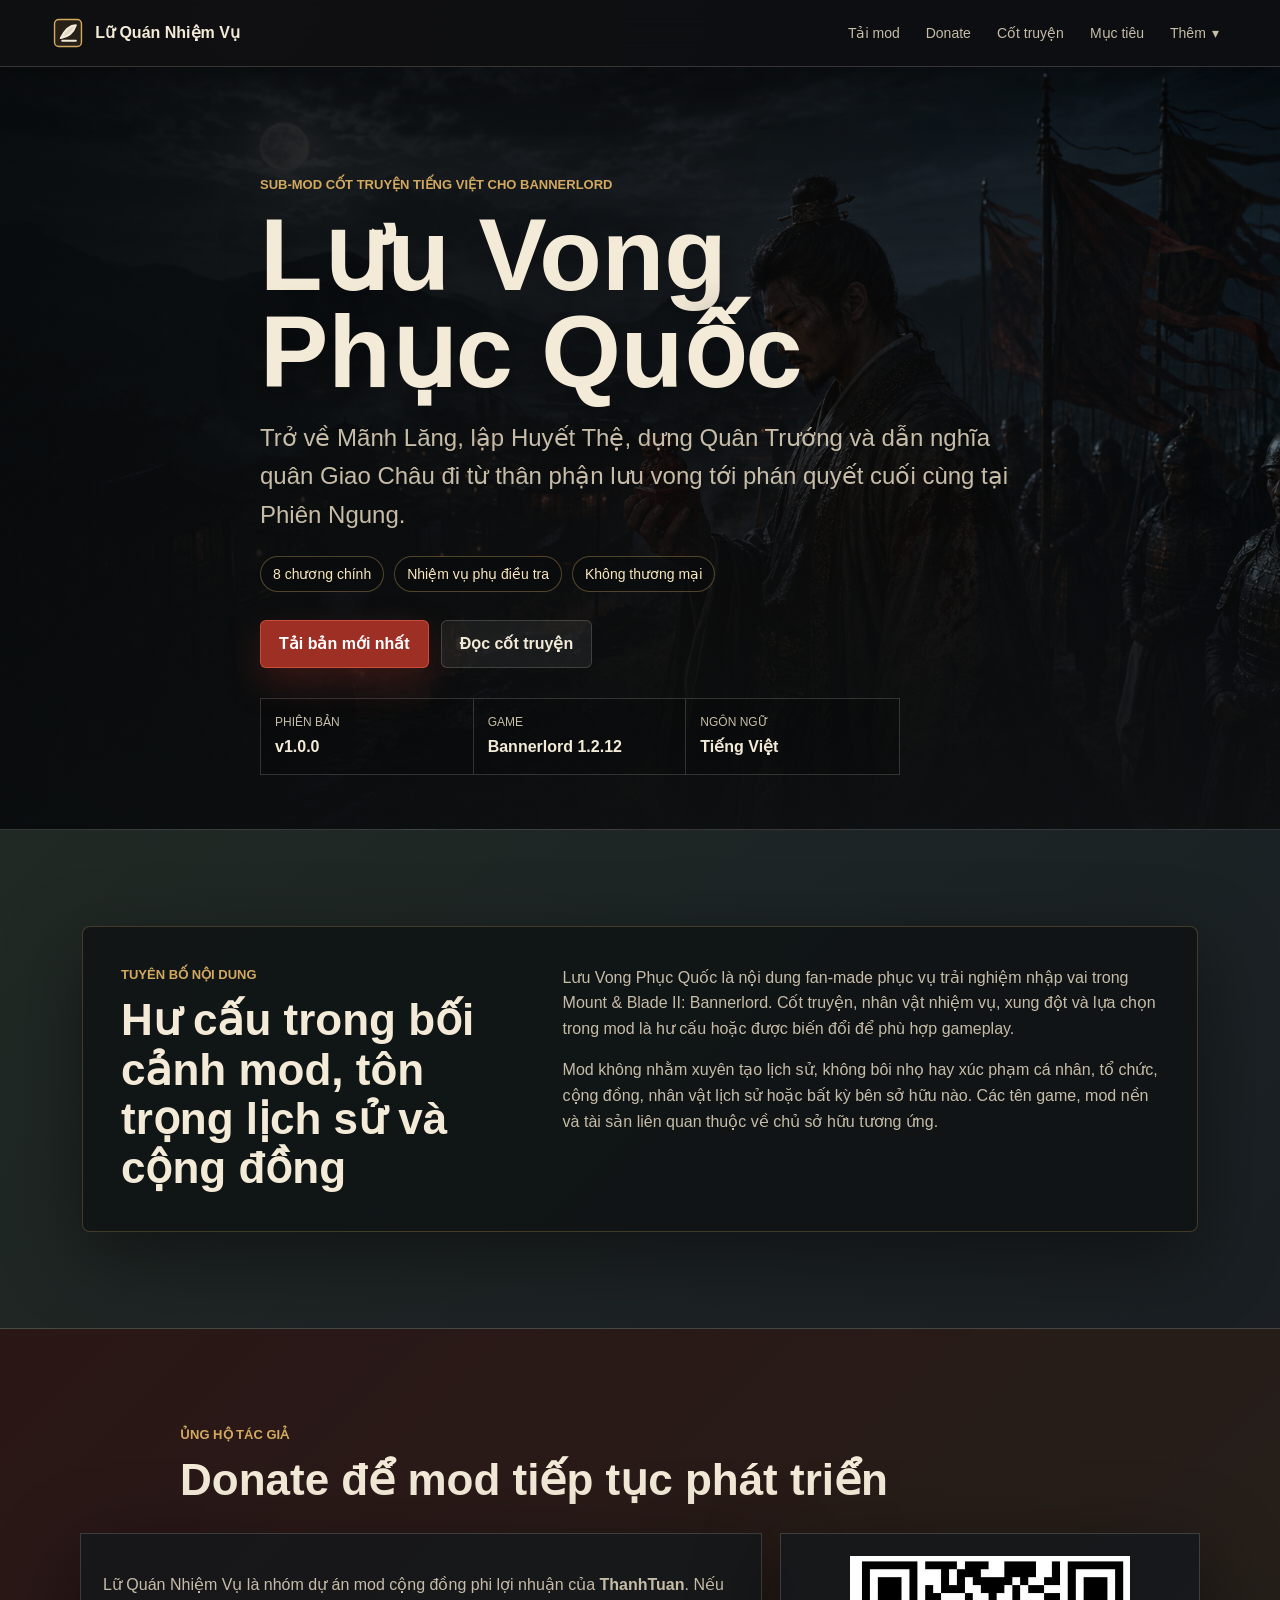
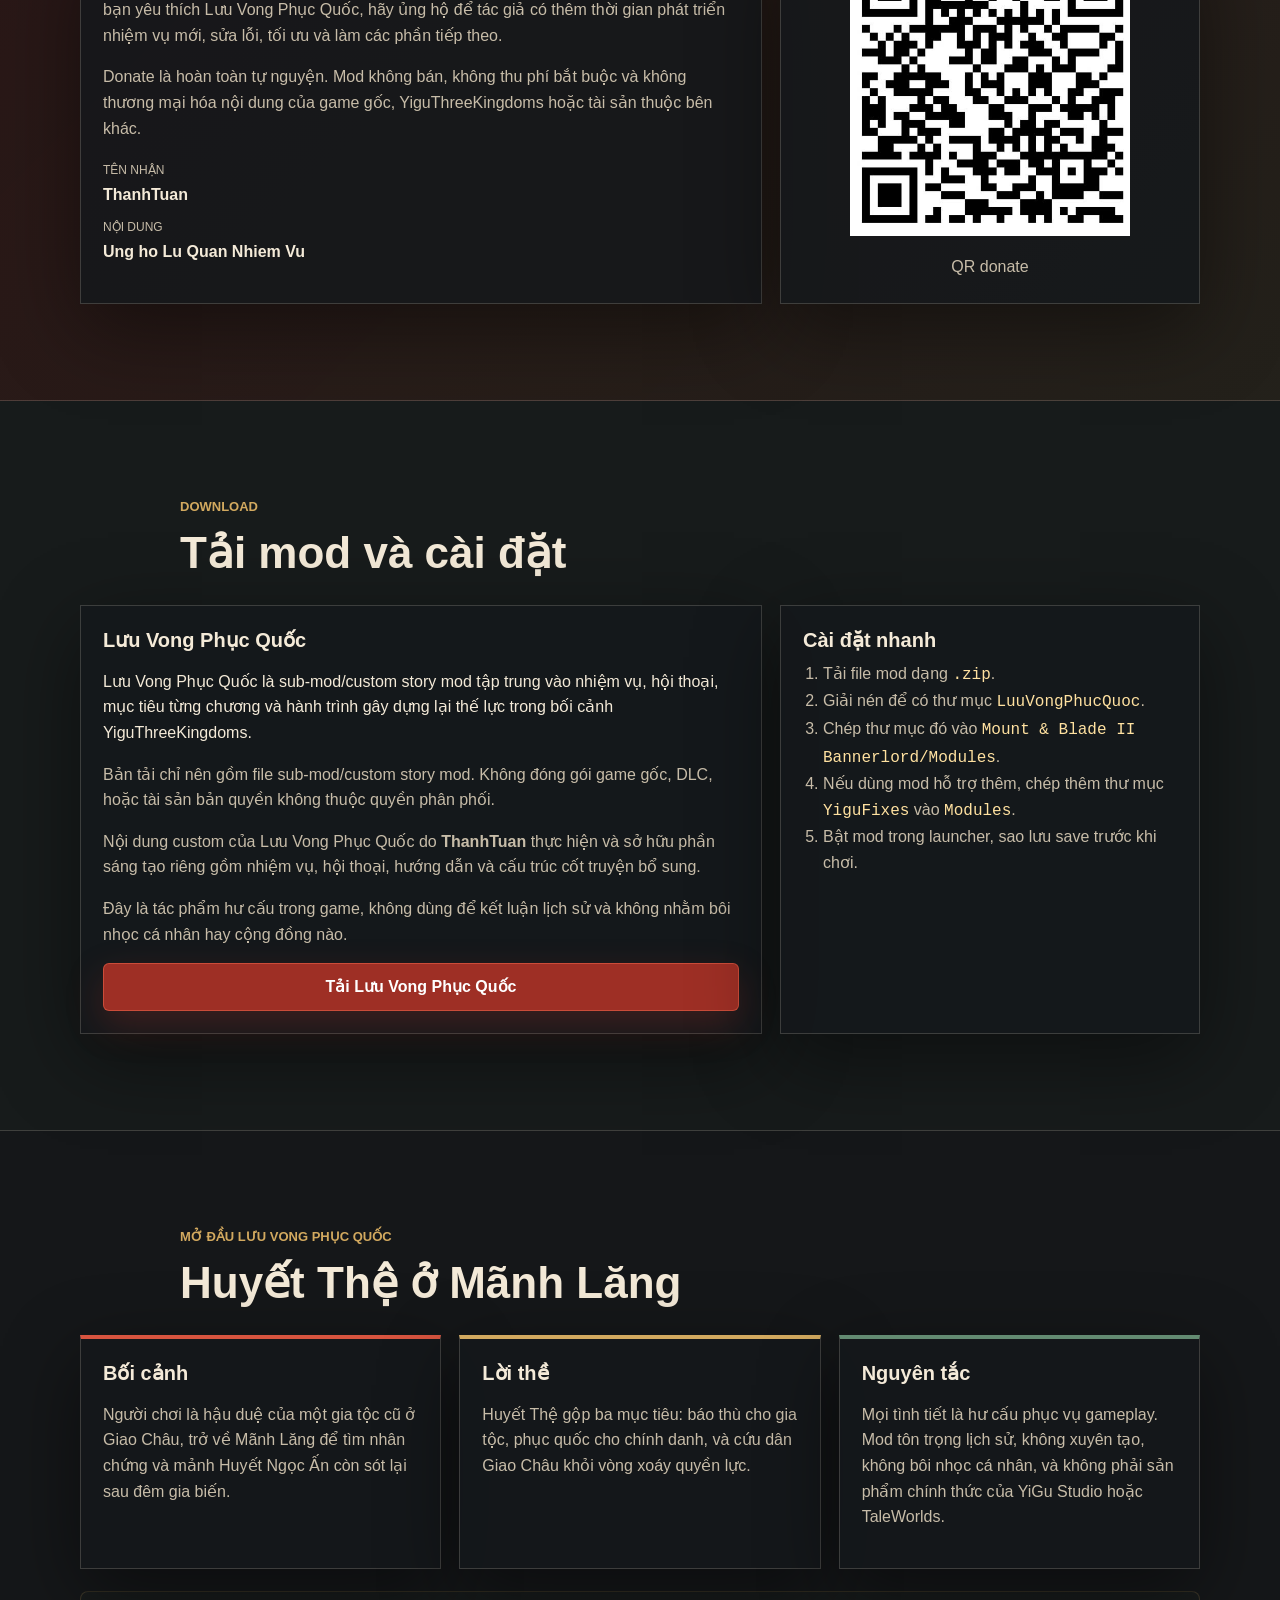
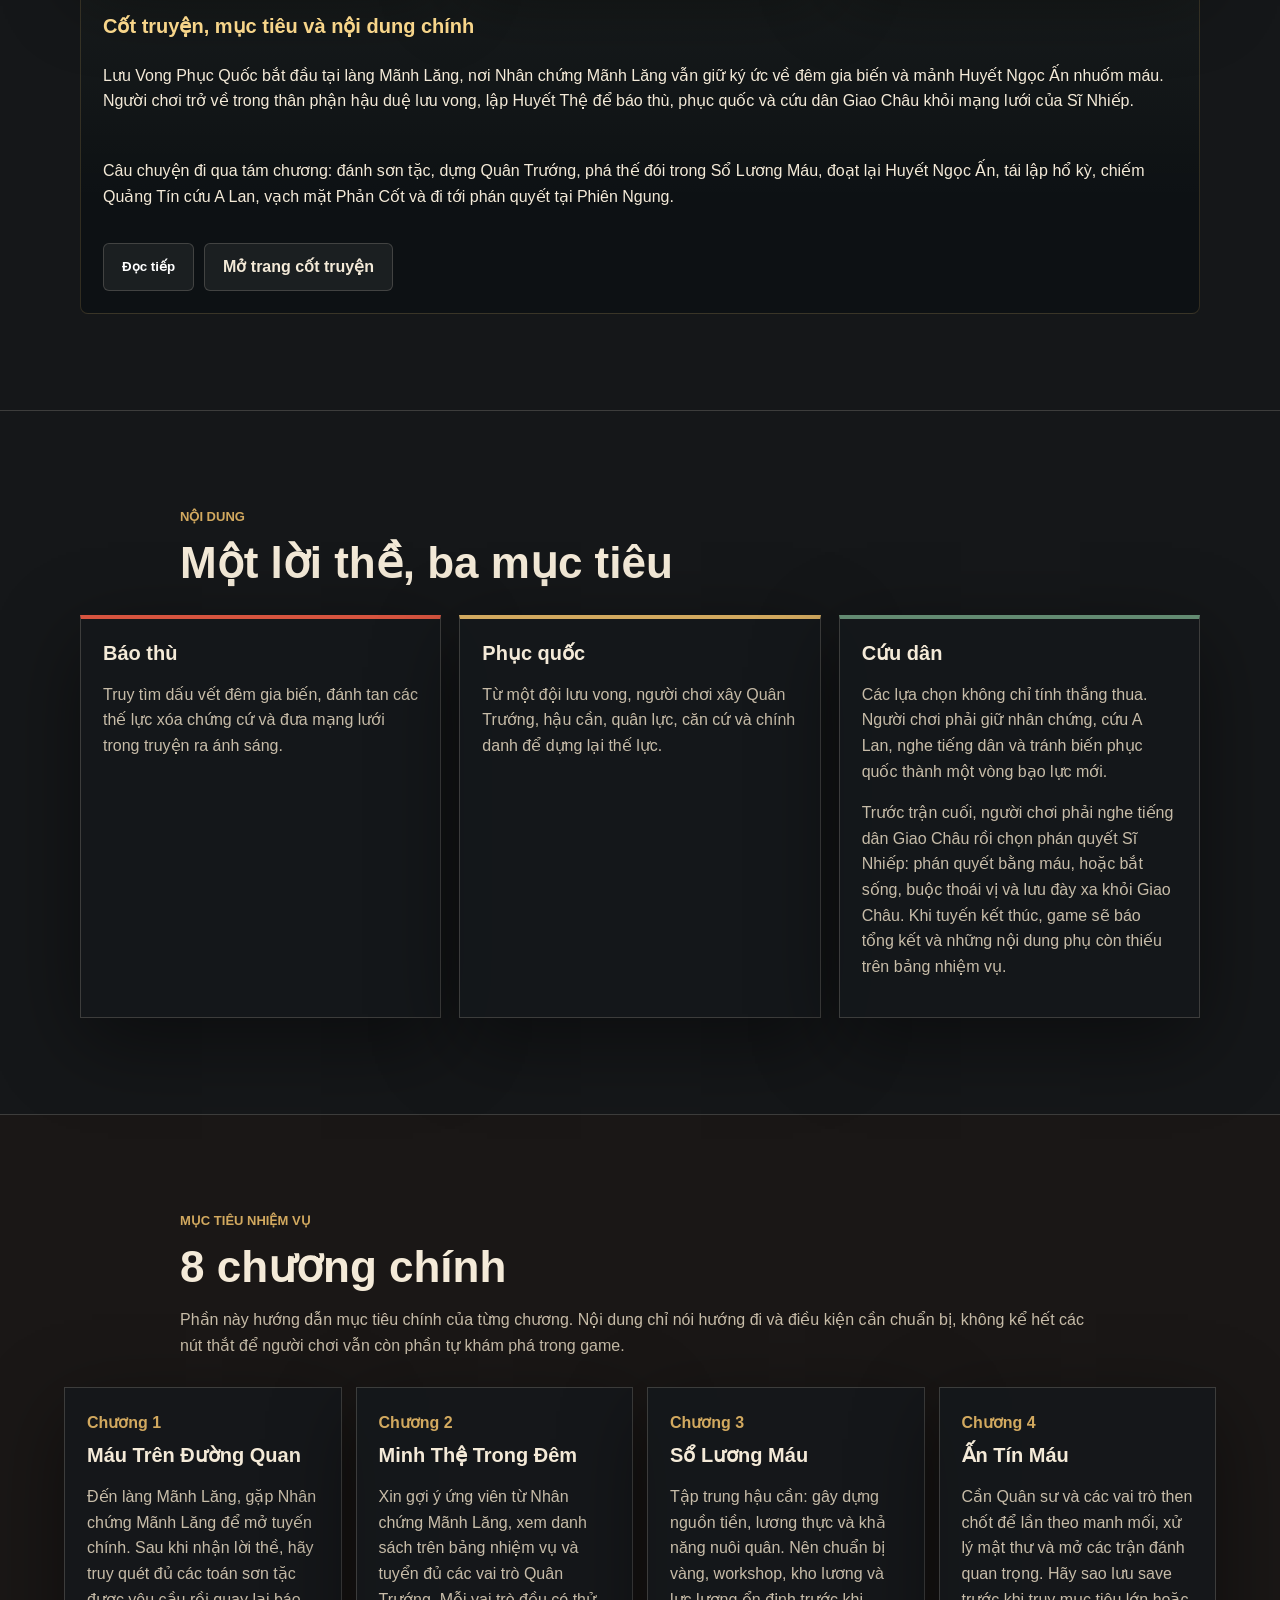
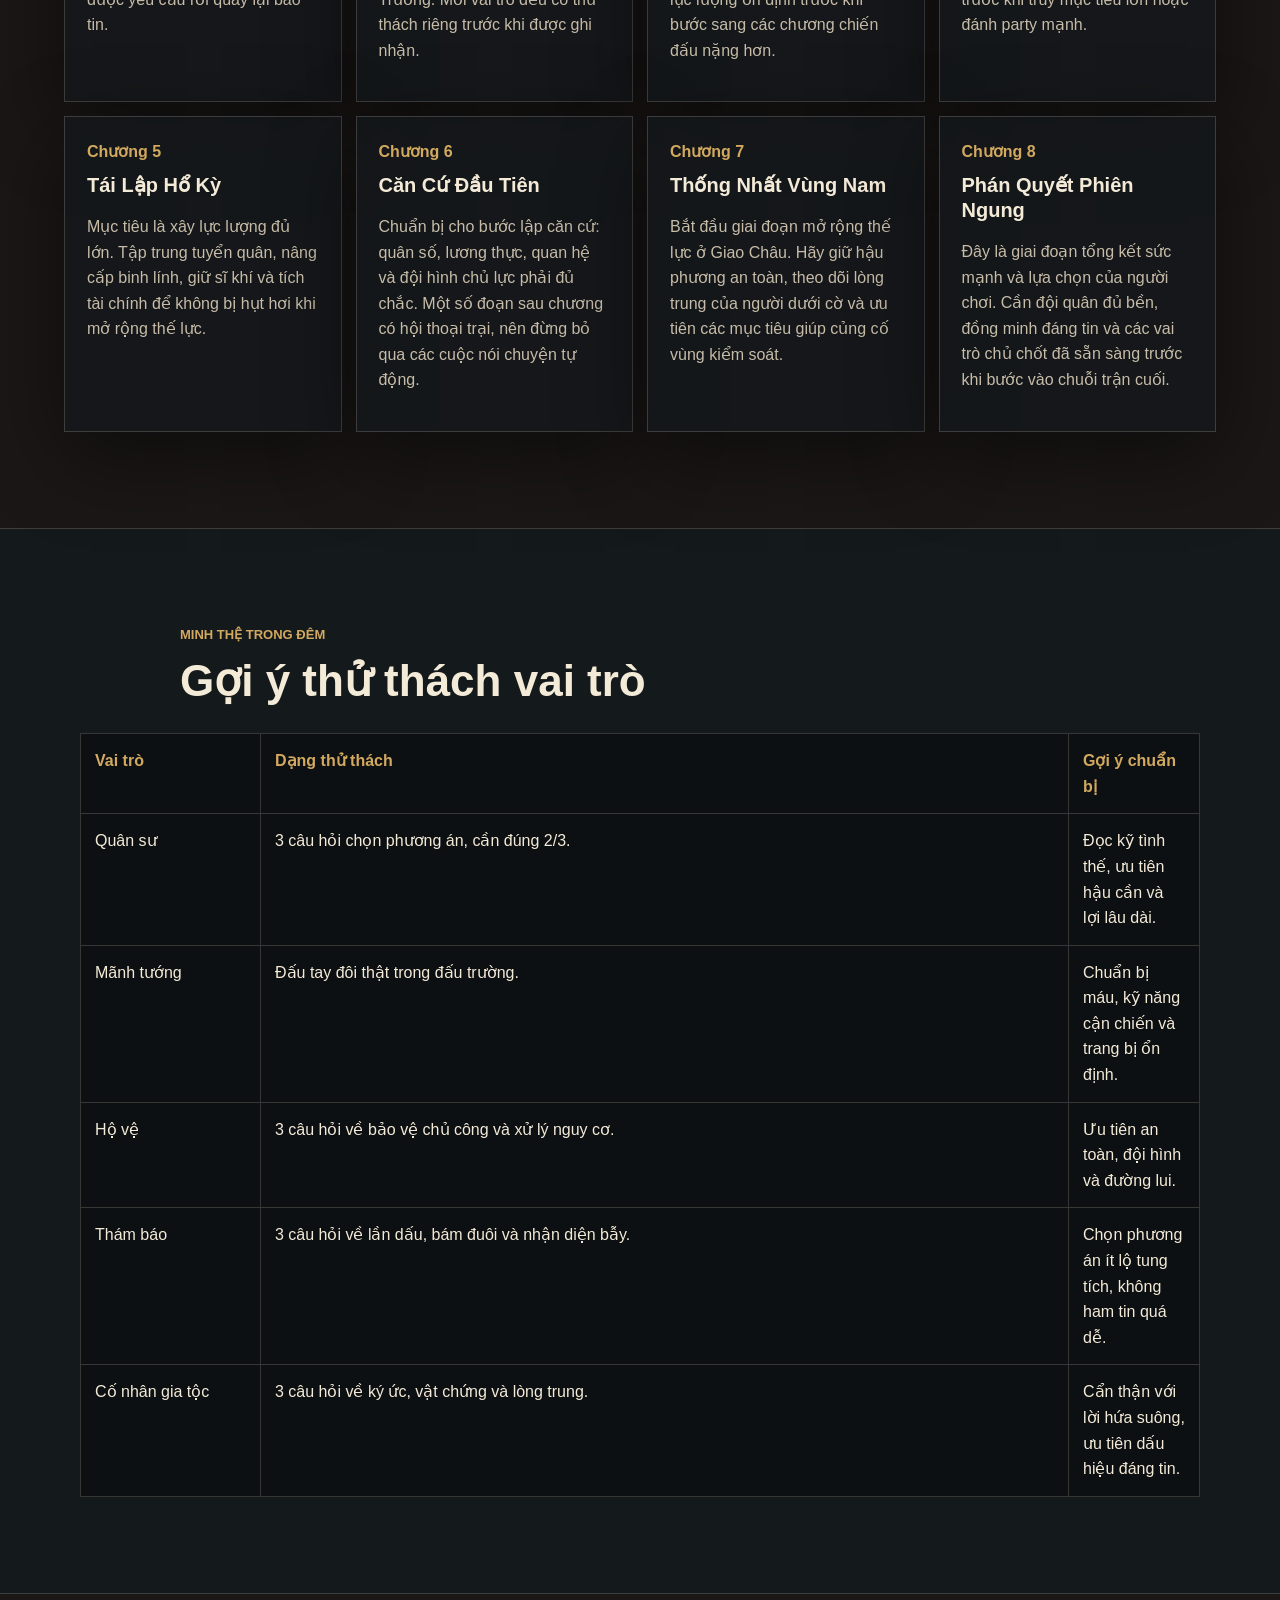
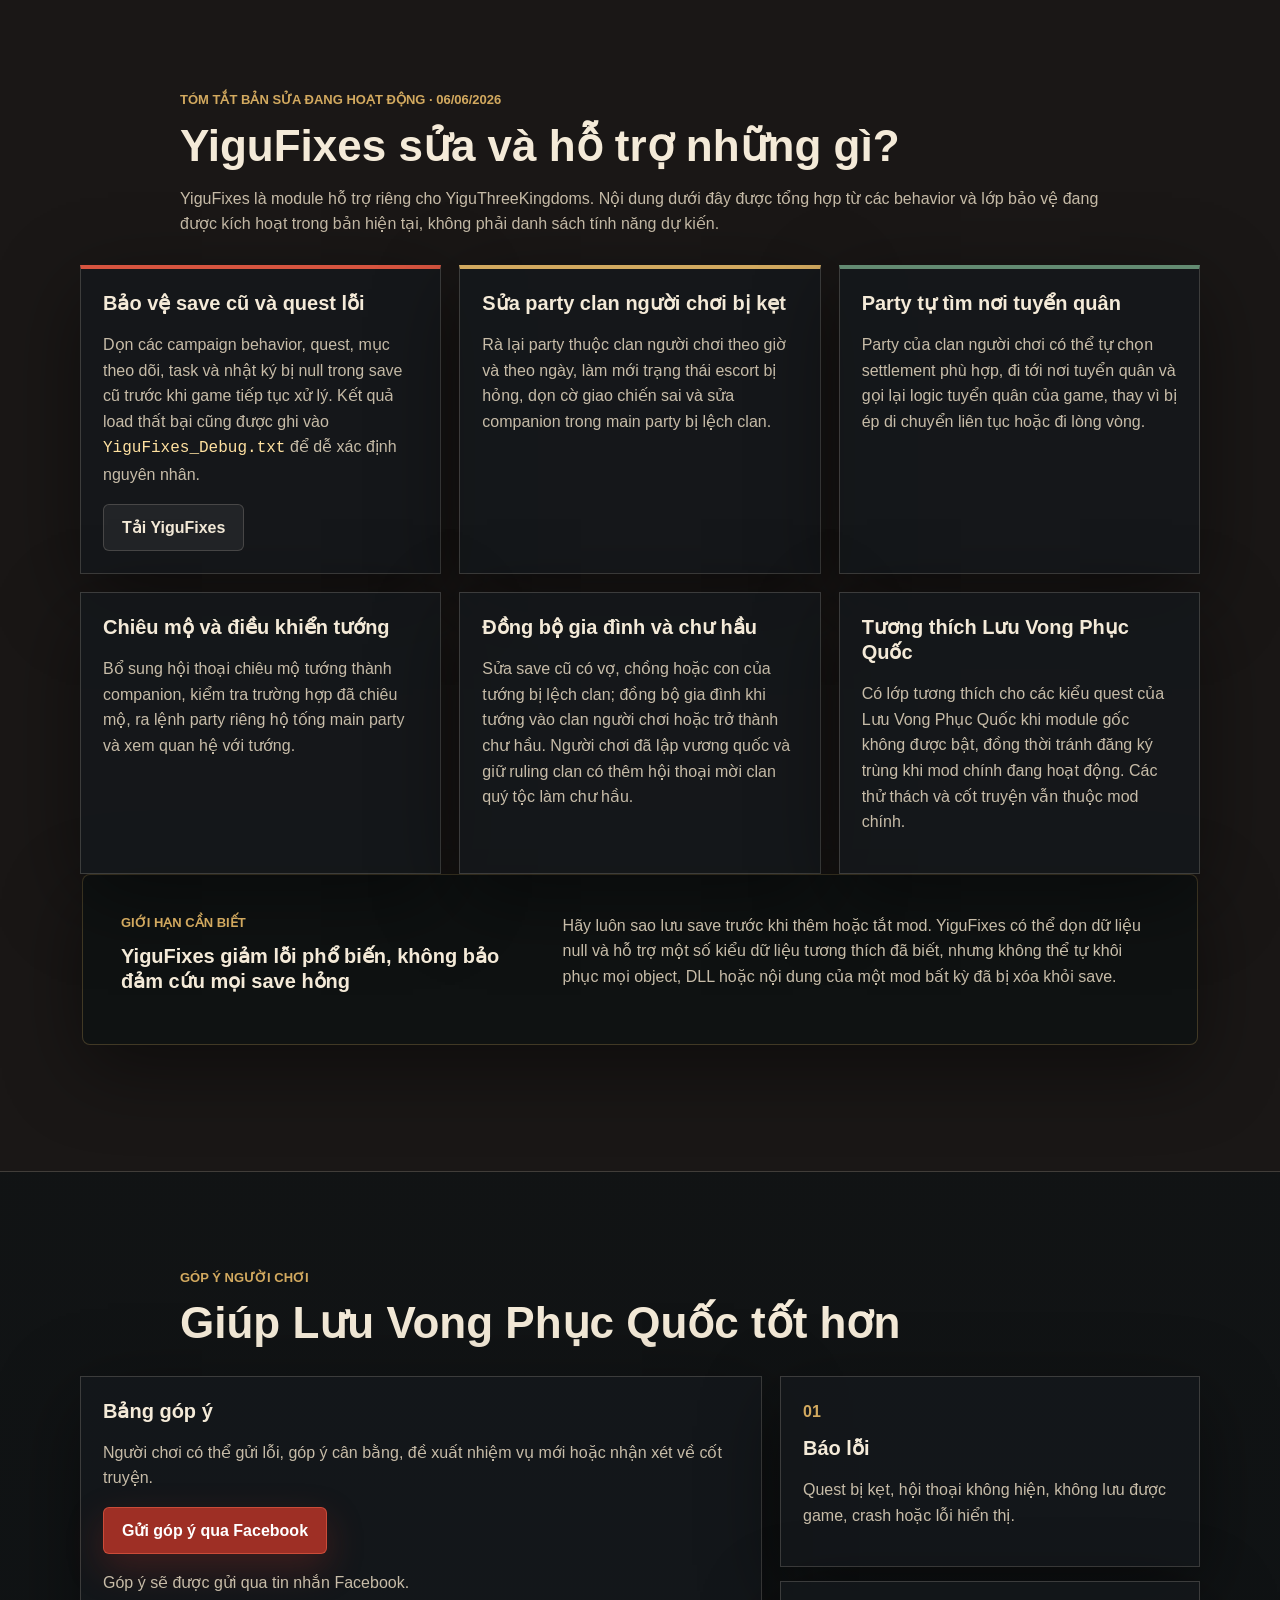
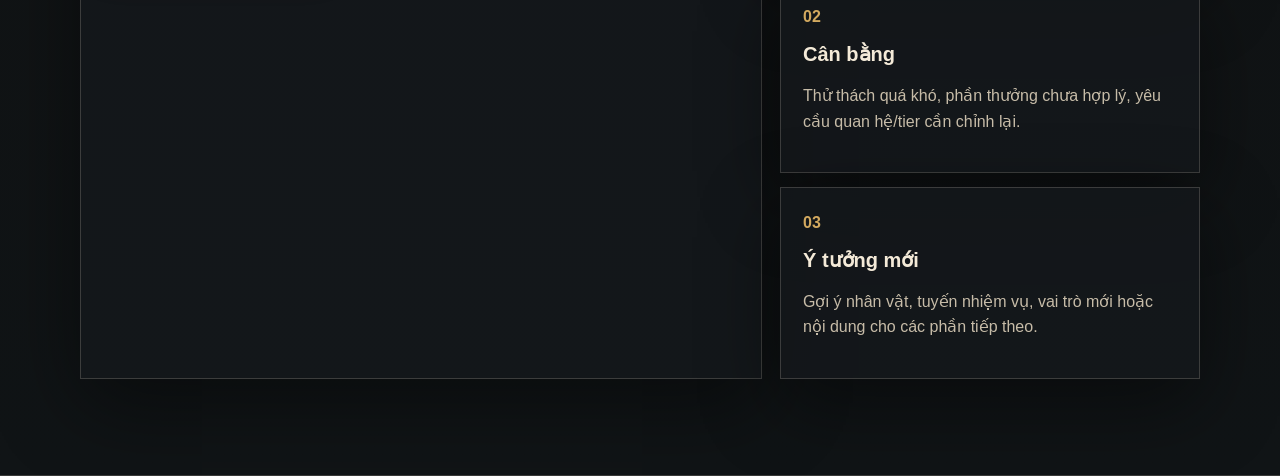
==== commit f02f5109: "Add favicon link to head element" ====
--- a/index.html
+++ b/index.html
@@ -1,10 +1,11 @@
-﻿<!doctype html>
+<!doctype html>
 <html lang="vi">
 <head>
   <meta charset="utf-8">
   <meta name="viewport" content="width=device-width, initial-scale=1">
   <title>Lưu Vong Phục Quốc - Sub-mod cốt truyện Bannerlord</title>
   <meta name="description" content="Trang giới thiệu Lưu Vong Phục Quốc: sub-mod cốt truyện tiếng Việt cho Mount & Blade II: Bannerlord và YiguThreeKingdoms.">
+  <link rel="icon" type="image/svg+xml" href="assets/favicon.svg">
   <link rel="stylesheet" href="styles.css?v=20260604-polish">
 </head>
 <body>
@@ -84,7 +85,7 @@
             Cốt truyện, nhân vật nhiệm vụ, xung đột và lựa chọn trong mod là hư cấu hoặc được biến đổi để phù hợp gameplay.
           </p>
           <p>
-            Mod không nhằm xuyên tạc lịch sử, không bôi nhọ hay xúc phạm cá nhân, tổ chức, cộng đồng, nhân vật lịch sử
+            Mod không nhằm xuyên tạo lịch sử, không bôi nhọ hay xúc phạm cá nhân, tổ chức, cộng đồng, nhân vật lịch sử
             hoặc bất kỳ bên sở hữu nào. Các tên game, mod nền và tài sản liên quan thuộc về chủ sở hữu tương ứng.
           </p>
         </div>
@@ -146,7 +147,7 @@
             riêng gồm nhiệm vụ, hội thoại, hướng dẫn và cấu trúc cốt truyện bổ sung.
           </p>
           <p class="muted">
-            Đây là tác phẩm hư cấu trong game, không dùng để kết luận lịch sử và không nhằm bôi nhọ cá nhân hay cộng đồng nào.
+            Đây là tác phẩm hư cấu trong game, không dùng để kết luận lịch sử và không nhằm bôi nhọc cá nhân hay cộng đồng nào.
           </p>
           <a class="button primary wide" data-download-link href="#">Tải Lưu Vong Phục Quốc</a>
         </div>
@@ -186,7 +187,7 @@
         <article>
           <h3>Nguyên tắc</h3>
           <p>
-            Mọi tình tiết là hư cấu phục vụ gameplay. Mod tôn trọng lịch sử, không xuyên tạc, không bôi nhọ cá nhân,
+            Mọi tình tiết là hư cấu phục vụ gameplay. Mod tôn trọng lịch sử, không xuyên tạo, không bôi nhọc cá nhân,
             và không phải sản phẩm chính thức của YiGu Studio hoặc TaleWorlds.
           </p>
         </article>
@@ -497,7 +498,7 @@
           </dl>
         </div>
         <figure class="qr-frame">
-          <img data-donate-qr src="[data-uri]" alt="QR donate Lữ Quán Nhiệm Vụ">
+          <img data-donate-qr src="[data-uri][...]
           <figcaption>QR donate</figcaption>
         </figure>
       </div>
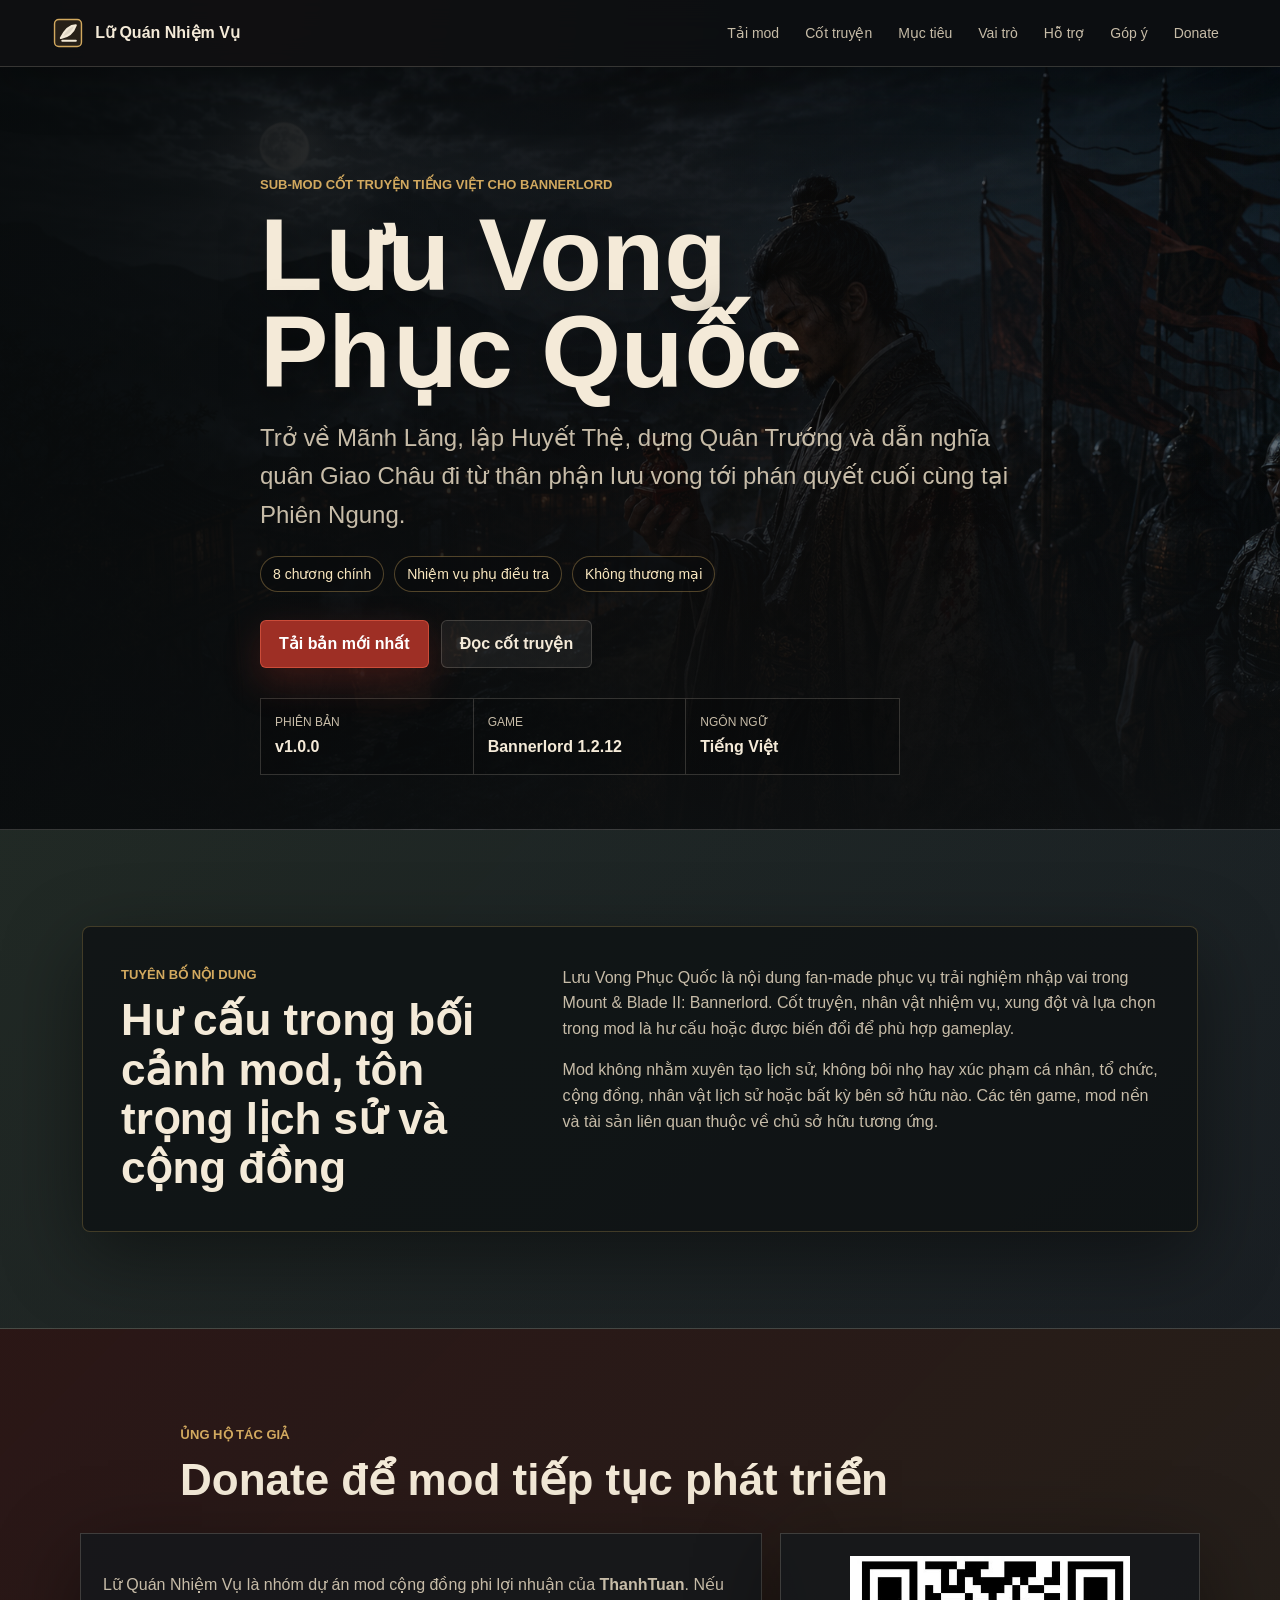
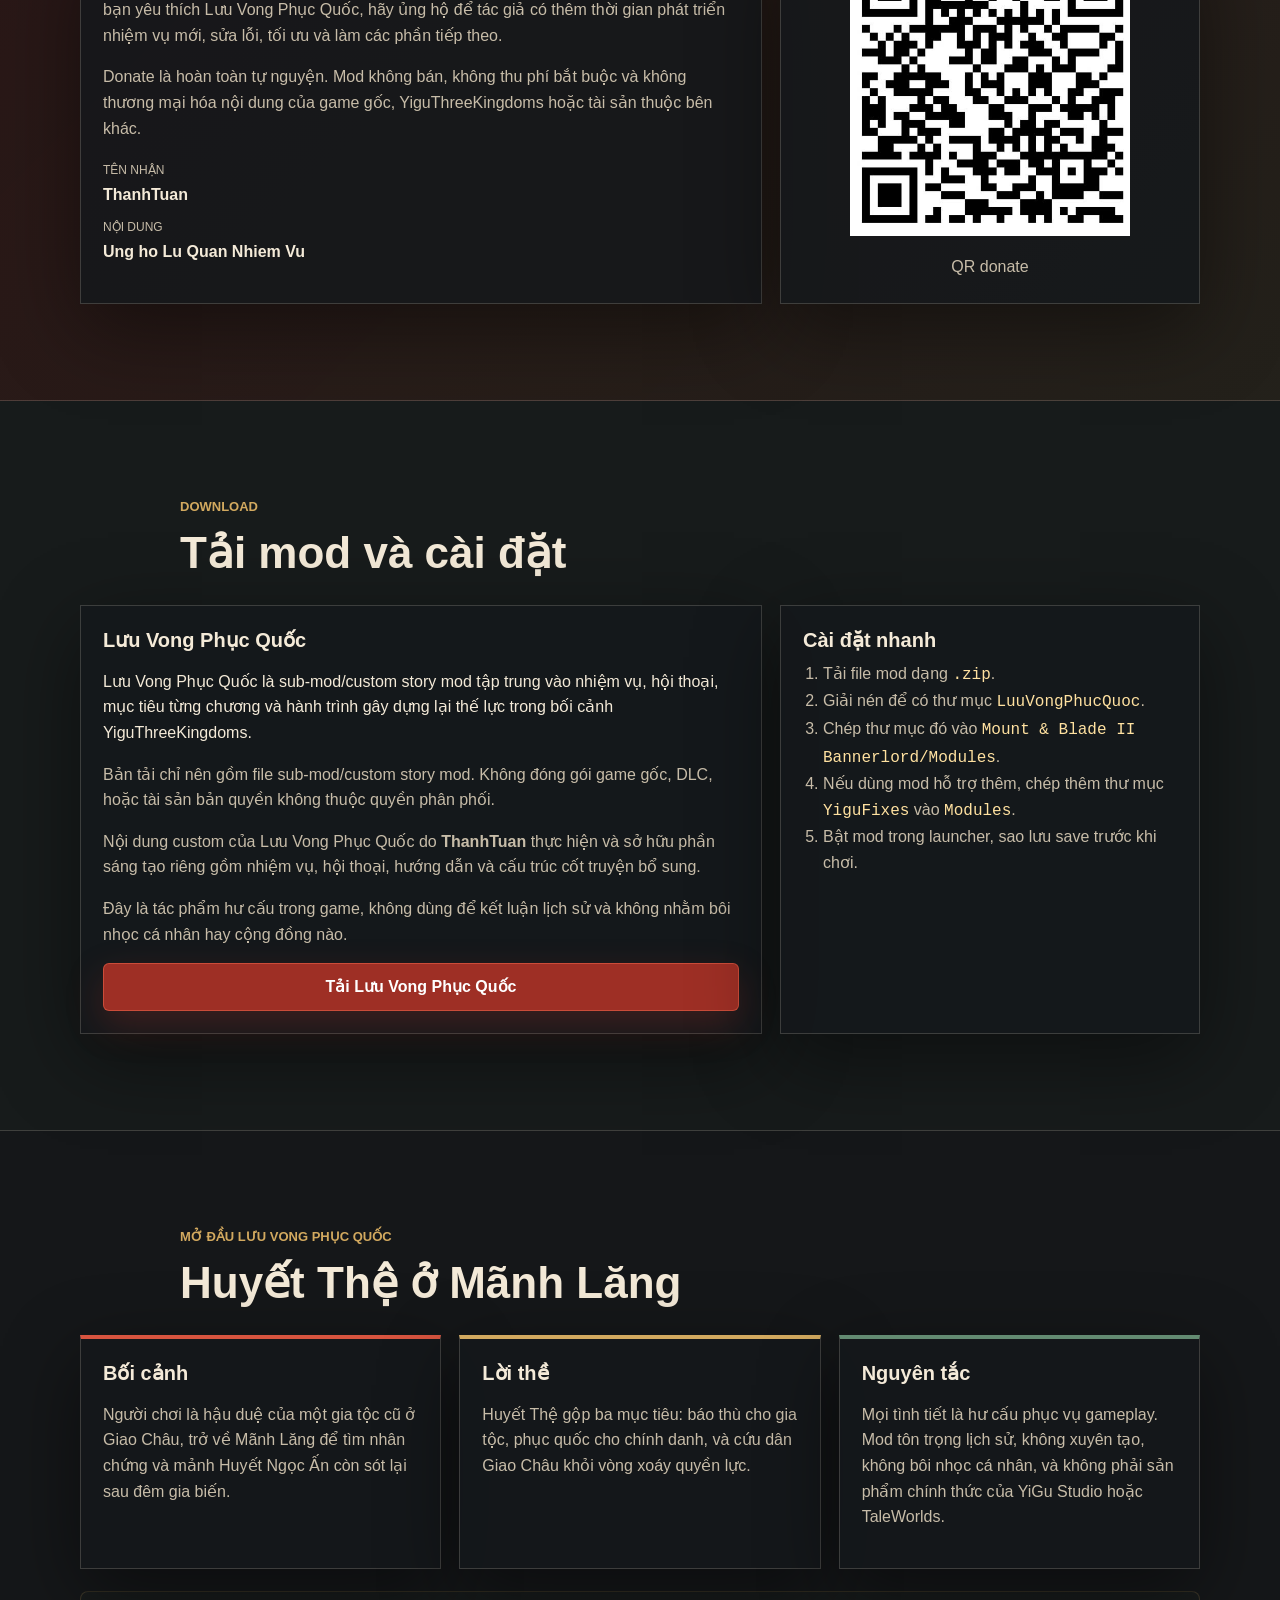
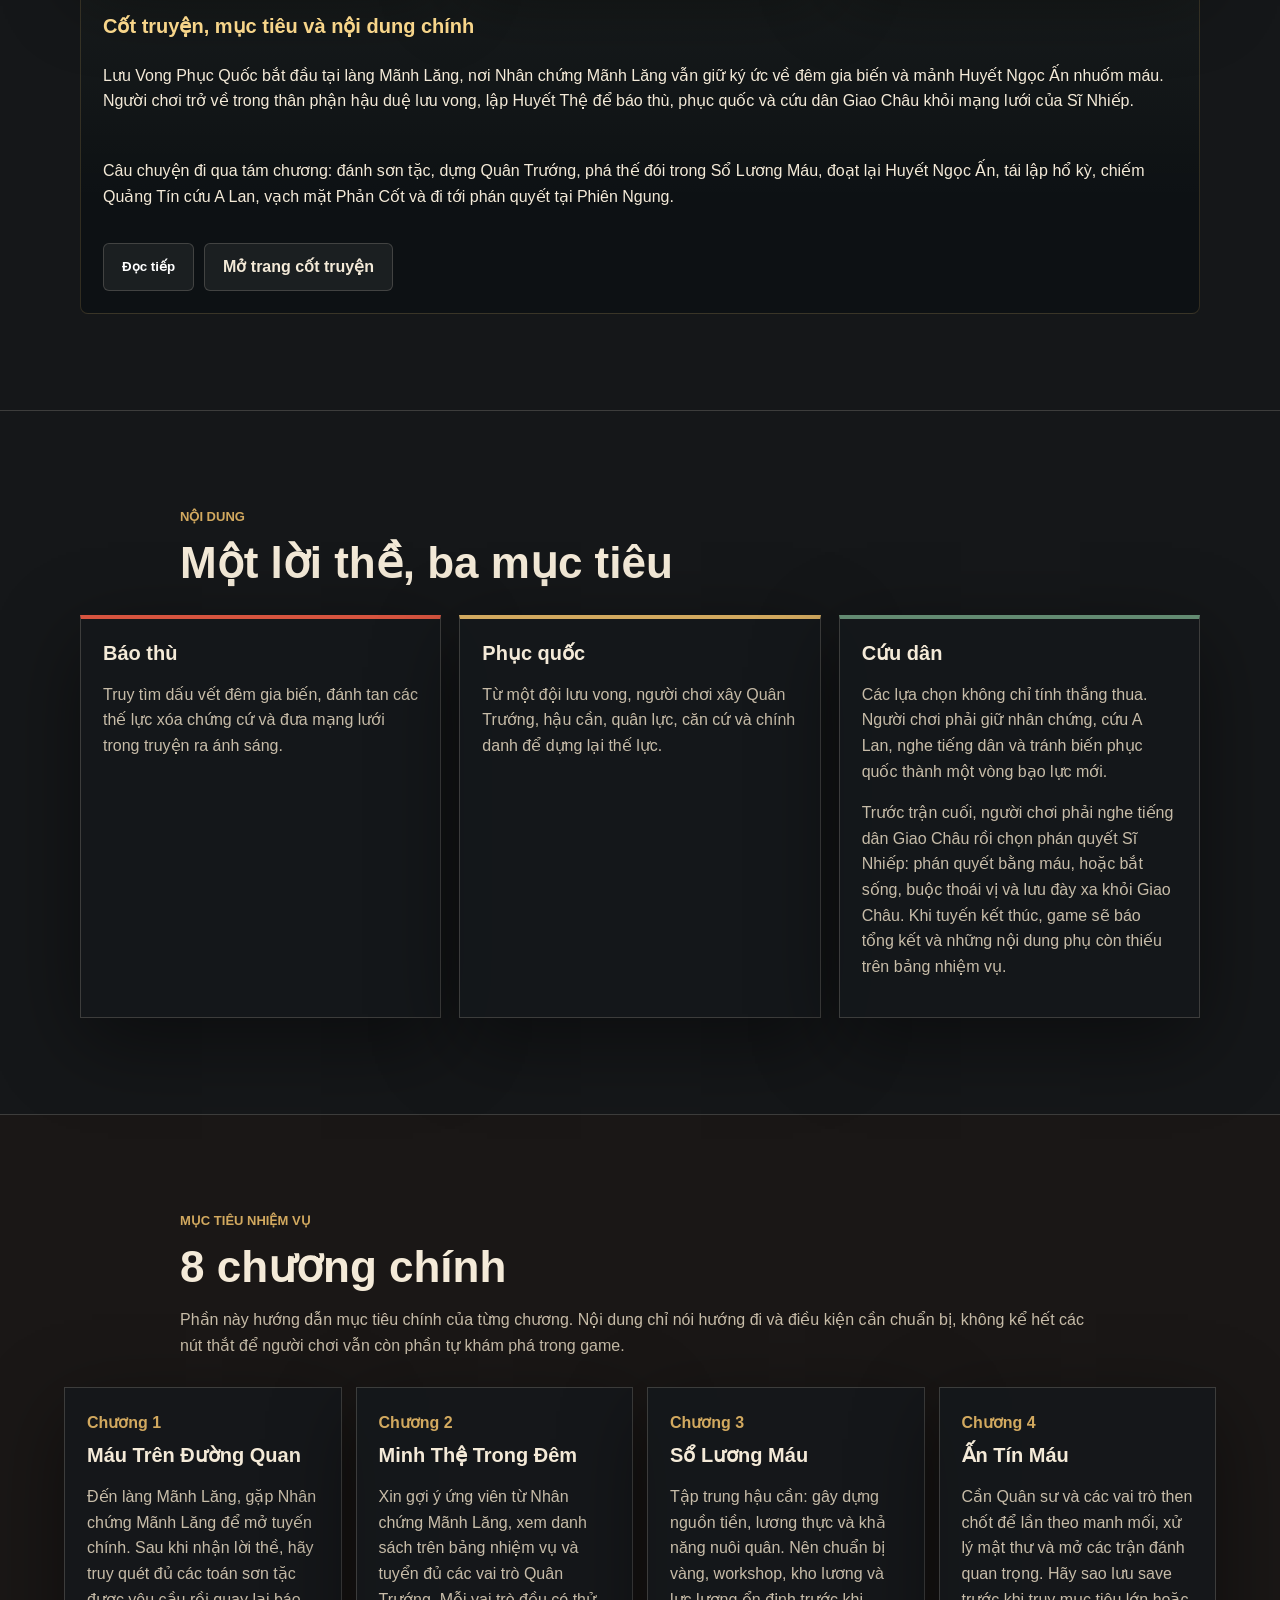
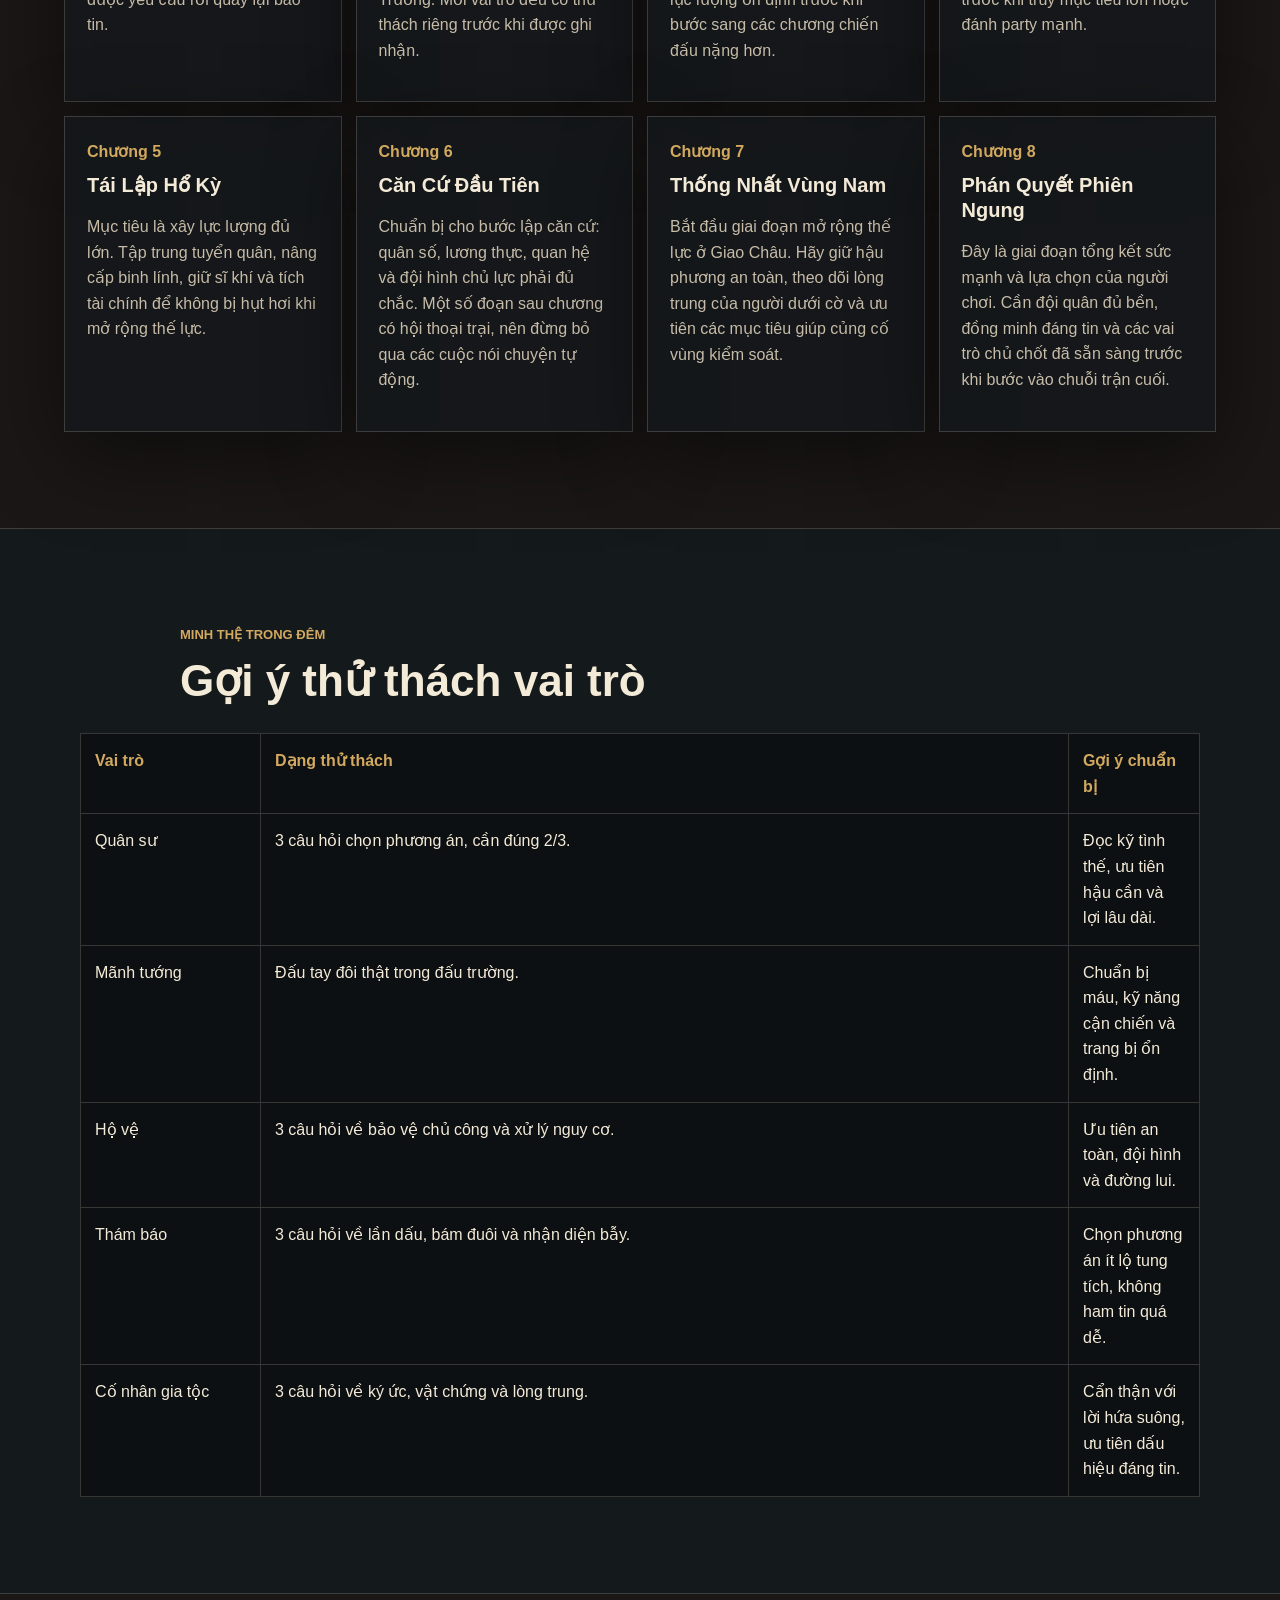
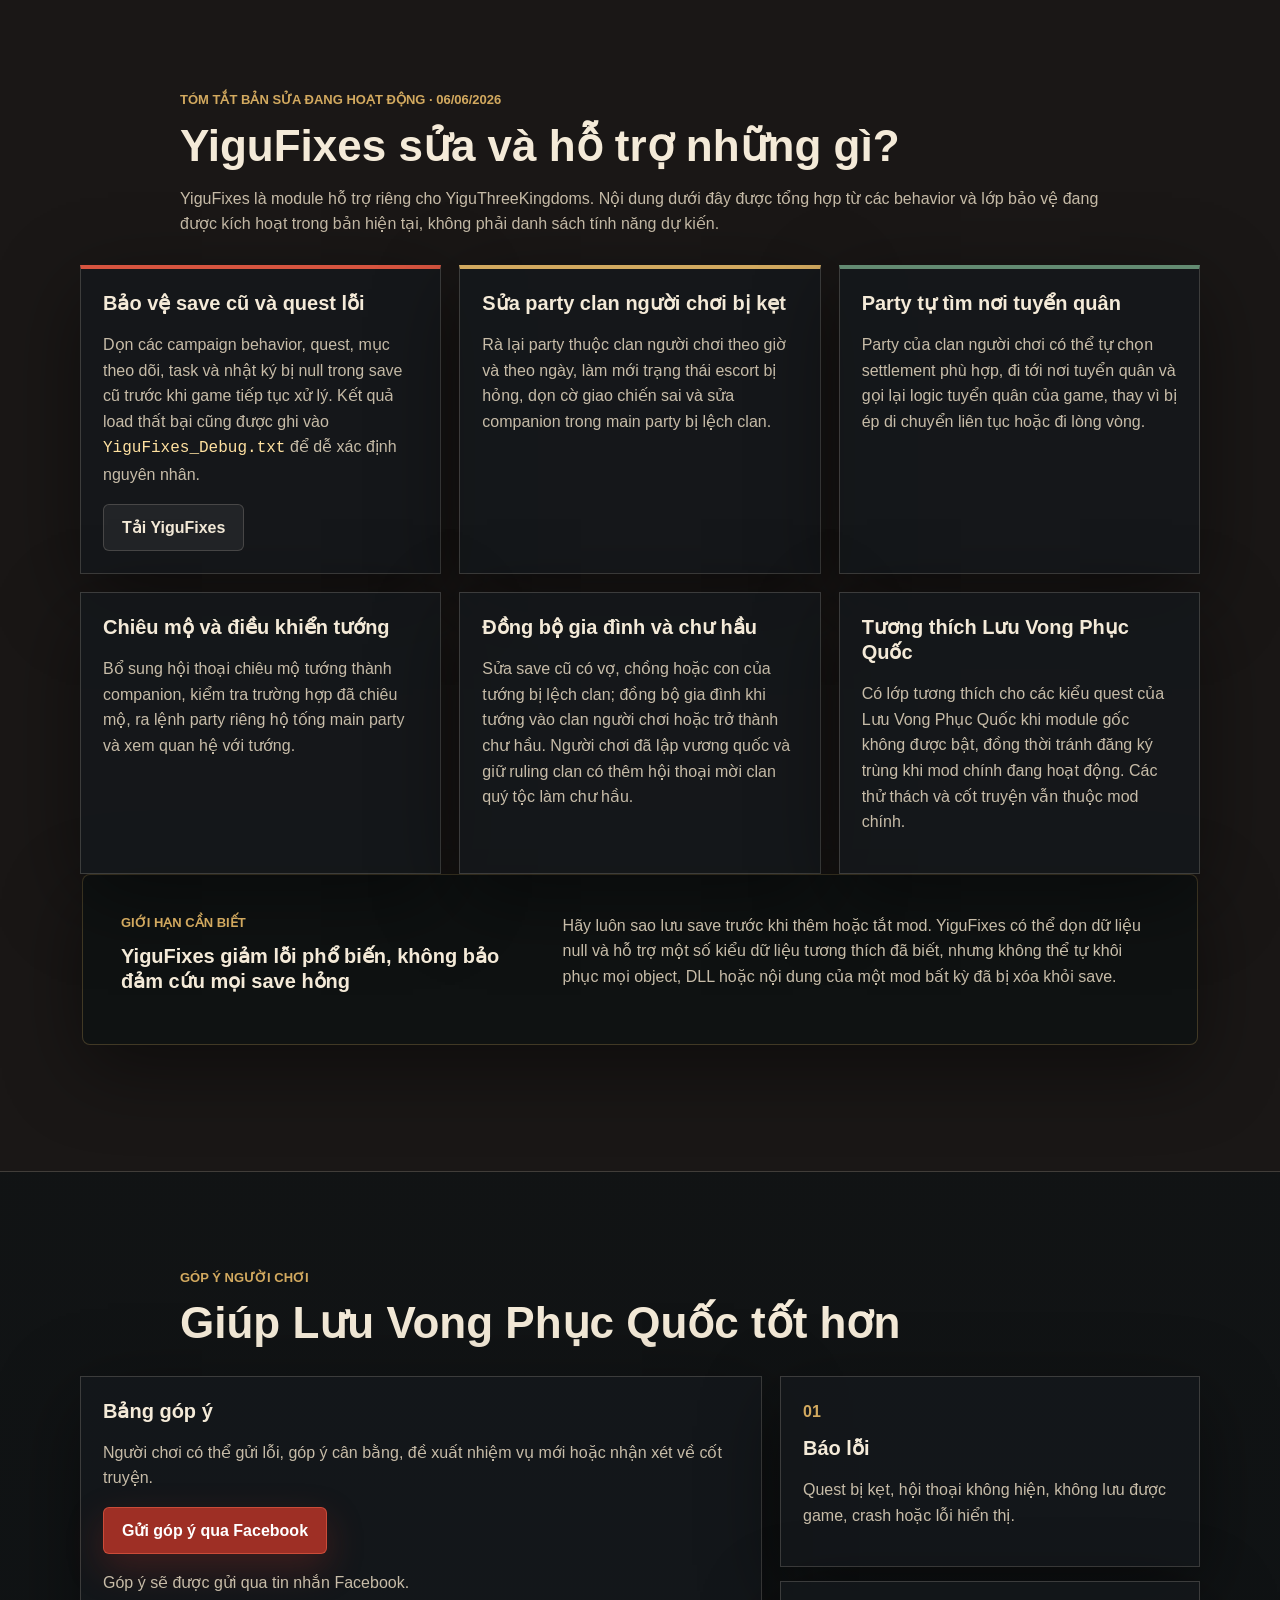
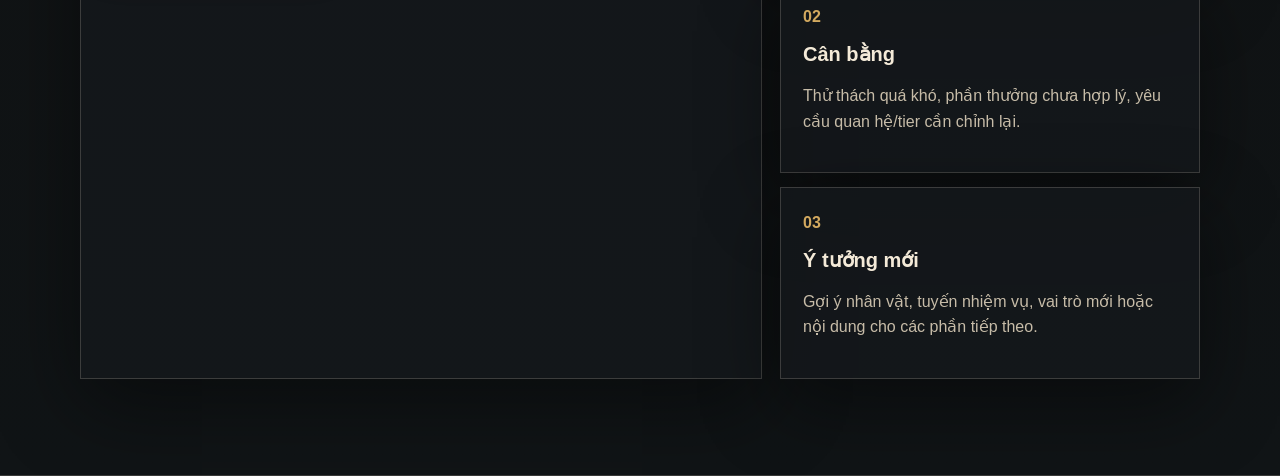
==== commit 85d5fdc8: "Simplify navigation menu - remove dropdown and reorganize links" ====
--- a/index.html
+++ b/index.html
@@ -20,21 +20,12 @@
     </a>
     <nav class="nav">
       <a href="#download">Tải mod</a>
-      <a href="#donate">Donate</a>
       <a href="story.html" target="_blank" rel="noopener">Cốt truyện</a>
       <a href="#guide">Mục tiêu</a>
-      <div class="nav-more">
-        <button class="nav-more-button" type="button" aria-expanded="false" aria-controls="nav-more-menu">
-          Thêm
-          <span aria-hidden="true">▾</span>
-        </button>
-        <div class="nav-more-menu" id="nav-more-menu">
-          <a href="#roles">Vai trò</a>
-          <a href="#submod">Sub-mod</a>
-          <a href="#support-mods">YiguFixes</a>
-          <a href="#feedback">Góp ý</a>
-        </div>
-      </div>
+      <a href="#roles">Vai trò</a>
+      <a href="#support-mods">Hỗ trợ</a>
+      <a href="#feedback">Góp ý</a>
+      <a href="#donate">Donate</a>
     </nav>
   </header>
 
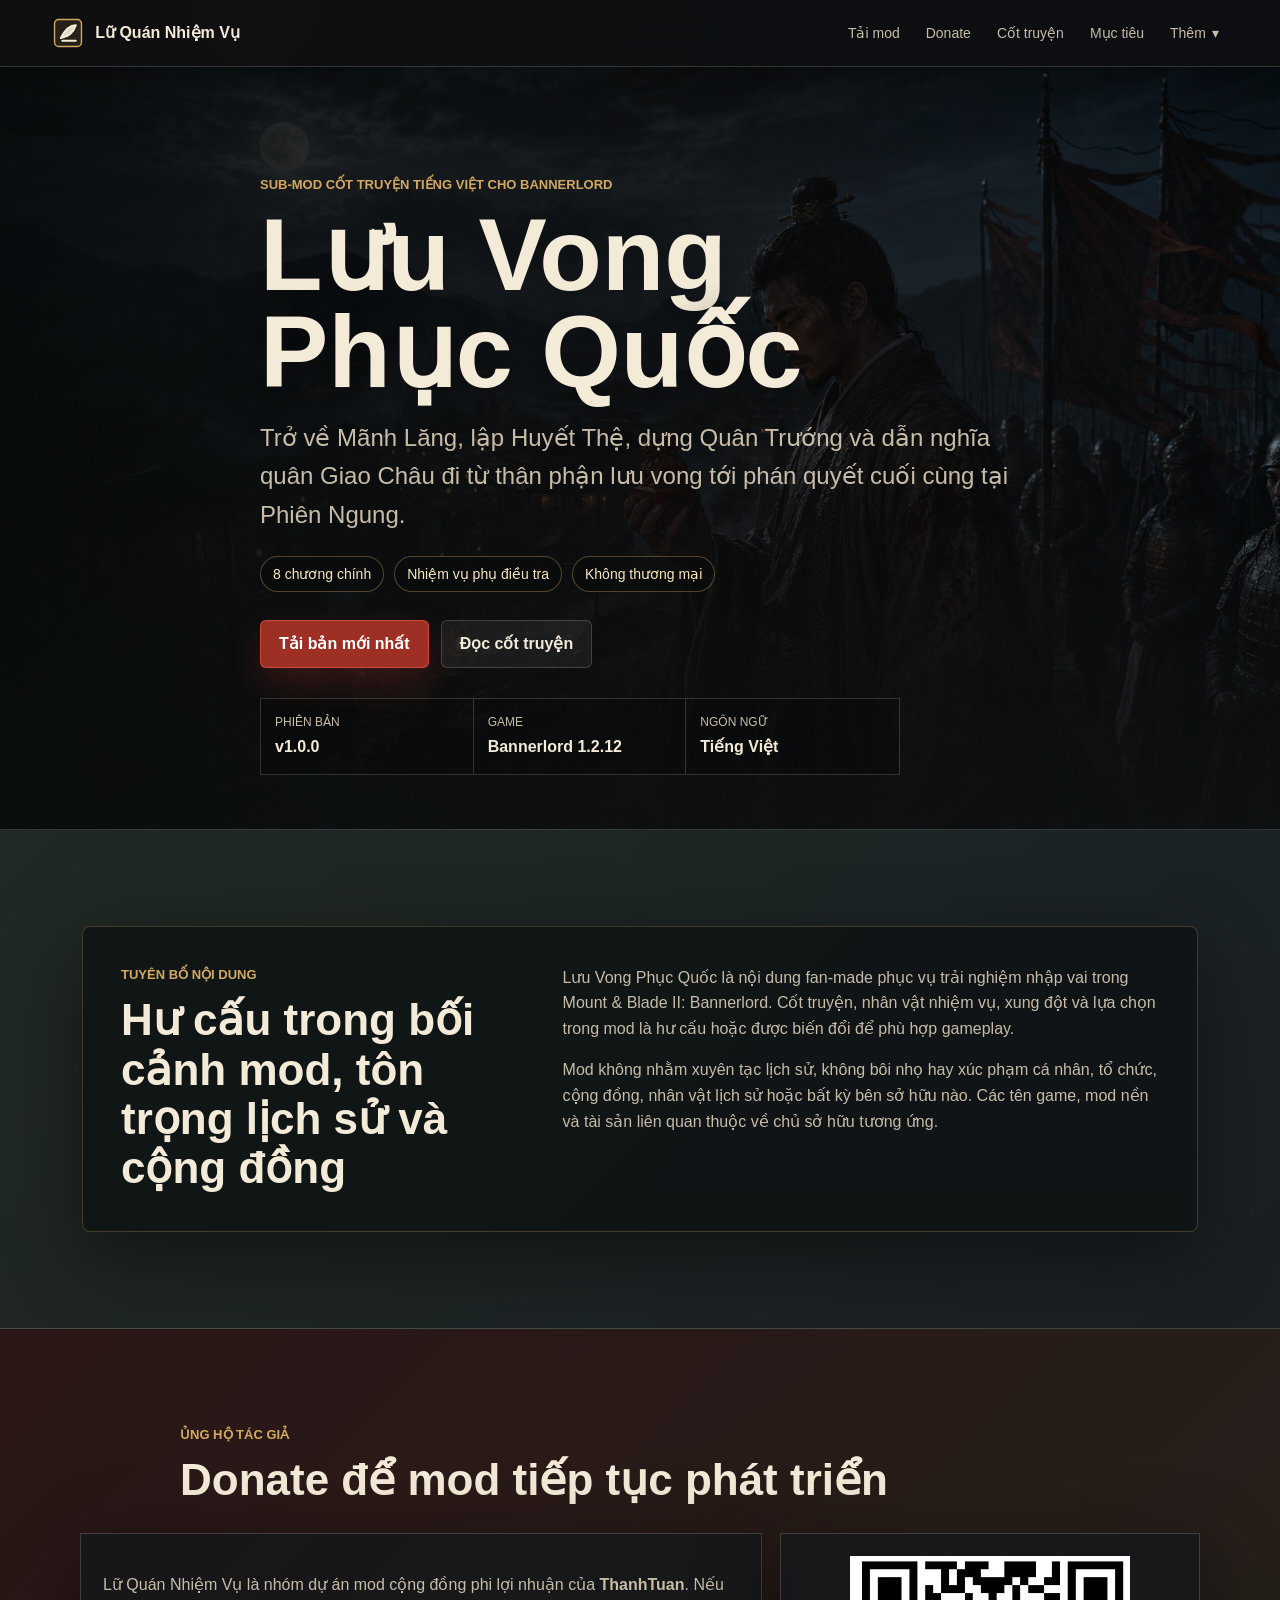
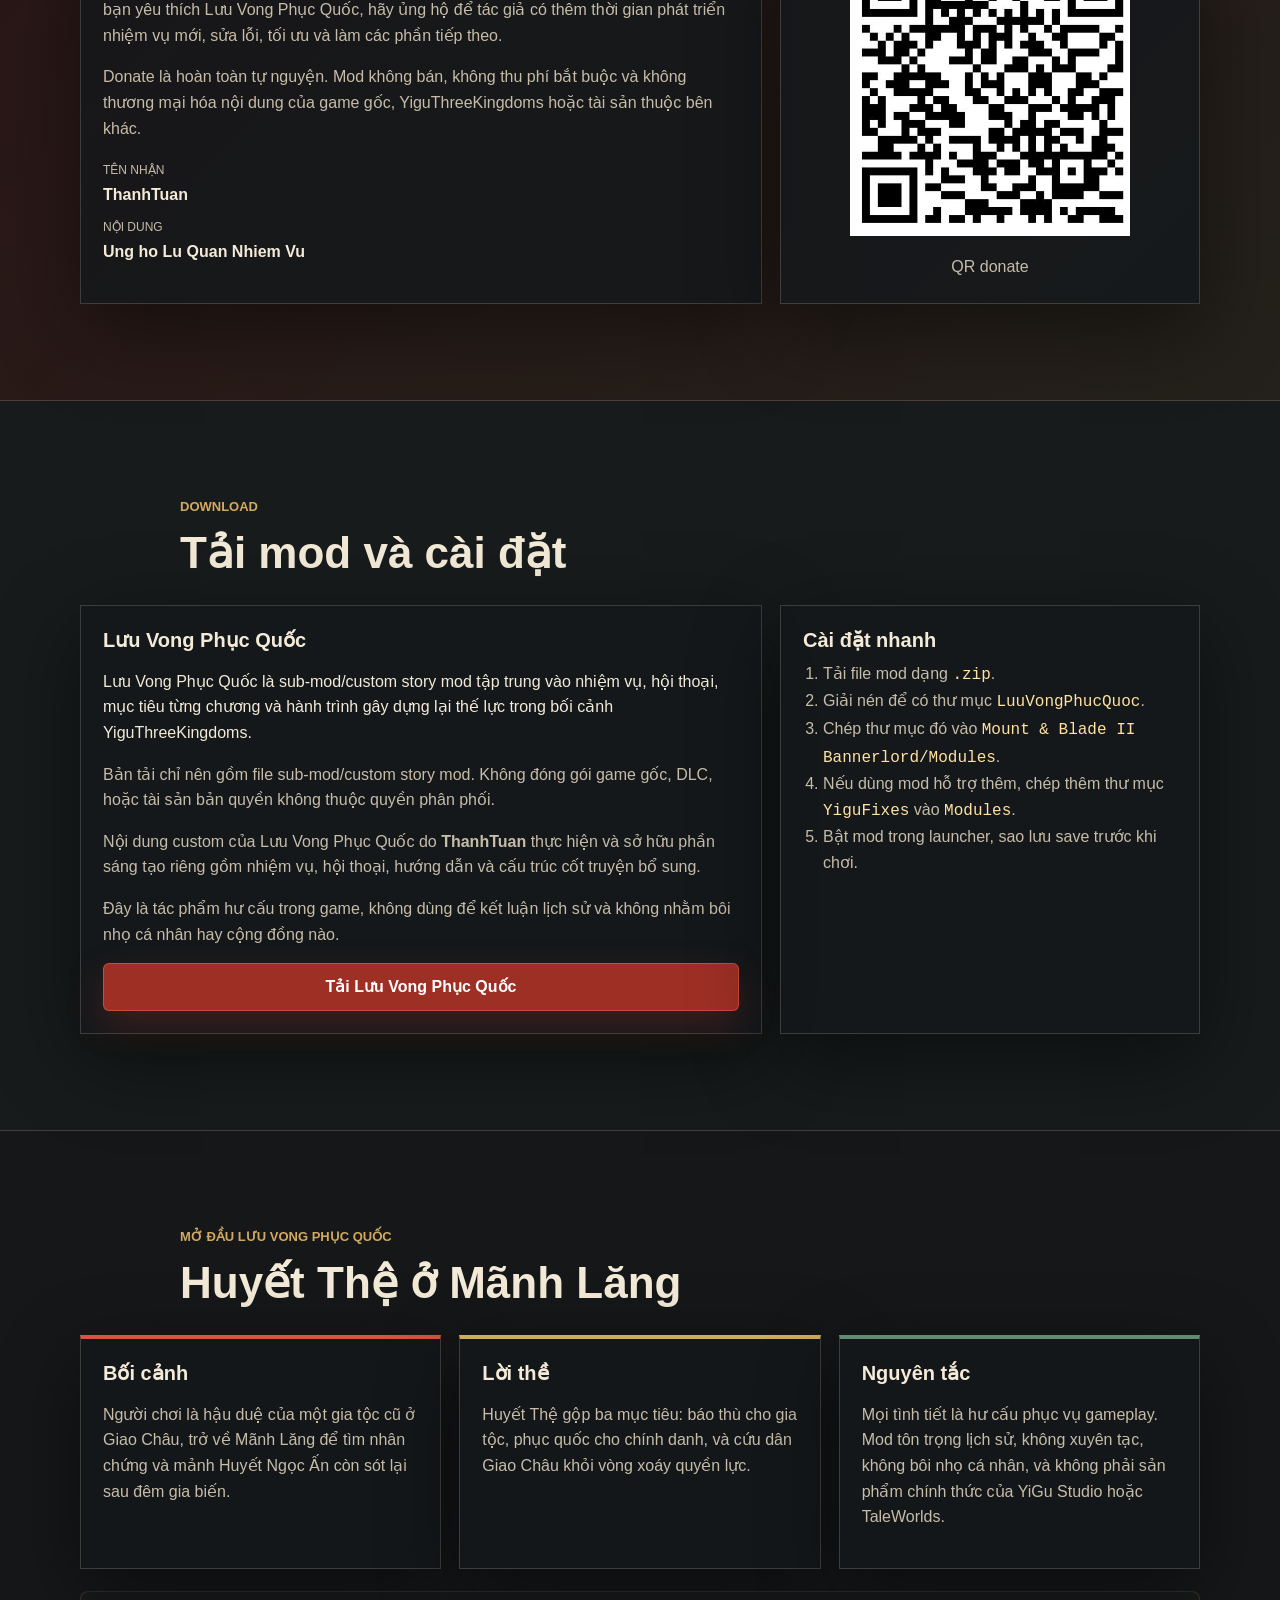
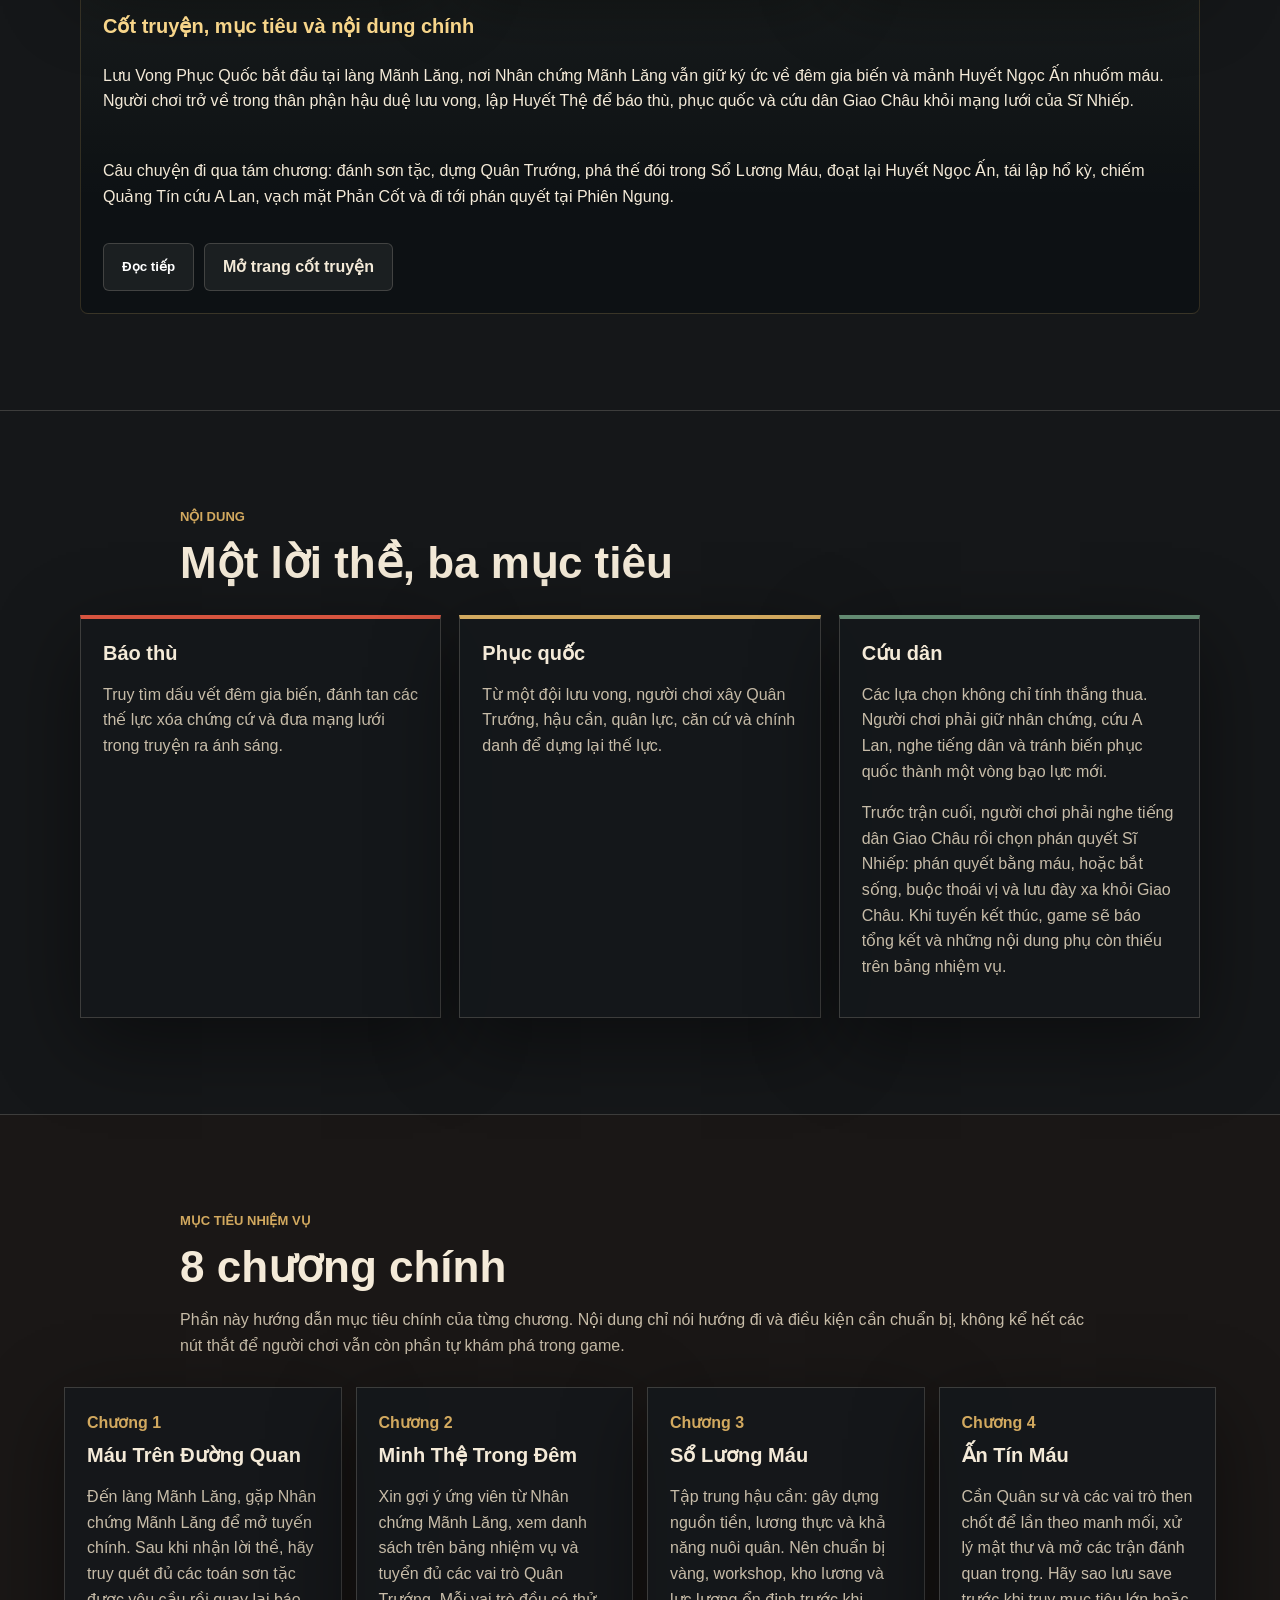
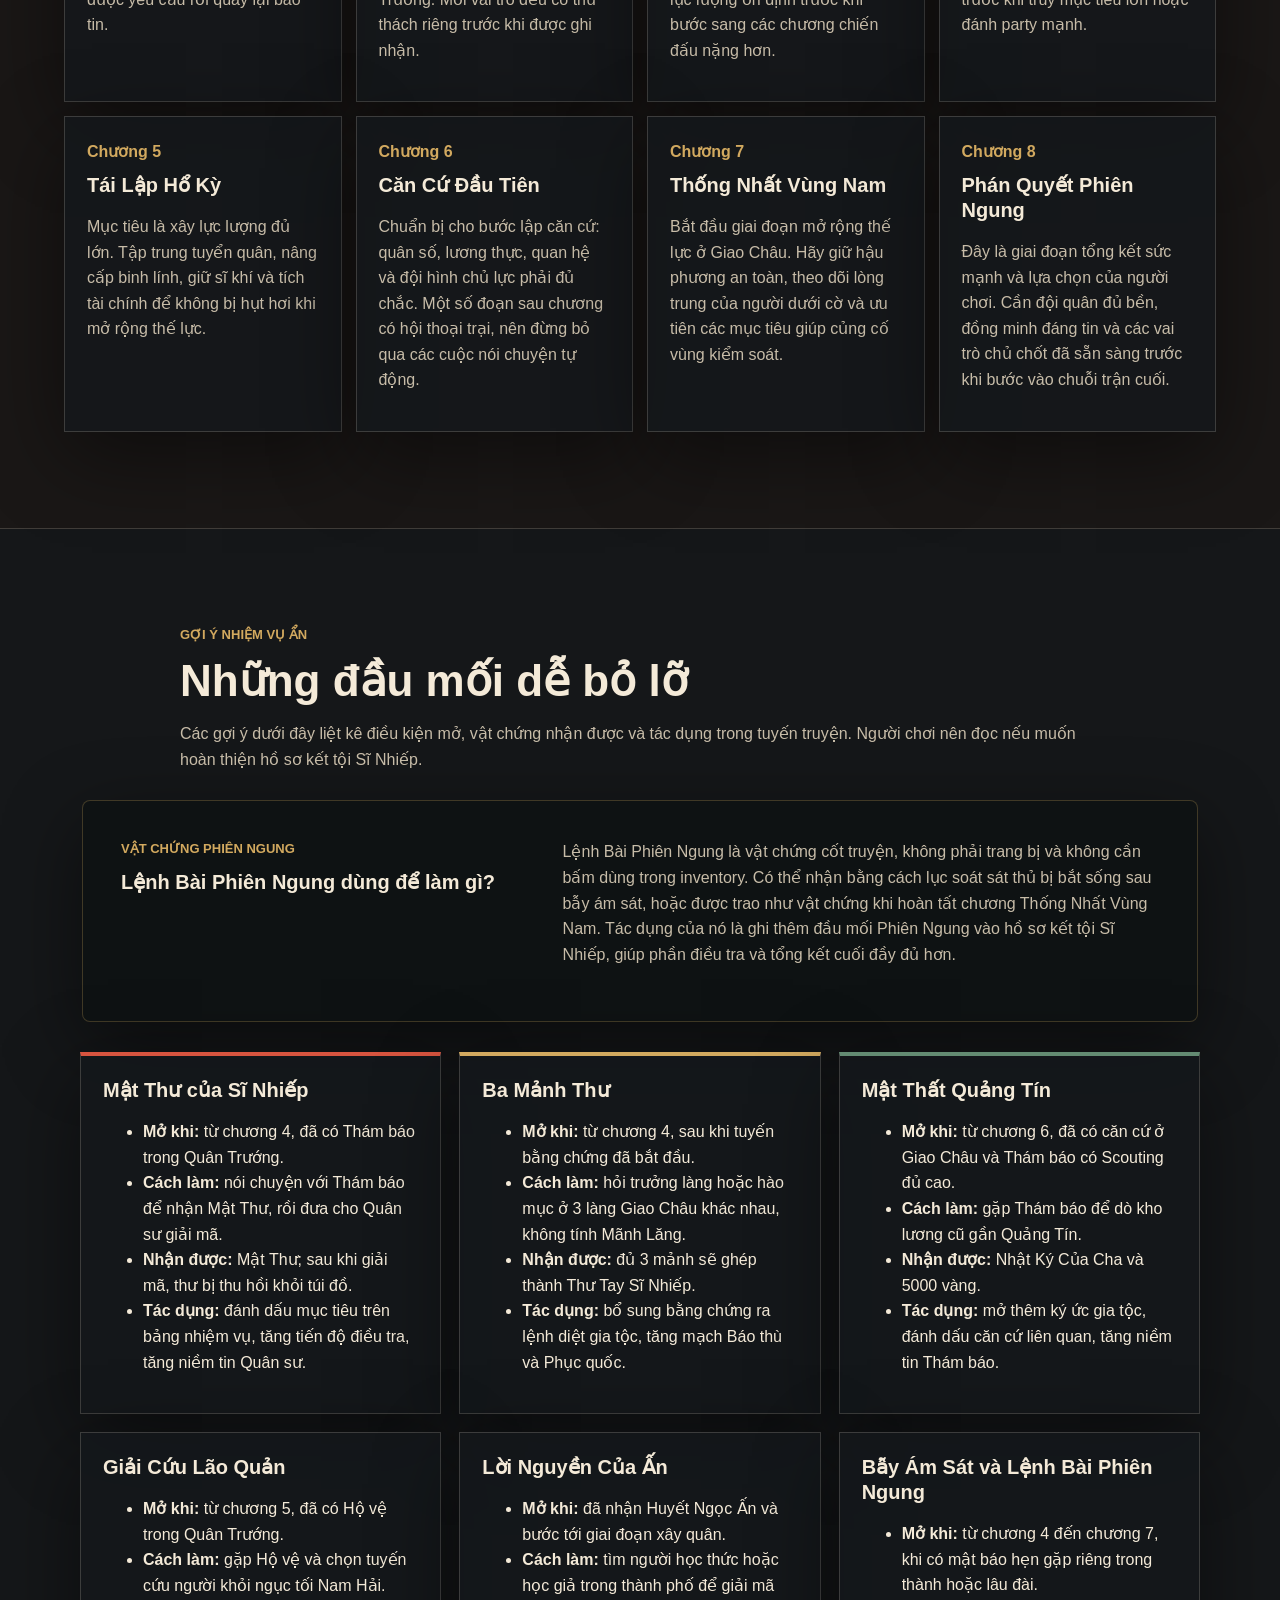
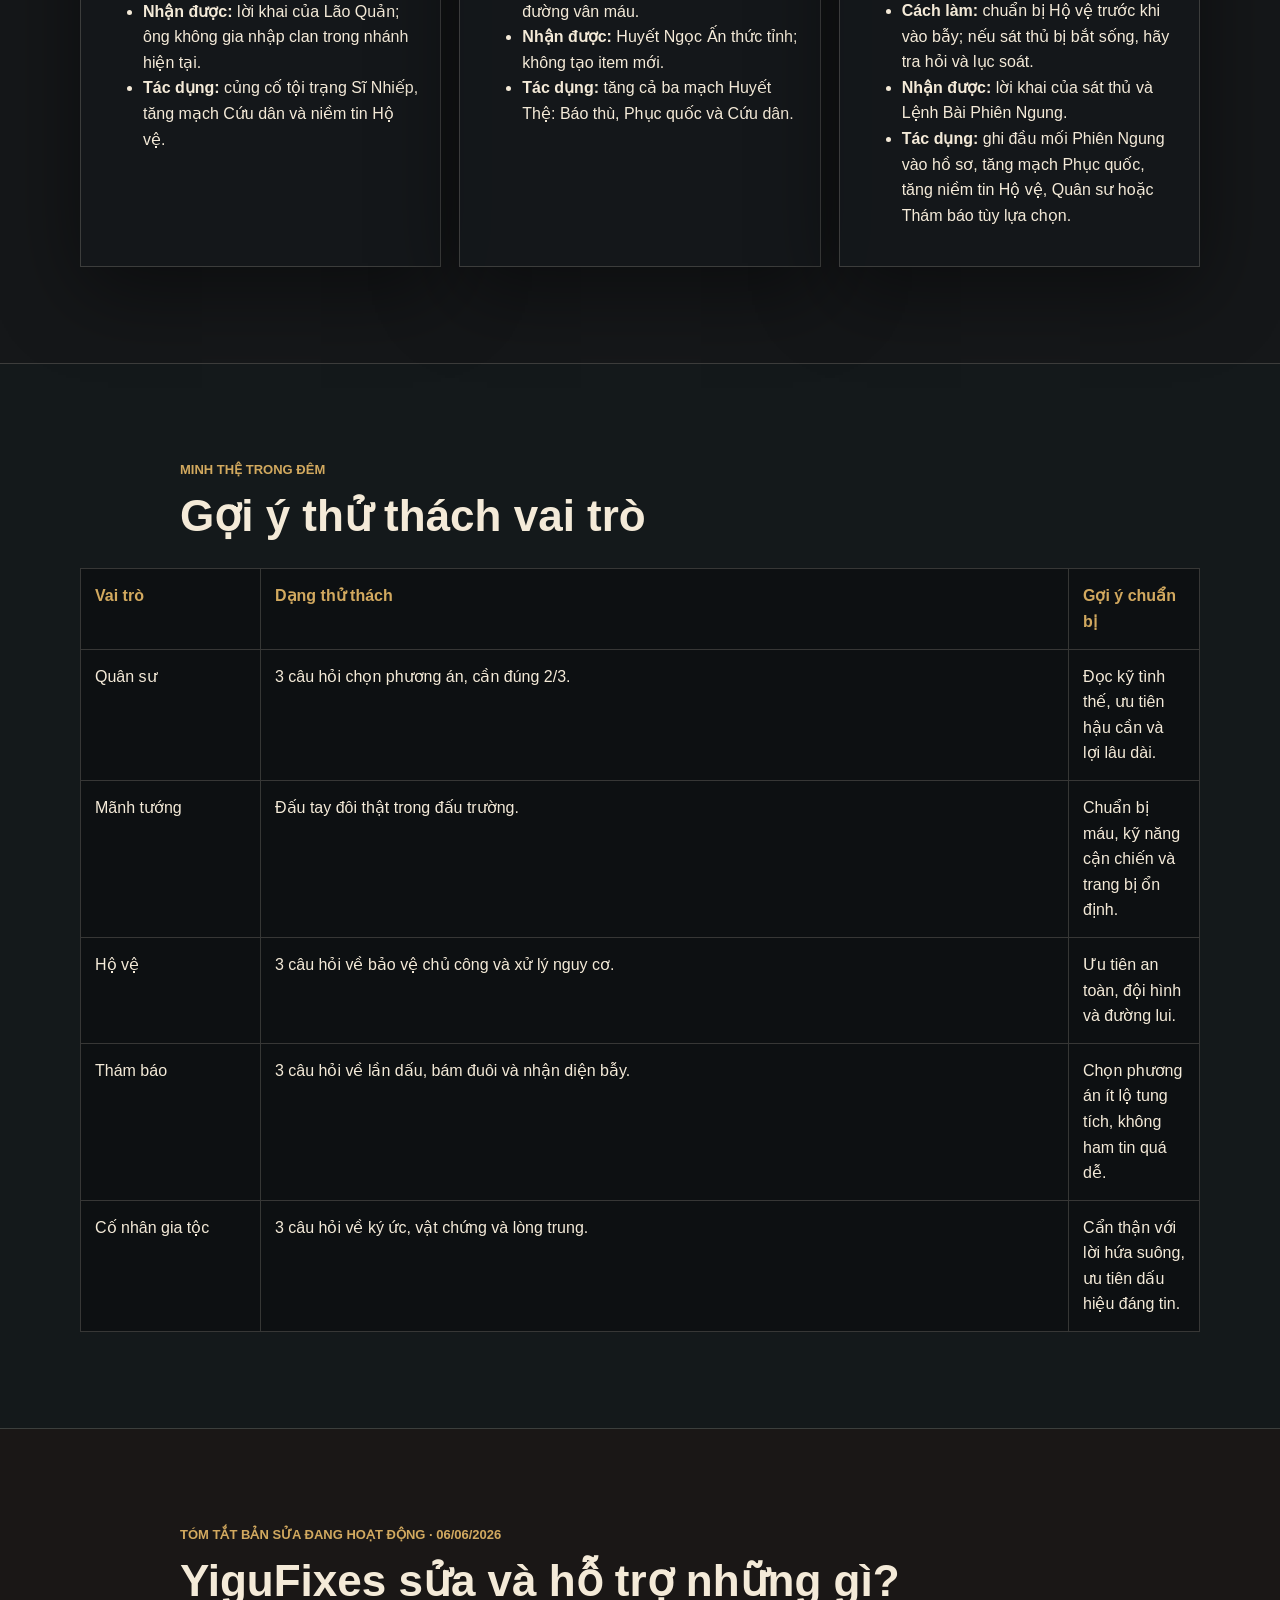
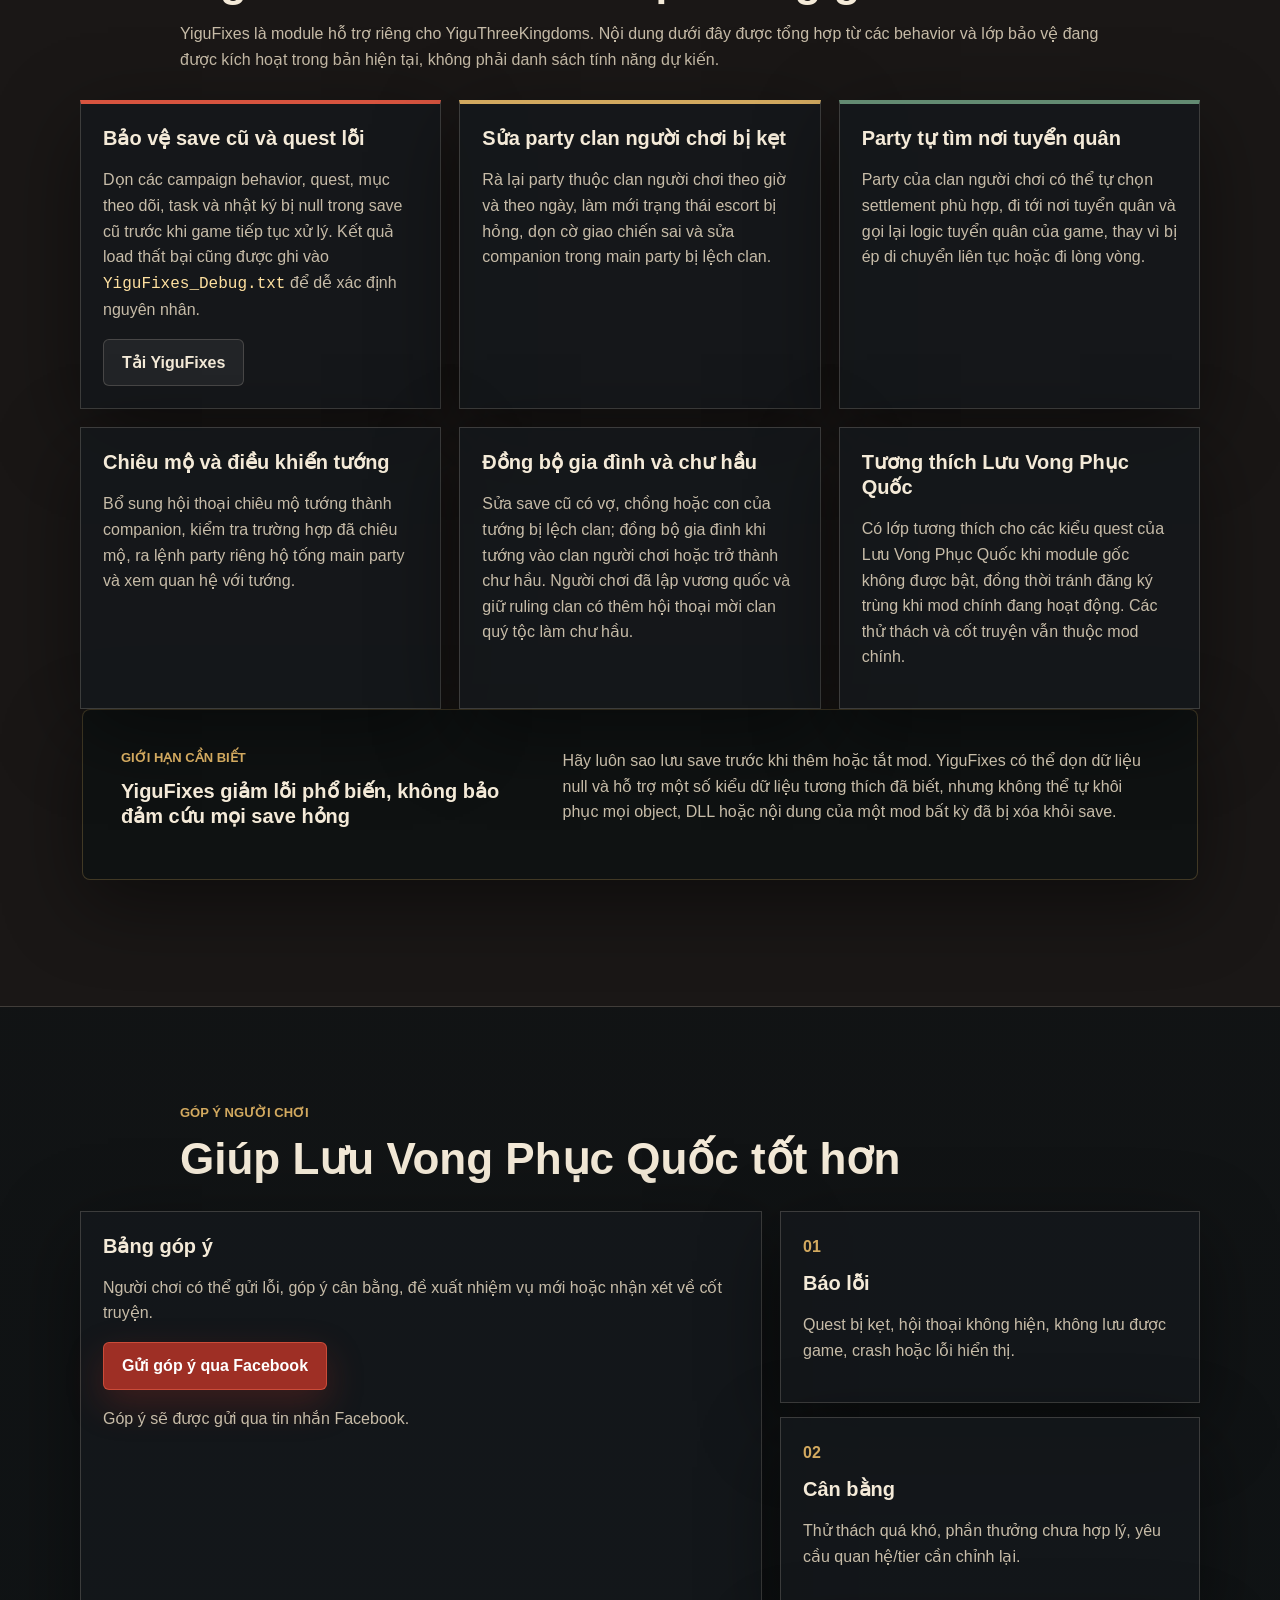
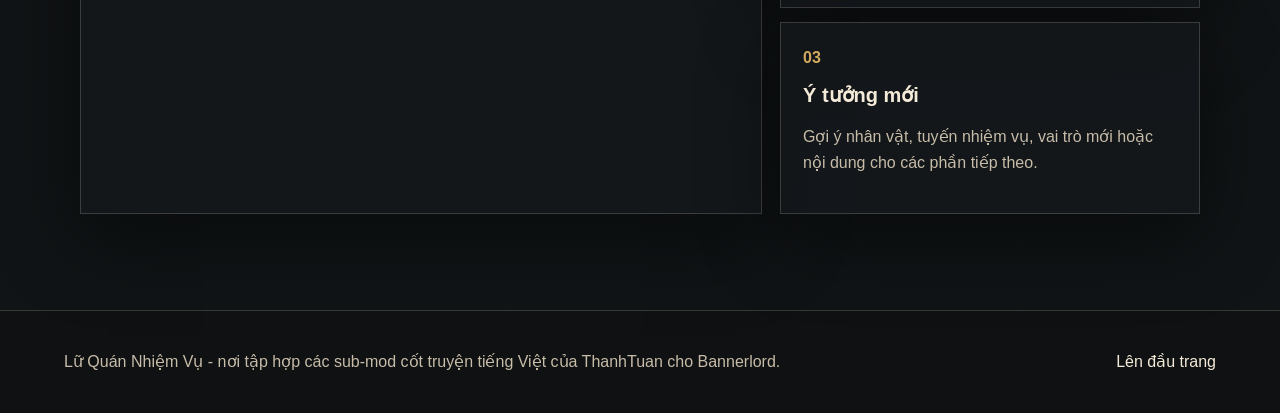
==== commit b7132a43: "Add files via upload" ====
--- a/index.html
+++ b/index.html
@@ -1,11 +1,10 @@
-<!doctype html>
+﻿<!doctype html>
 <html lang="vi">
 <head>
   <meta charset="utf-8">
   <meta name="viewport" content="width=device-width, initial-scale=1">
   <title>Lưu Vong Phục Quốc - Sub-mod cốt truyện Bannerlord</title>
   <meta name="description" content="Trang giới thiệu Lưu Vong Phục Quốc: sub-mod cốt truyện tiếng Việt cho Mount & Blade II: Bannerlord và YiguThreeKingdoms.">
-  <link rel="icon" type="image/svg+xml" href="assets/favicon.svg">
   <link rel="stylesheet" href="styles.css?v=20260604-polish">
 </head>
 <body>
@@ -20,12 +19,22 @@
     </a>
     <nav class="nav">
       <a href="#download">Tải mod</a>
+      <a href="#donate">Donate</a>
       <a href="story.html" target="_blank" rel="noopener">Cốt truyện</a>
       <a href="#guide">Mục tiêu</a>
-      <a href="#roles">Vai trò</a>
-      <a href="#support-mods">Hỗ trợ</a>
-      <a href="#feedback">Góp ý</a>
-      <a href="#donate">Donate</a>
+      <div class="nav-more">
+        <button class="nav-more-button" type="button" aria-expanded="false" aria-controls="nav-more-menu">
+          Thêm
+          <span aria-hidden="true">▾</span>
+        </button>
+        <div class="nav-more-menu" id="nav-more-menu">
+          <a href="#roles">Vai trò</a>
+          <a href="#hidden-quests">Nhiệm vụ ẩn</a>
+          <a href="#submod">Sub-mod</a>
+          <a href="#support-mods">YiguFixes</a>
+          <a href="#feedback">Góp ý</a>
+        </div>
+      </div>
     </nav>
   </header>
 
@@ -76,7 +85,7 @@
             Cốt truyện, nhân vật nhiệm vụ, xung đột và lựa chọn trong mod là hư cấu hoặc được biến đổi để phù hợp gameplay.
           </p>
           <p>
-            Mod không nhằm xuyên tạo lịch sử, không bôi nhọ hay xúc phạm cá nhân, tổ chức, cộng đồng, nhân vật lịch sử
+            Mod không nhằm xuyên tạc lịch sử, không bôi nhọ hay xúc phạm cá nhân, tổ chức, cộng đồng, nhân vật lịch sử
             hoặc bất kỳ bên sở hữu nào. Các tên game, mod nền và tài sản liên quan thuộc về chủ sở hữu tương ứng.
           </p>
         </div>
@@ -138,7 +147,7 @@
             riêng gồm nhiệm vụ, hội thoại, hướng dẫn và cấu trúc cốt truyện bổ sung.
           </p>
           <p class="muted">
-            Đây là tác phẩm hư cấu trong game, không dùng để kết luận lịch sử và không nhằm bôi nhọc cá nhân hay cộng đồng nào.
+            Đây là tác phẩm hư cấu trong game, không dùng để kết luận lịch sử và không nhằm bôi nhọ cá nhân hay cộng đồng nào.
           </p>
           <a class="button primary wide" data-download-link href="#">Tải Lưu Vong Phục Quốc</a>
         </div>
@@ -178,7 +187,7 @@
         <article>
           <h3>Nguyên tắc</h3>
           <p>
-            Mọi tình tiết là hư cấu phục vụ gameplay. Mod tôn trọng lịch sử, không xuyên tạo, không bôi nhọc cá nhân,
+            Mọi tình tiết là hư cấu phục vụ gameplay. Mod tôn trọng lịch sử, không xuyên tạc, không bôi nhọ cá nhân,
             và không phải sản phẩm chính thức của YiGu Studio hoặc TaleWorlds.
           </p>
         </article>
@@ -323,6 +332,85 @@
       </div>
     </section>
 
+    <section id="hidden-quests" class="band story-band">
+      <div class="section-heading">
+        <p class="eyebrow">Gợi ý nhiệm vụ ẩn</p>
+        <h2>Những đầu mối dễ bỏ lỡ</h2>
+        <p class="muted">
+          Các gợi ý dưới đây liệt kê điều kiện mở, vật chứng nhận được và tác dụng trong tuyến truyện.
+          Người chơi nên đọc nếu muốn hoàn thiện hồ sơ kết tội Sĩ Nhiếp.
+        </p>
+      </div>
+      <div class="notice-panel compact">
+        <div>
+          <p class="eyebrow">Vật chứng Phiên Ngung</p>
+          <h3>Lệnh Bài Phiên Ngung dùng để làm gì?</h3>
+        </div>
+        <p>
+          Lệnh Bài Phiên Ngung là vật chứng cốt truyện, không phải trang bị và không cần bấm dùng trong inventory.
+          Có thể nhận bằng cách lục soát sát thủ bị bắt sống sau bẫy ám sát, hoặc được trao như vật chứng khi hoàn tất
+          chương Thống Nhất Vùng Nam. Tác dụng của nó là ghi thêm đầu mối Phiên Ngung vào hồ sơ kết tội Sĩ Nhiếp,
+          giúp phần điều tra và tổng kết cuối đầy đủ hơn.
+        </p>
+      </div>
+      <div class="story-grid">
+        <article>
+          <h3>Mật Thư của Sĩ Nhiếp</h3>
+          <ul>
+            <li><strong>Mở khi:</strong> từ chương 4, đã có Thám báo trong Quân Trướng.</li>
+            <li><strong>Cách làm:</strong> nói chuyện với Thám báo để nhận Mật Thư, rồi đưa cho Quân sư giải mã.</li>
+            <li><strong>Nhận được:</strong> Mật Thư; sau khi giải mã, thư bị thu hồi khỏi túi đồ.</li>
+            <li><strong>Tác dụng:</strong> đánh dấu mục tiêu trên bảng nhiệm vụ, tăng tiến độ điều tra, tăng niềm tin Quân sư.</li>
+          </ul>
+        </article>
+        <article>
+          <h3>Ba Mảnh Thư</h3>
+          <ul>
+            <li><strong>Mở khi:</strong> từ chương 4, sau khi tuyến bằng chứng đã bắt đầu.</li>
+            <li><strong>Cách làm:</strong> hỏi trưởng làng hoặc hào mục ở 3 làng Giao Châu khác nhau, không tính Mãnh Lăng.</li>
+            <li><strong>Nhận được:</strong> đủ 3 mảnh sẽ ghép thành Thư Tay Sĩ Nhiếp.</li>
+            <li><strong>Tác dụng:</strong> bổ sung bằng chứng ra lệnh diệt gia tộc, tăng mạch Báo thù và Phục quốc.</li>
+          </ul>
+        </article>
+        <article>
+          <h3>Mật Thất Quảng Tín</h3>
+          <ul>
+            <li><strong>Mở khi:</strong> từ chương 6, đã có căn cứ ở Giao Châu và Thám báo có Scouting đủ cao.</li>
+            <li><strong>Cách làm:</strong> gặp Thám báo để dò kho lương cũ gần Quảng Tín.</li>
+            <li><strong>Nhận được:</strong> Nhật Ký Của Cha và 5000 vàng.</li>
+            <li><strong>Tác dụng:</strong> mở thêm ký ức gia tộc, đánh dấu căn cứ liên quan, tăng niềm tin Thám báo.</li>
+          </ul>
+        </article>
+        <article>
+          <h3>Giải Cứu Lão Quản</h3>
+          <ul>
+            <li><strong>Mở khi:</strong> từ chương 5, đã có Hộ vệ trong Quân Trướng.</li>
+            <li><strong>Cách làm:</strong> gặp Hộ vệ và chọn tuyến cứu người khỏi ngục tối Nam Hải.</li>
+            <li><strong>Nhận được:</strong> lời khai của Lão Quản; ông không gia nhập clan trong nhánh hiện tại.</li>
+            <li><strong>Tác dụng:</strong> củng cố tội trạng Sĩ Nhiếp, tăng mạch Cứu dân và niềm tin Hộ vệ.</li>
+          </ul>
+        </article>
+        <article>
+          <h3>Lời Nguyền Của Ấn</h3>
+          <ul>
+            <li><strong>Mở khi:</strong> đã nhận Huyết Ngọc Ấn và bước tới giai đoạn xây quân.</li>
+            <li><strong>Cách làm:</strong> tìm người học thức hoặc học giả trong thành phố để giải mã đường vân máu.</li>
+            <li><strong>Nhận được:</strong> Huyết Ngọc Ấn thức tỉnh; không tạo item mới.</li>
+            <li><strong>Tác dụng:</strong> tăng cả ba mạch Huyết Thệ: Báo thù, Phục quốc và Cứu dân.</li>
+          </ul>
+        </article>
+        <article>
+          <h3>Bẫy Ám Sát và Lệnh Bài Phiên Ngung</h3>
+          <ul>
+            <li><strong>Mở khi:</strong> từ chương 4 đến chương 7, khi có mật báo hẹn gặp riêng trong thành hoặc lâu đài.</li>
+            <li><strong>Cách làm:</strong> chuẩn bị Hộ vệ trước khi vào bẫy; nếu sát thủ bị bắt sống, hãy tra hỏi và lục soát.</li>
+            <li><strong>Nhận được:</strong> lời khai của sát thủ và Lệnh Bài Phiên Ngung.</li>
+            <li><strong>Tác dụng:</strong> ghi đầu mối Phiên Ngung vào hồ sơ, tăng mạch Phục quốc, tăng niềm tin Hộ vệ, Quân sư hoặc Thám báo tùy lựa chọn.</li>
+          </ul>
+        </article>
+      </div>
+    </section>
+
     <section id="roles" class="band roles-band">
       <div class="section-heading">
         <p class="eyebrow">Minh Thệ Trong Đêm</p>
@@ -489,7 +577,7 @@
           </dl>
         </div>
         <figure class="qr-frame">
-          <img data-donate-qr src="[data-uri][...]
+          <img data-donate-qr src="[data-uri]" alt="QR donate Lữ Quán Nhiệm Vụ">
           <figcaption>QR donate</figcaption>
         </figure>
       </div>
